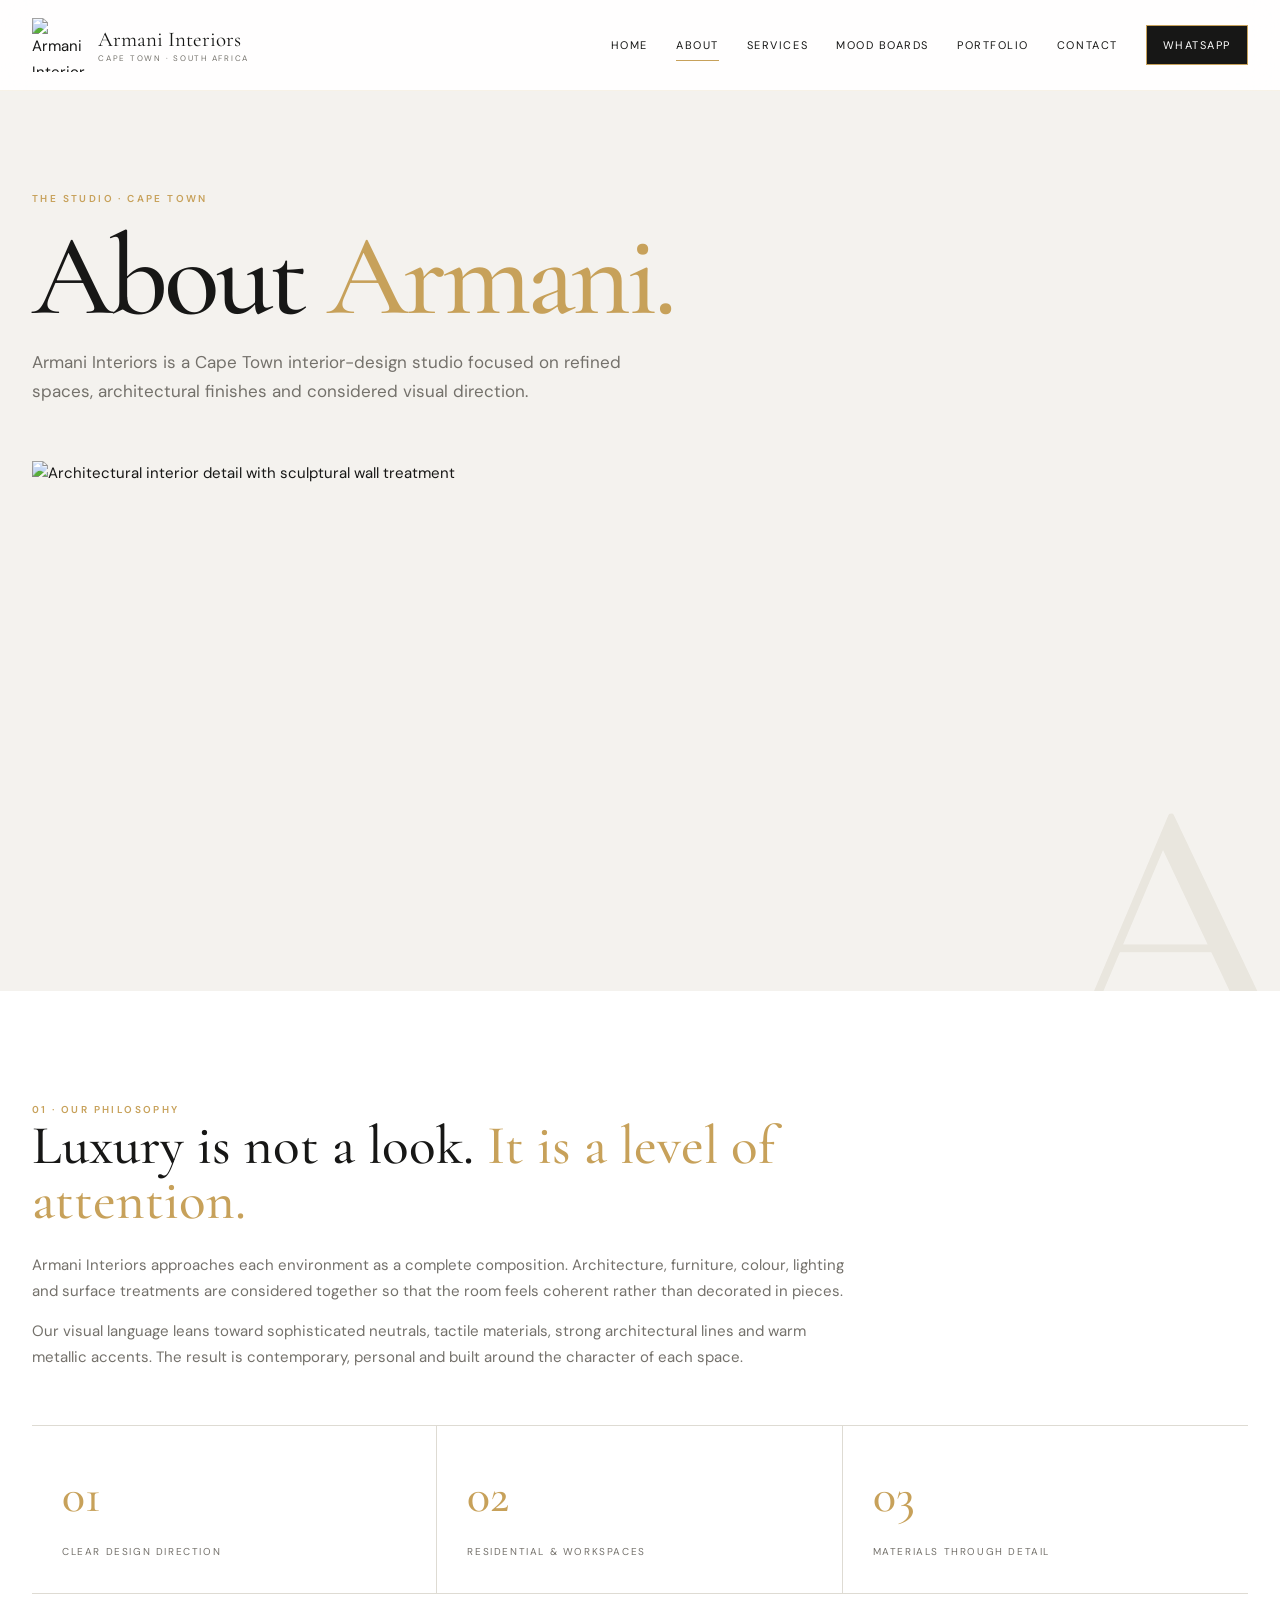
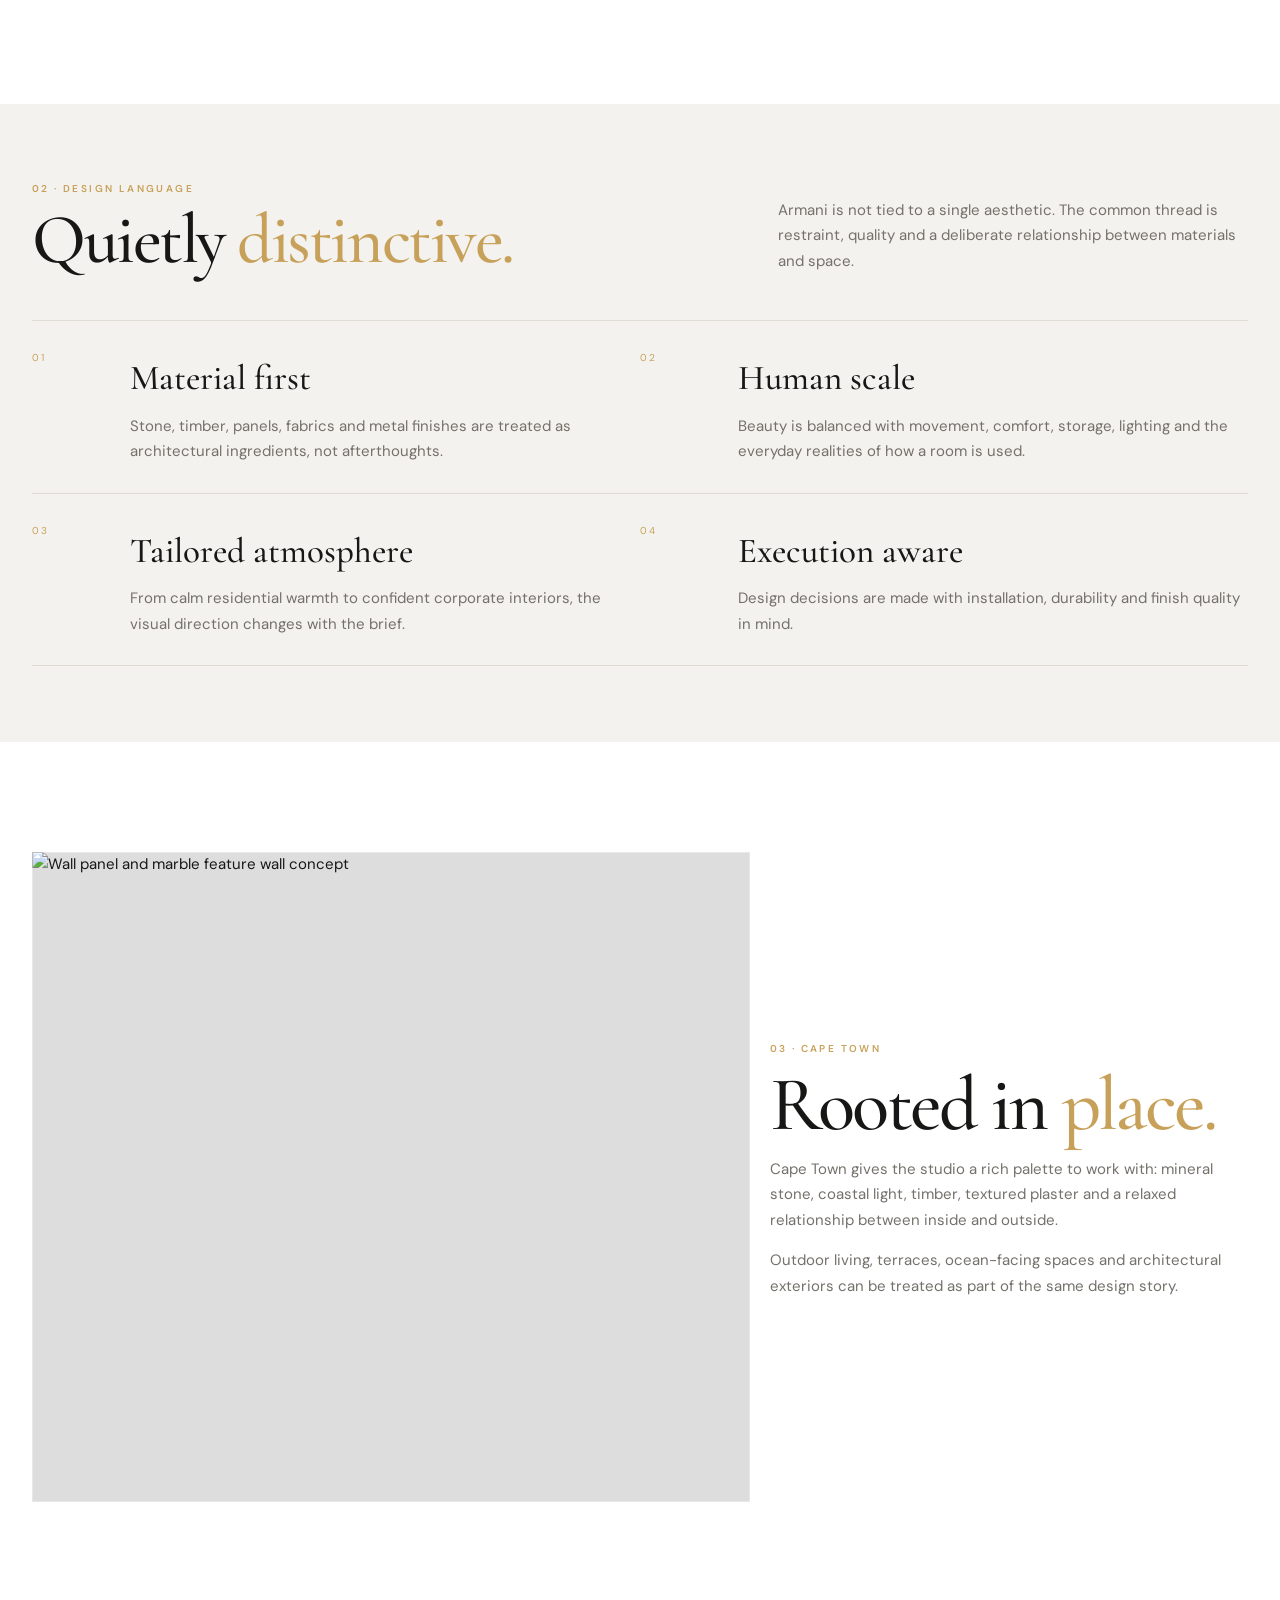
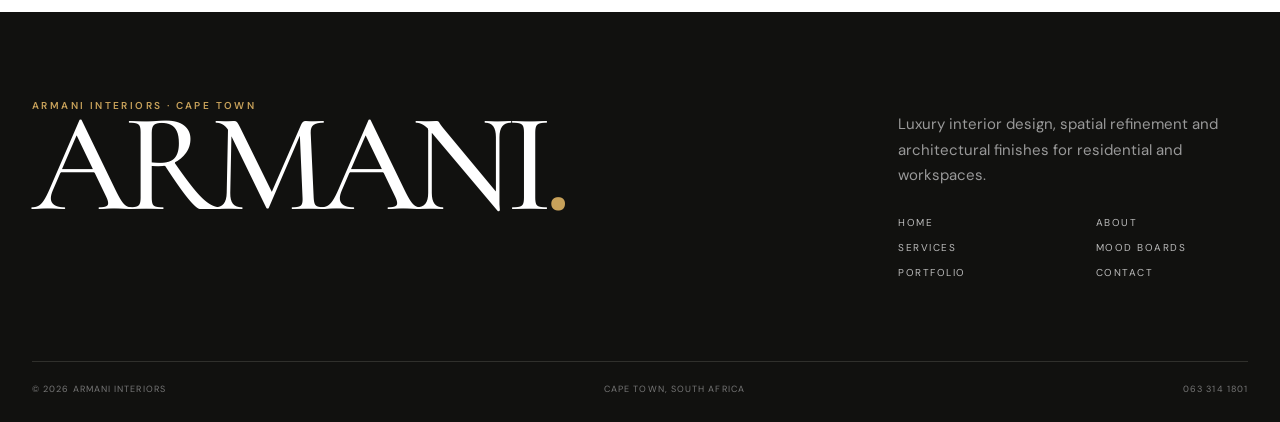
==== about.html @ 94b3682b "Add files via upload" ====
<!doctype html><html lang="en"><head><meta charset="utf-8"><meta name="viewport" content="width=device-width,initial-scale=1"><meta name="theme-color" content="#171716">
<link rel="stylesheet" href="styles.css"><link rel="icon" href="assets/file_00000000468882109722c236b405d315.png">
<title>About | Armani Interiors</title><meta name="description" content="Discover Armani Interiors, a Cape Town interior-design studio focused on refined spaces, materials and architectural detail."></head><body><header class="site-header"><div class="wrap nav"><a class="brand" href="index.html" aria-label="Armani Interiors home"><img src="assets/file_00000000468882109722c236b405d315.png" alt="Armani Interiors logo"><span class="brand-text">Armani Interiors<small>Cape Town · South Africa</small></span></a><nav class="nav-links" aria-label="Primary navigation"><a class="" href="index.html">Home</a><a class="active" href="about.html">About</a><a class="" href="services.html">Services</a><a class="" href="mood-boards.html">Mood Boards</a><a class="" href="portfolio.html">Portfolio</a><a class="" href="contact.html">Contact</a><a class="nav-cta" data-whatsapp target="_blank" rel="noopener">WhatsApp</a></nav><button class="menu-btn" aria-label="Open menu" aria-expanded="false"><span></span><span></span></button></div><nav class="mobile-menu" aria-label="Mobile navigation"><a href="index.html">Home</a><a href="about.html">About</a><a href="services.html">Services</a><a href="mood-boards.html">Mood Boards</a><a href="portfolio.html">Portfolio</a><a href="contact.html">Contact</a><a data-whatsapp target="_blank" rel="noopener">WhatsApp</a></nav></header><main><section class="page-hero"><div class="wrap"><div class="eyebrow">The Studio · Cape Town</div><h1 class="display">About <span class="gold">Armani.</span></h1><p>Armani Interiors is a Cape Town interior-design studio focused on refined spaces, architectural finishes and considered visual direction.</p><div class="page-hero-image reveal"><img src="assets/IMG-20261007-WA0009.jpg" alt="Architectural interior detail with sculptural wall treatment" fetchpriority="high"></div></div><div class="ghost">A</div></section><section class="section"><div class="wrap"><div class="rich-copy reveal"><div class="eyebrow">01 · Our Philosophy</div><h2>Luxury is not a look. <span class="gold">It is a level of attention.</span></h2><p>Armani Interiors approaches each environment as a complete composition. Architecture, furniture, colour, lighting and surface treatments are considered together so that the room feels coherent rather than decorated in pieces.</p><p>Our visual language leans toward sophisticated neutrals, tactile materials, strong architectural lines and warm metallic accents. The result is contemporary, personal and built around the character of each space.</p></div><div class="stats"><div class="stat reveal"><strong>01</strong><span>Clear design direction</span></div><div class="stat reveal delay-1"><strong>02</strong><span>Residential & workspaces</span></div><div class="stat reveal delay-2"><strong>03</strong><span>Materials through detail</span></div></div></div></section><section class="section-sm" style="background:var(--soft)"><div class="wrap"><div class="section-head reveal"><div><div class="eyebrow">02 · Design Language</div><h2 class="display">Quietly <span class="gold">distinctive.</span></h2></div><p>Armani is not tied to a single aesthetic. The common thread is restraint, quality and a deliberate relationship between materials and space.</p></div><div class="detail-list"><div class="detail-row reveal"><div class="no">01</div><div><h3>Material first</h3><p>Stone, timber, panels, fabrics and metal finishes are treated as architectural ingredients, not afterthoughts.</p></div></div><div class="detail-row reveal delay-1"><div class="no">02</div><div><h3>Human scale</h3><p>Beauty is balanced with movement, comfort, storage, lighting and the everyday realities of how a room is used.</p></div></div><div class="detail-row reveal delay-2"><div class="no">03</div><div><h3>Tailored atmosphere</h3><p>From calm residential warmth to confident corporate interiors, the visual direction changes with the brief.</p></div></div><div class="detail-row reveal delay-3"><div class="no">04</div><div><h3>Execution aware</h3><p>Design decisions are made with installation, durability and finish quality in mind.</p></div></div></div></div></section><section class="section"><div class="wrap editorial"><div><div class="image-frame large reveal"><img src="https://images.unsplash.com/photo-1782718979452-13ae46c6f59d?auto=format&fit=crop&fm=jpg&ixlib=rb-4.1.0&q=88&w=2400" alt="Wall panel and marble feature wall concept" loading="lazy"></div></div><div class="reveal delay-1" style="align-self:center"><div class="eyebrow">03 · Cape Town</div><h2 class="display" style="font-size:clamp(50px,6vw,86px);margin:12px 0">Rooted in <span class="gold">place.</span></h2><p style="color:var(--gray)">Cape Town gives the studio a rich palette to work with: mineral stone, coastal light, timber, textured plaster and a relaxed relationship between inside and outside.</p><p style="color:var(--gray)">Outdoor living, terraces, ocean-facing spaces and architectural exteriors can be treated as part of the same design story.</p></div></div></section></main><footer class="footer"><div class="wrap"><div class="footer-top"><div><div class="eyebrow">Armani Interiors · Cape Town</div><h2>ARMANI<span>.</span></h2></div><div class="footer-copy"><p>Luxury interior design, spatial refinement and architectural finishes for residential and workspaces.</p><div class="footer-links"><a href="index.html">Home</a><a href="about.html">About</a><a href="services.html">Services</a><a href="mood-boards.html">Mood Boards</a><a href="portfolio.html">Portfolio</a><a href="contact.html">Contact</a></div></div></div><div class="footer-bottom"><span>© 2026 Armani Interiors</span><span>Cape Town, South Africa</span><span>063 314 1801</span></div></div></footer><script src="script.js"></script></body></html>
---- styles.css ----
@import url('https://fonts.googleapis.com/css2?family=Cormorant+Garamond:wght@400;500;600;700&family=DM+Sans:wght@400;500;600&display=swap');
:root{--gold:#c7a15a;--gold2:#e1c07b;--ink:#171716;--gray:#74716b;--soft:#f4f2ee;--line:#dedbd3;--white:#fff;--serif:'Cormorant Garamond',Georgia,serif;--sans:'DM Sans',Arial,sans-serif;--max:1320px}
*{box-sizing:border-box}html{scroll-behavior:smooth}body{margin:0;background:var(--white);color:var(--ink);font-family:var(--sans);font-size:15px;line-height:1.7}body:before{content:'';position:fixed;inset:0;pointer-events:none;z-index:9999;opacity:0;background:#fff;transition:opacity .45s}body.page-leave:before{opacity:1}img{max-width:100%;display:block}a{color:inherit;text-decoration:none}button,input,select,textarea{font:inherit}.wrap{width:min(calc(100% - 64px),var(--max));margin:auto}.eyebrow{font-size:10px;letter-spacing:.24em;text-transform:uppercase;color:var(--gold);font-weight:600}.display{font-family:var(--serif);font-weight:500;letter-spacing:-.035em;line-height:.95}.gold{color:var(--gold)}
.site-header{position:fixed;z-index:1000;top:0;left:0;right:0;padding:18px 0;background:rgba(255,255,255,.92);backdrop-filter:blur(18px);border-bottom:1px solid rgba(199,161,90,.14);transition:.35s}.site-header.scrolled{padding:10px 0;box-shadow:0 8px 30px rgba(0,0,0,.05)}.nav{display:flex;align-items:center;justify-content:space-between;gap:28px}.brand{display:flex;align-items:center;gap:12px}.brand img{width:54px;height:54px;object-fit:contain}.brand-text{font-family:var(--serif);font-size:21px;line-height:1}.brand-text small{display:block;font-family:var(--sans);font-size:8px;letter-spacing:.22em;text-transform:uppercase;color:var(--gray);margin-top:4px}.nav-links{display:flex;gap:28px;align-items:center}.nav-links a{font-size:11px;text-transform:uppercase;letter-spacing:.14em;position:relative;padding:8px 0}.nav-links a:after{content:'';position:absolute;bottom:1px;left:0;width:0;height:1px;background:var(--gold);transition:.3s}.nav-links a:hover:after,.nav-links a.active:after{width:100%}.nav-cta{border:1px solid var(--gold);padding:10px 16px!important;background:var(--ink);color:#fff}.nav-cta:after{display:none!important}.menu-btn{display:none;background:none;border:0;width:42px;height:42px;position:relative}.menu-btn span{position:absolute;left:10px;width:22px;height:1px;background:var(--ink);transition:.3s}.menu-btn span:first-child{top:16px}.menu-btn span:last-child{top:25px}.mobile-menu{display:none}
.hero{min-height:82vh;position:relative;display:grid;align-items:end;overflow:hidden;padding:170px 0 78px;background:#222}.hero-media{position:absolute;inset:0}.hero-media img{width:100%;height:100%;object-fit:cover;filter:saturate(.82)}.hero:after{content:'';position:absolute;inset:0;background:linear-gradient(90deg,rgba(8,8,8,.76),rgba(8,8,8,.25) 58%,rgba(8,8,8,.25))}.hero-content{position:relative;z-index:2;color:white;max-width:780px}.hero h1{font-size:clamp(62px,9vw,138px);margin:15px 0 24px}.hero p{font-size:17px;max-width:570px;color:rgba(255,255,255,.82)}.hero-actions{display:flex;gap:12px;flex-wrap:wrap;margin-top:30px}.btn{display:inline-flex;align-items:center;justify-content:center;gap:10px;padding:13px 20px;border:1px solid var(--gold);font-size:10px;letter-spacing:.15em;text-transform:uppercase;transition:.3s;cursor:pointer}.btn.gold-btn{background:var(--gold);color:#171716}.btn.ghost{background:transparent;color:#fff;border-color:rgba(255,255,255,.45)}.btn:hover{transform:translateY(-2px);box-shadow:0 12px 24px rgba(0,0,0,.14)}.btn.gold-btn:hover{background:var(--gold2)}.hero-meta{position:absolute;z-index:3;right:32px;bottom:40px;color:#fff;writing-mode:vertical-rl;letter-spacing:.2em;text-transform:uppercase;font-size:9px;opacity:.75}
.section{padding:110px 0}.section-sm{padding:76px 0}.section-head{display:flex;justify-content:space-between;gap:40px;align-items:end;margin-bottom:46px}.section-head h2{font-size:clamp(44px,5.5vw,78px);margin:10px 0 0}.section-head p{max-width:470px;color:var(--gray);margin:0}.intro{display:grid;grid-template-columns:1.05fr .95fr;gap:80px;align-items:center}.intro h2{font-size:clamp(50px,6vw,86px);margin:14px 0 24px}.intro p{color:var(--gray);max-width:620px}.line{width:90px;height:1px;background:var(--gold);margin:24px 0}.image-frame{position:relative;overflow:hidden;background:#ddd}.image-frame:before{content:'';position:absolute;inset:0;border:1px solid rgba(255,255,255,.3);z-index:2;pointer-events:none}.image-frame img{width:100%;height:100%;object-fit:cover;transition:transform .8s cubic-bezier(.2,.7,.2,1)}.image-frame:hover img{transform:scale(1.035)}
.services-grid{display:grid;grid-template-columns:repeat(2,1fr);gap:1px;background:var(--line);border-top:1px solid var(--line);border-left:1px solid var(--line)}.service-card{background:#fff;min-height:330px;padding:34px;display:flex;flex-direction:column;justify-content:space-between;transition:.35s}.service-card:hover{background:#f9f7f2}.service-no{font-size:11px;color:var(--gold);letter-spacing:.2em}.service-card h3{font-family:var(--serif);font-size:39px;font-weight:500;margin:35px 0 10px}.service-card p{color:var(--gray);max-width:500px}.arrow{font-size:19px;color:var(--gold)}
.editorial{display:grid;grid-template-columns:1.2fr .8fr;gap:20px;align-items:stretch}.editorial .large{min-height:650px}.editorial .stack{display:grid;grid-template-rows:1fr 1fr;gap:20px}.editorial .small{min-height:315px}.caption{padding:15px 0;display:flex;justify-content:space-between;gap:20px;border-bottom:1px solid var(--line)}.caption span{font-size:10px;letter-spacing:.18em;text-transform:uppercase;color:var(--gray)}
.process{background:var(--ink);color:#fff}.process .section-head p{color:#aaa}.process-grid{display:grid;grid-template-columns:repeat(3,1fr);border-top:1px solid rgba(255,255,255,.18)}.process-item{padding:34px 28px 30px;border-right:1px solid rgba(255,255,255,.18)}.process-item:last-child{border-right:0}.process-item .num{font-family:var(--serif);font-size:48px;color:var(--gold)}.process-item h3{font-family:var(--serif);font-size:32px;font-weight:500;margin:10px 0}.process-item p{color:#aaa}
.mini-board{display:grid;grid-template-columns:1.1fr .9fr;gap:20px;align-items:center}.mini-board .board-visual{background:#ece9e1;padding:20px;display:grid;grid-template-columns:1.25fr .75fr;gap:10px}.mini-board .board-visual img{height:240px;object-fit:cover}.swatches{display:grid;grid-template-columns:repeat(3,1fr);gap:6px}.swatch{min-height:100px;padding:9px;display:flex;align-items:end;font-size:8px;letter-spacing:.12em;text-transform:uppercase;color:#fff}.cta-band{background:var(--soft);text-align:center;padding:100px 20px}.cta-band h2{font-size:clamp(52px,7vw,100px);margin:12px auto 25px;max-width:900px}.cta-band p{max-width:560px;margin:0 auto 30px;color:var(--gray)}
.page-hero{padding:190px 0 80px;background:var(--soft);position:relative;overflow:hidden}.page-hero .ghost{position:absolute;right:-30px;bottom:-80px;font-family:var(--serif);font-size:30vw;color:#e9e6de;line-height:.7;pointer-events:none}.page-hero h1{font-size:clamp(65px,9vw,130px);margin:15px 0}.page-hero p{max-width:610px;color:var(--gray);font-size:17px;position:relative;z-index:1}.page-hero-image{height:50vh;min-height:380px;margin-top:55px;position:relative;overflow:hidden}.page-hero-image img{width:100%;height:100%;object-fit:cover}
.rich-copy{max-width:820px}.rich-copy h2{font-family:var(--serif);font-size:55px;font-weight:500;line-height:1;margin:0 0 25px}.rich-copy p{color:var(--gray)}.stats{display:grid;grid-template-columns:repeat(3,1fr);border-top:1px solid var(--line);border-bottom:1px solid var(--line);margin-top:55px}.stat{padding:30px;border-right:1px solid var(--line)}.stat:last-child{border-right:0}.stat strong{font-family:var(--serif);font-size:48px;color:var(--gold);font-weight:500;display:block}.stat span{font-size:10px;text-transform:uppercase;letter-spacing:.16em;color:var(--gray)}
.detail-list{display:grid;grid-template-columns:1fr 1fr;gap:0;border-top:1px solid var(--line)}.detail-row{padding:28px 0;border-bottom:1px solid var(--line);display:grid;grid-template-columns:80px 1fr;gap:18px}.detail-row .no{color:var(--gold);font-size:10px;letter-spacing:.15em}.detail-row h3{font-family:var(--serif);font-size:35px;font-weight:500;margin:0 0 5px}.detail-row p{color:var(--gray);margin:0;max-width:520px}
.filters{display:flex;gap:8px;flex-wrap:wrap;margin-bottom:35px}.filter{border:1px solid var(--line);background:#fff;padding:10px 14px;font-size:9px;letter-spacing:.16em;text-transform:uppercase;cursor:pointer;transition:.25s}.filter.active,.filter:hover{border-color:var(--gold);background:var(--ink);color:#fff}.portfolio-grid{display:grid;grid-template-columns:repeat(12,1fr);gap:16px}.portfolio-card{grid-column:span 4;position:relative;overflow:hidden;cursor:pointer}.portfolio-card:nth-child(3n+1){grid-column:span 7}.portfolio-card:nth-child(3n+2){grid-column:span 5}.portfolio-card:nth-child(5n){grid-column:span 6}.portfolio-card .image-frame{height:440px}.portfolio-card:nth-child(3n+1) .image-frame{height:610px}.portfolio-card:nth-child(5n) .image-frame{height:520px}.portfolio-card img{filter:saturate(.9)}.portfolio-overlay{position:absolute;inset:auto 0 0;padding:26px;color:#fff;background:linear-gradient(transparent,rgba(0,0,0,.8));transform:translateY(25px);transition:.35s}.portfolio-card:hover .portfolio-overlay{transform:translateY(0)}.portfolio-overlay small{font-size:9px;letter-spacing:.15em;text-transform:uppercase;color:var(--gold2)}.portfolio-overlay h3{font-family:var(--serif);font-size:33px;font-weight:500;margin:3px 0}.portfolio-card.hidden{display:none}
.boards-intro{display:grid;grid-template-columns:.8fr 1.2fr;gap:80px;align-items:end}.boards-intro h2{font-family:var(--serif);font-size:70px;font-weight:500;line-height:.95;margin:0}.boards-intro p{color:var(--gray);max-width:620px}.boards-grid{display:grid;grid-template-columns:repeat(3,1fr);gap:20px}.board-card{background:#f0eee8;border:1px solid #e2dfd7;padding:14px;cursor:pointer;transition:.35s}.board-card:hover{transform:translateY(-5px);box-shadow:0 22px 50px rgba(0,0,0,.08)}.board-art{height:330px;display:grid;grid-template-columns:1.1fr .9fr;grid-template-rows:1fr .65fr;gap:7px;position:relative;overflow:hidden;background:#ddd}.board-art img{width:100%;height:100%;object-fit:cover}.board-art .a{grid-row:span 2}.board-art .b{height:100%}.board-art .swatch-stack{display:grid;grid-template-columns:repeat(3,1fr);gap:5px}.board-meta{padding:18px 3px 5px}.board-meta .eyebrow{font-size:8px}.board-meta h3{font-family:var(--serif);font-size:29px;font-weight:500;margin:5px 0}.board-meta p{font-size:12px;color:var(--gray);margin:0}.board-palette{display:flex;gap:5px;margin-top:13px}.board-palette span{width:24px;height:24px;border-radius:50%;border:1px solid rgba(0,0,0,.1)}
.modal{position:fixed;inset:0;z-index:2000;background:rgba(12,12,11,.88);display:none;align-items:center;justify-content:center;padding:30px}.modal.open{display:flex}.modal-panel{background:#f4f2ec;max-width:1100px;width:100%;max-height:90vh;overflow:auto;position:relative;padding:24px}.modal-close{position:absolute;right:18px;top:16px;border:0;background:var(--ink);color:#fff;width:38px;height:38px;cursor:pointer;z-index:2}.modal-board{display:grid;grid-template-columns:1.15fr .85fr;gap:20px}.modal-board .visual{display:grid;grid-template-columns:1.1fr .9fr;gap:8px;background:#e8e5dc;padding:15px}.modal-board .visual img{height:100%;min-height:420px;object-fit:cover}.modal-board .side{display:grid;grid-template-rows:auto 1fr;gap:20px}.material-list{display:grid;grid-template-columns:1fr 1fr;gap:8px}.material{padding:13px;background:#fff;border:1px solid #e2dfd7}.material strong{font-family:var(--serif);font-size:22px;font-weight:500;display:block}.material span{font-size:9px;color:var(--gray);text-transform:uppercase;letter-spacing:.1em}.modal h2{font-family:var(--serif);font-size:50px;font-weight:500;margin:0 0 10px}.modal p{color:var(--gray)}
.contact-grid{display:grid;grid-template-columns:.8fr 1.2fr;gap:90px}.contact-info h2{font-family:var(--serif);font-size:70px;font-weight:500;line-height:.9;margin:12px 0 30px}.contact-info p{color:var(--gray);max-width:470px}.contact-link{display:flex;gap:15px;align-items:center;padding:18px 0;border-bottom:1px solid var(--line)}.contact-link .icon{width:38px;height:38px;border:1px solid var(--gold);display:grid;place-items:center;color:var(--gold)}.contact-link span{font-size:11px;text-transform:uppercase;letter-spacing:.14em}.form{display:grid;grid-template-columns:1fr 1fr;gap:22px}.field{position:relative}.field.full{grid-column:1/-1}.field label{display:block;font-size:9px;text-transform:uppercase;letter-spacing:.14em;color:var(--gray);margin-bottom:8px}.field input,.field select,.field textarea{width:100%;border:0;border-bottom:1px solid #cfcac0;padding:12px 0;background:transparent;outline:0;border-radius:0}.field input:focus,.field select:focus,.field textarea:focus{border-color:var(--gold)}.field textarea{min-height:130px;resize:vertical}.form-status{grid-column:1/-1;font-size:12px;color:var(--gray);min-height:20px}.form .btn{justify-self:start}
.footer{background:#11110f;color:#fff;padding:85px 0 25px;overflow:hidden}.footer-top{display:flex;justify-content:space-between;gap:40px}.footer h2{font-family:var(--serif);font-size:clamp(60px,11vw,170px);font-weight:500;line-height:.72;letter-spacing:-.06em;margin:0;color:#fff}.footer h2 span{color:var(--gold)}.footer-copy{max-width:350px;color:#999}.footer-links{display:grid;grid-template-columns:repeat(2,1fr);gap:8px 45px;margin-top:25px}.footer-links a{font-size:10px;text-transform:uppercase;letter-spacing:.15em;color:#bbb}.footer-links a:hover{color:var(--gold)}.footer-bottom{margin-top:80px;border-top:1px solid #30302c;padding-top:20px;display:flex;justify-content:space-between;gap:20px;color:#777;font-size:9px;text-transform:uppercase;letter-spacing:.12em}
.reveal{opacity:0;transform:translateY(24px);transition:opacity .7s ease,transform .7s ease}.reveal.in{opacity:1;transform:none}.reveal.delay-1{transition-delay:.08s}.reveal.delay-2{transition-delay:.16s}.reveal.delay-3{transition-delay:.24s}
@media(max-width:900px){.wrap{width:min(calc(100% - 38px),var(--max))}.nav-links,.nav .nav-cta{display:none}.menu-btn{display:block}.mobile-menu{position:absolute;top:100%;left:0;right:0;background:#fff;border-bottom:1px solid var(--line);padding:12px 19px 20px;display:none}.mobile-menu.open{display:block}.mobile-menu a{display:block;padding:12px 0;border-bottom:1px solid #eee;font-size:11px;letter-spacing:.15em;text-transform:uppercase}.intro,.contact-grid,.boards-intro{grid-template-columns:1fr;gap:45px}.editorial{grid-template-columns:1fr}.editorial .large,.editorial .small{min-height:430px}.process-grid{grid-template-columns:1fr}.process-item{border-right:0;border-bottom:1px solid rgba(255,255,255,.18)}.services-grid{grid-template-columns:1fr}.boards-grid{grid-template-columns:1fr 1fr}.portfolio-grid{grid-template-columns:1fr 1fr}.portfolio-card,.portfolio-card:nth-child(3n+1),.portfolio-card:nth-child(3n+2),.portfolio-card:nth-child(5n){grid-column:span 1}.portfolio-card .image-frame,.portfolio-card:nth-child(3n+1) .image-frame,.portfolio-card:nth-child(5n) .image-frame{height:390px}.detail-list{grid-template-columns:1fr}.modal-board{grid-template-columns:1fr}.modal-board .visual img{min-height:300px}.hero{min-height:76vh;padding-bottom:55px}.hero h1{font-size:70px}.stats{grid-template-columns:1fr}.stat{border-right:0;border-bottom:1px solid var(--line)}.stat:last-child{border-bottom:0}.footer-top{flex-direction:column}.footer-bottom{flex-direction:column}}
@media(max-width:560px){.wrap{width:calc(100% - 28px)}.site-header{padding:10px 0}.brand img{width:46px;height:46px}.brand-text{font-size:18px}.hero{padding-top:140px}.hero h1{font-size:57px}.hero p{font-size:15px}.section{padding:75px 0}.section-head{display:block}.section-head p{margin-top:20px}.service-card{min-height:280px;padding:25px}.service-card h3{font-size:34px}.boards-grid,.portfolio-grid{grid-template-columns:1fr}.portfolio-card .image-frame,.portfolio-card:nth-child(3n+1) .image-frame,.portfolio-card:nth-child(5n) .image-frame{height:430px}.mini-board{grid-template-columns:1fr}.mini-board .board-visual{grid-template-columns:1fr}.mini-board .board-visual img{height:220px}.form{grid-template-columns:1fr}.field.full{grid-column:auto}.form-status{grid-column:auto}.page-hero{padding:145px 0 50px}.page-hero h1{font-size:65px}.page-hero-image{height:330px;min-height:0}.boards-intro h2,.contact-info h2{font-size:55px}.modal{padding:10px}.modal-panel{padding:14px}.modal h2{font-size:39px}.modal-board .visual{grid-template-columns:1fr 1fr}.modal-board .visual img{min-height:260px}.footer{padding-top:65px}.footer h2{font-size:86px}.hero-meta{display:none}}
@media(prefers-reduced-motion:reduce){html{scroll-behavior:auto}*,*:before,*:after{animation:none!important;transition:none!important}.reveal{opacity:1;transform:none}}
.home-intro{display:grid;grid-template-columns:1.1fr .9fr auto;gap:55px;align-items:end}.home-intro p{max-width:520px;color:var(--gray);margin:0}.home-gallery-section{padding:100px 0;background:var(--soft)}.home-gallery{display:grid;grid-template-columns:1.15fr .85fr .85fr;grid-template-rows:340px 340px;gap:16px}.home-gallery-item{position:relative;overflow:hidden;margin:0;background:#ddd}.home-gallery-item.tall{grid-row:span 2}.home-gallery-item.wide{grid-column:span 2}.home-gallery-item img{width:100%;height:100%;object-fit:cover;transition:transform .7s ease}.home-gallery-item:hover img{transform:scale(1.035)}.home-gallery-item figcaption,.coastal-grid figcaption,.commercial-grid figcaption{position:absolute;left:0;right:0;bottom:0;padding:55px 22px 20px;color:#fff;background:linear-gradient(transparent,rgba(0,0,0,.78))}.home-gallery-item figcaption strong,.coastal-grid figcaption strong,.commercial-grid figcaption strong{display:block;font-family:var(--serif);font-size:26px;font-weight:500}.home-gallery-item figcaption span,.coastal-grid figcaption span,.commercial-grid figcaption span{font-size:9px;letter-spacing:.14em;text-transform:uppercase;color:var(--gold2)}.coastal-grid,.commercial-grid{display:grid;grid-template-columns:1.35fr .65fr;gap:16px}.coastal-grid figure,.commercial-grid figure{position:relative;overflow:hidden;margin:0;min-height:590px;background:#ddd}.coastal-grid figure img,.commercial-grid figure img{width:100%;height:100%;min-height:590px;object-fit:cover;transition:transform .7s ease}.coastal-grid figure:hover img,.commercial-grid figure:hover img{transform:scale(1.025)}.coastal-side img,.commercial-side img{object-position:center}.home-commercial{background:#fff}
@media(max-width:900px){.home-intro{grid-template-columns:1fr;gap:22px}.home-gallery{grid-template-columns:1fr 1fr;grid-template-rows:340px 340px 340px}.home-gallery-item.tall{grid-row:span 2}.home-gallery-item.wide{grid-column:span 2}.coastal-grid,.commercial-grid{grid-template-columns:1fr}.coastal-grid figure,.commercial-grid figure,.coastal-grid figure img,.commercial-grid figure img{min-height:440px;height:440px}}
@media(max-width:560px){.home-gallery{display:grid;grid-template-columns:1fr;grid-template-rows:repeat(4,330px)}.home-gallery-item.tall,.home-gallery-item.wide{grid-column:auto;grid-row:auto}.home-gallery-item figcaption strong,.coastal-grid figcaption strong,.commercial-grid figcaption strong{font-size:23px}.coastal-grid figure,.commercial-grid figure,.coastal-grid figure img,.commercial-grid figure img{min-height:360px;height:360px}}
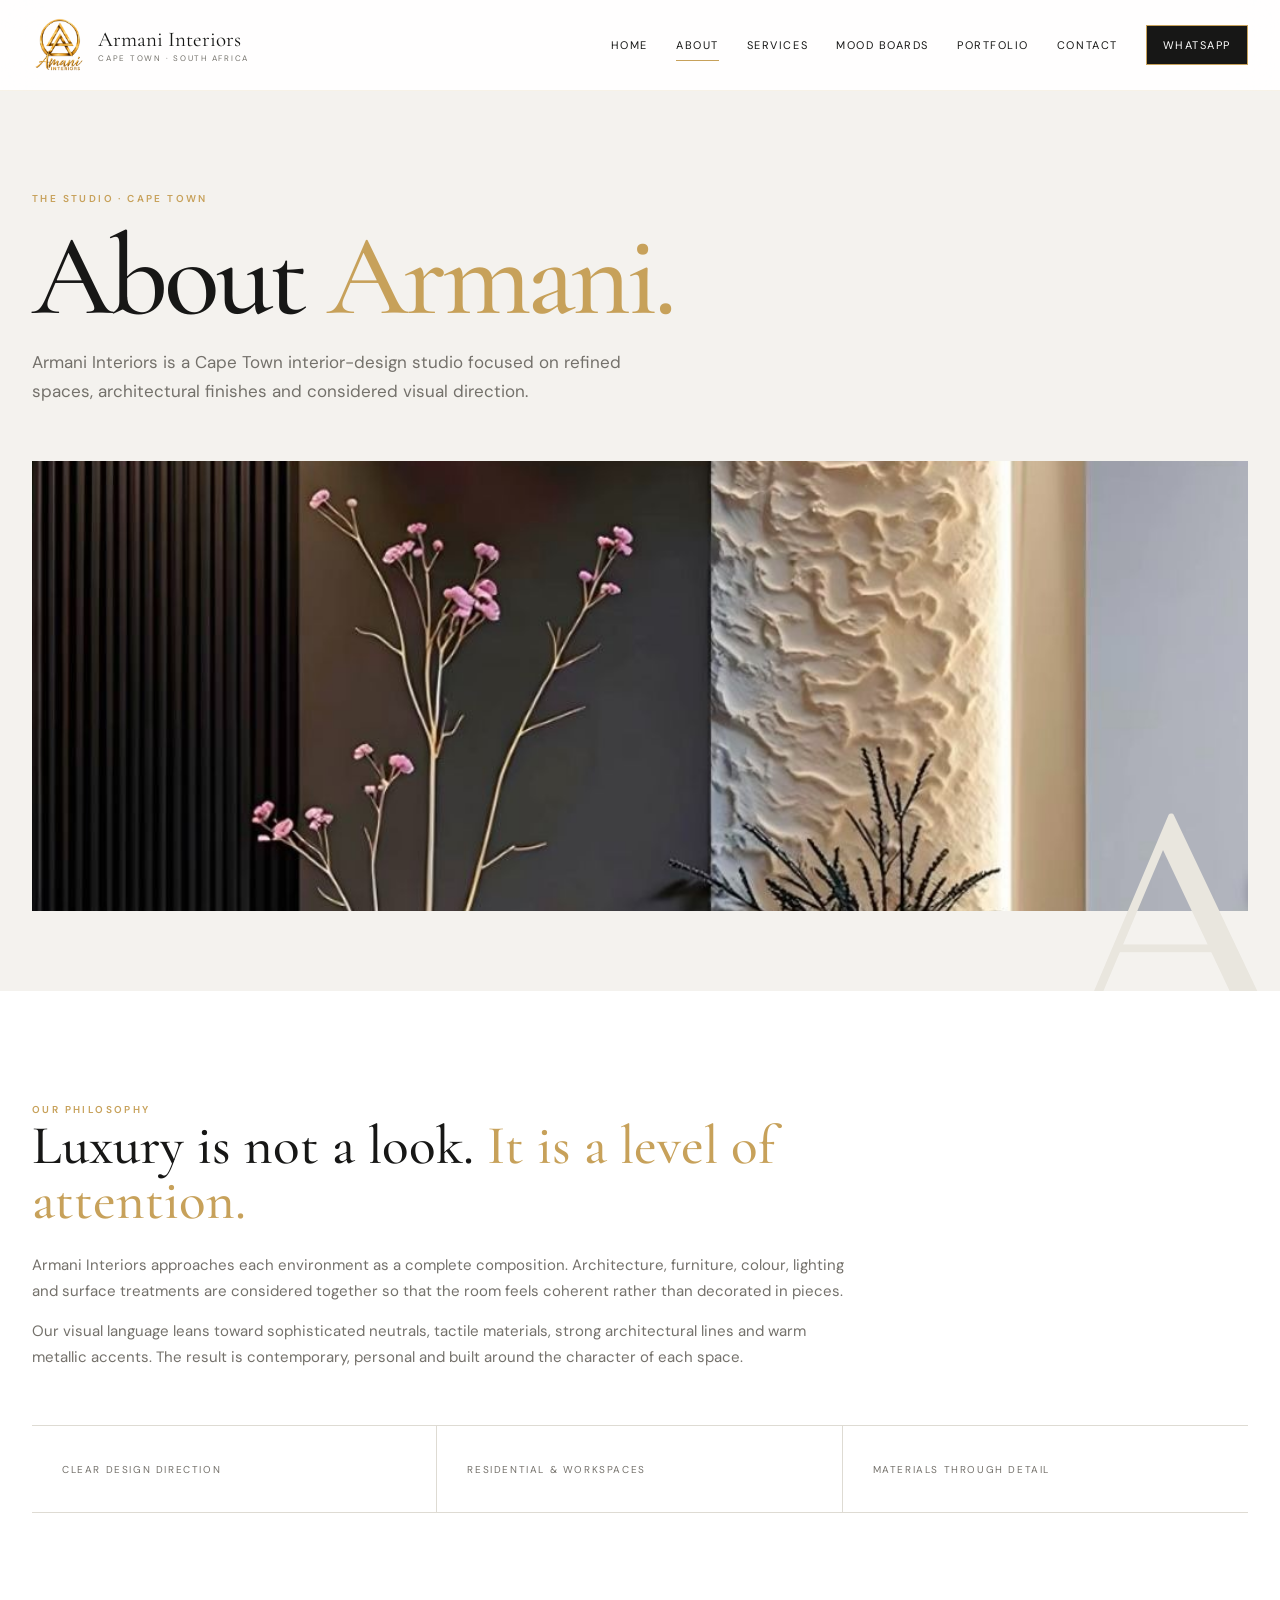
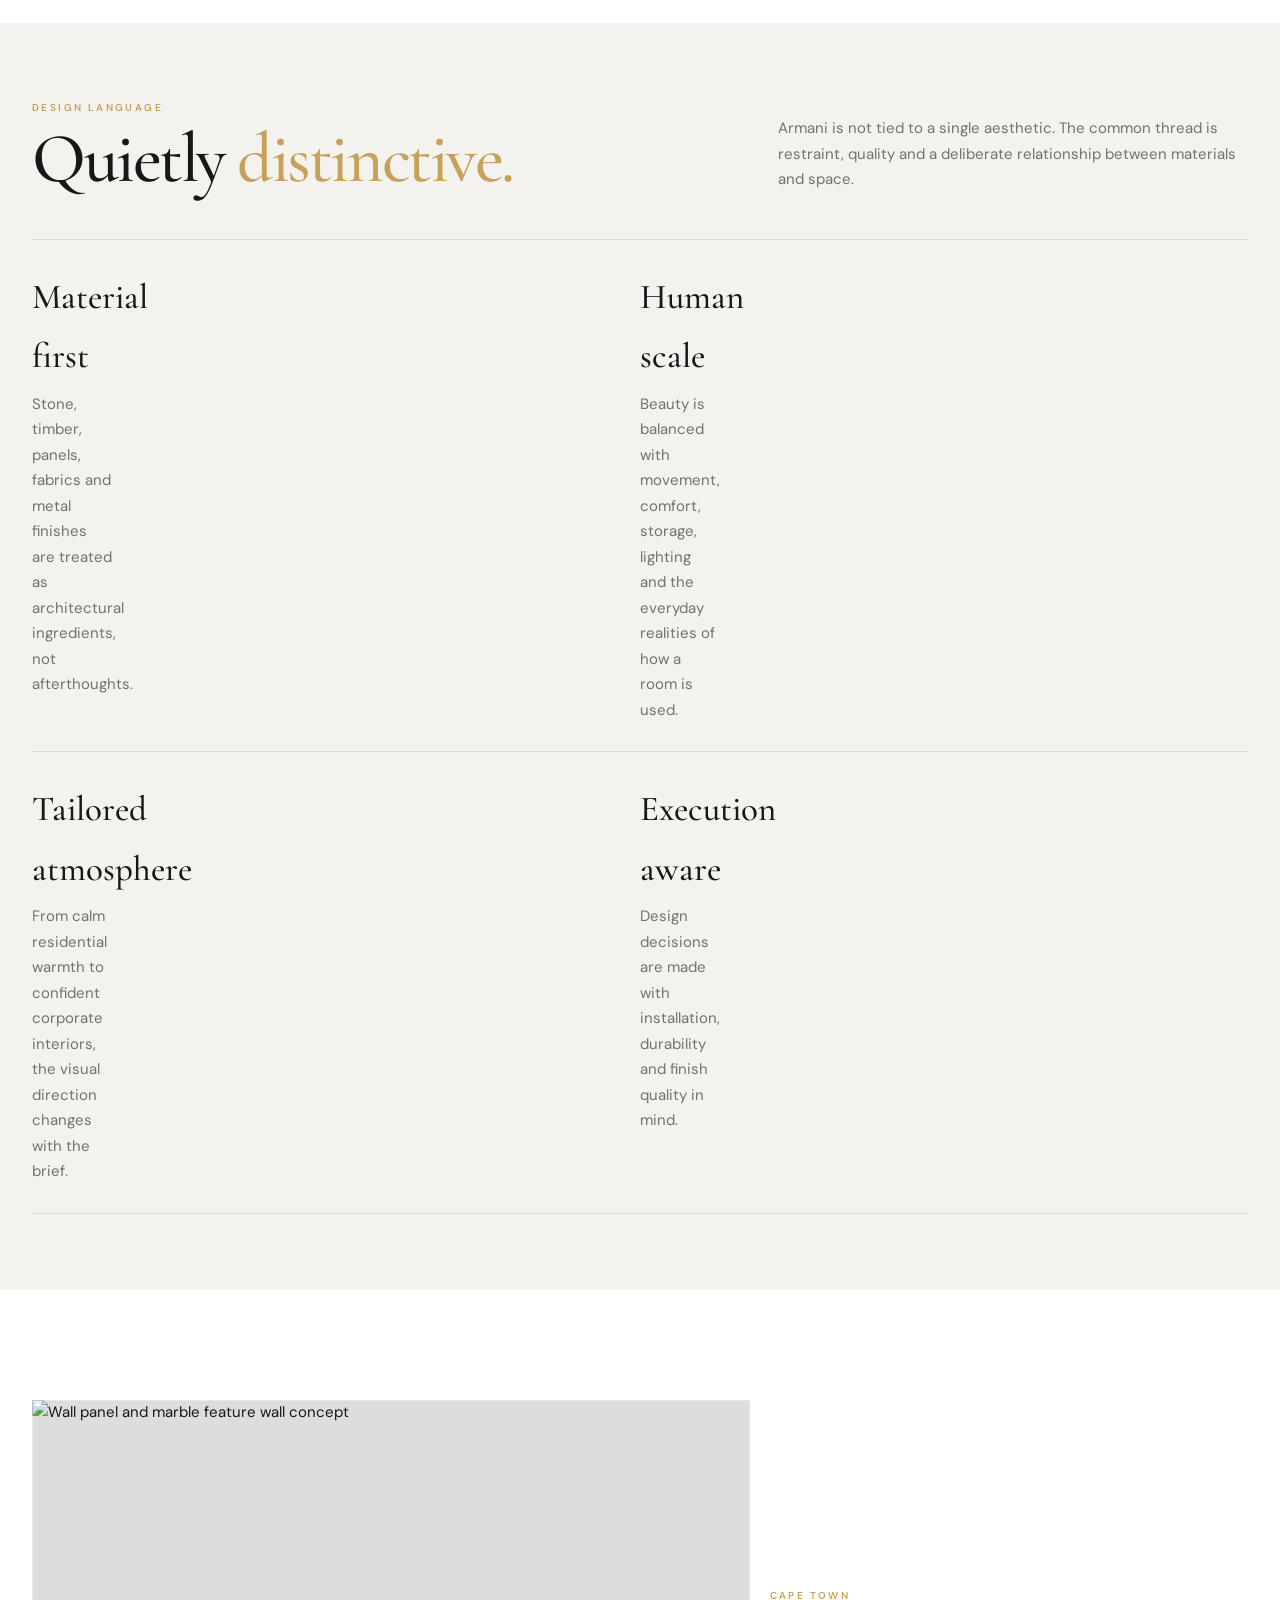
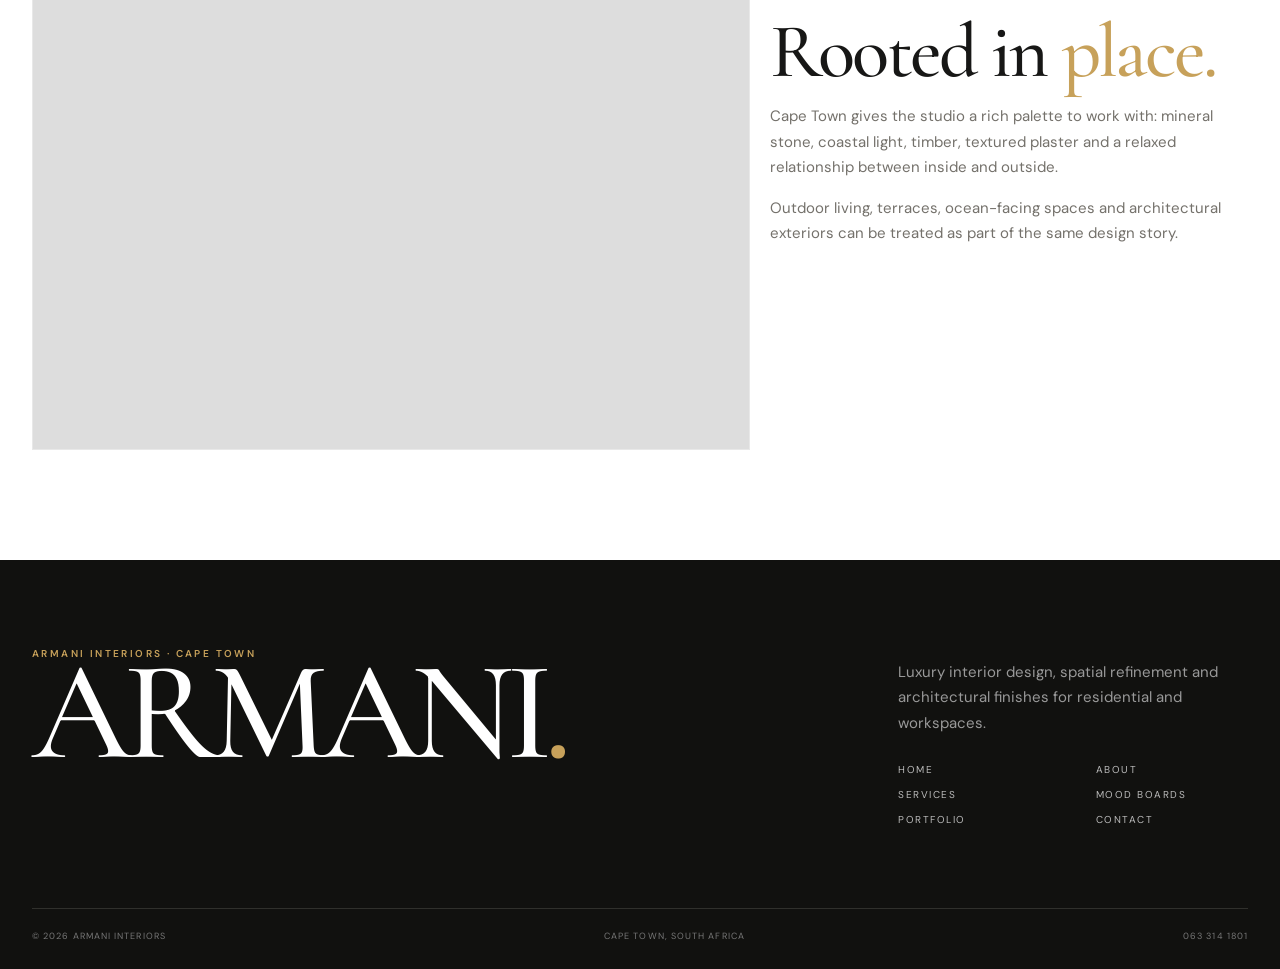
==== commit 91f10cb3: "Add files via upload" ====
--- a/about.html
+++ b/about.html
@@ -1,3 +1,3 @@
 <!doctype html><html lang="en"><head><meta charset="utf-8"><meta name="viewport" content="width=device-width,initial-scale=1"><meta name="theme-color" content="#171716">
 <link rel="stylesheet" href="styles.css"><link rel="icon" href="assets/file_00000000468882109722c236b405d315.png">
-<title>About | Armani Interiors</title><meta name="description" content="Discover Armani Interiors, a Cape Town interior-design studio focused on refined spaces, materials and architectural detail."></head><body><header class="site-header"><div class="wrap nav"><a class="brand" href="index.html" aria-label="Armani Interiors home"><img src="assets/file_00000000468882109722c236b405d315.png" alt="Armani Interiors logo"><span class="brand-text">Armani Interiors<small>Cape Town · South Africa</small></span></a><nav class="nav-links" aria-label="Primary navigation"><a class="" href="index.html">Home</a><a class="active" href="about.html">About</a><a class="" href="services.html">Services</a><a class="" href="mood-boards.html">Mood Boards</a><a class="" href="portfolio.html">Portfolio</a><a class="" href="contact.html">Contact</a><a class="nav-cta" data-whatsapp target="_blank" rel="noopener">WhatsApp</a></nav><button class="menu-btn" aria-label="Open menu" aria-expanded="false"><span></span><span></span></button></div><nav class="mobile-menu" aria-label="Mobile navigation"><a href="index.html">Home</a><a href="about.html">About</a><a href="services.html">Services</a><a href="mood-boards.html">Mood Boards</a><a href="portfolio.html">Portfolio</a><a href="contact.html">Contact</a><a data-whatsapp target="_blank" rel="noopener">WhatsApp</a></nav></header><main><section class="page-hero"><div class="wrap"><div class="eyebrow">The Studio · Cape Town</div><h1 class="display">About <span class="gold">Armani.</span></h1><p>Armani Interiors is a Cape Town interior-design studio focused on refined spaces, architectural finishes and considered visual direction.</p><div class="page-hero-image reveal"><img src="assets/IMG-20261007-WA0009.jpg" alt="Architectural interior detail with sculptural wall treatment" fetchpriority="high"></div></div><div class="ghost">A</div></section><section class="section"><div class="wrap"><div class="rich-copy reveal"><div class="eyebrow">01 · Our Philosophy</div><h2>Luxury is not a look. <span class="gold">It is a level of attention.</span></h2><p>Armani Interiors approaches each environment as a complete composition. Architecture, furniture, colour, lighting and surface treatments are considered together so that the room feels coherent rather than decorated in pieces.</p><p>Our visual language leans toward sophisticated neutrals, tactile materials, strong architectural lines and warm metallic accents. The result is contemporary, personal and built around the character of each space.</p></div><div class="stats"><div class="stat reveal"><strong>01</strong><span>Clear design direction</span></div><div class="stat reveal delay-1"><strong>02</strong><span>Residential & workspaces</span></div><div class="stat reveal delay-2"><strong>03</strong><span>Materials through detail</span></div></div></div></section><section class="section-sm" style="background:var(--soft)"><div class="wrap"><div class="section-head reveal"><div><div class="eyebrow">02 · Design Language</div><h2 class="display">Quietly <span class="gold">distinctive.</span></h2></div><p>Armani is not tied to a single aesthetic. The common thread is restraint, quality and a deliberate relationship between materials and space.</p></div><div class="detail-list"><div class="detail-row reveal"><div class="no">01</div><div><h3>Material first</h3><p>Stone, timber, panels, fabrics and metal finishes are treated as architectural ingredients, not afterthoughts.</p></div></div><div class="detail-row reveal delay-1"><div class="no">02</div><div><h3>Human scale</h3><p>Beauty is balanced with movement, comfort, storage, lighting and the everyday realities of how a room is used.</p></div></div><div class="detail-row reveal delay-2"><div class="no">03</div><div><h3>Tailored atmosphere</h3><p>From calm residential warmth to confident corporate interiors, the visual direction changes with the brief.</p></div></div><div class="detail-row reveal delay-3"><div class="no">04</div><div><h3>Execution aware</h3><p>Design decisions are made with installation, durability and finish quality in mind.</p></div></div></div></div></section><section class="section"><div class="wrap editorial"><div><div class="image-frame large reveal"><img src="https://images.unsplash.com/photo-1782718979452-13ae46c6f59d?auto=format&fit=crop&fm=jpg&ixlib=rb-4.1.0&q=88&w=2400" alt="Wall panel and marble feature wall concept" loading="lazy"></div></div><div class="reveal delay-1" style="align-self:center"><div class="eyebrow">03 · Cape Town</div><h2 class="display" style="font-size:clamp(50px,6vw,86px);margin:12px 0">Rooted in <span class="gold">place.</span></h2><p style="color:var(--gray)">Cape Town gives the studio a rich palette to work with: mineral stone, coastal light, timber, textured plaster and a relaxed relationship between inside and outside.</p><p style="color:var(--gray)">Outdoor living, terraces, ocean-facing spaces and architectural exteriors can be treated as part of the same design story.</p></div></div></section></main><footer class="footer"><div class="wrap"><div class="footer-top"><div><div class="eyebrow">Armani Interiors · Cape Town</div><h2>ARMANI<span>.</span></h2></div><div class="footer-copy"><p>Luxury interior design, spatial refinement and architectural finishes for residential and workspaces.</p><div class="footer-links"><a href="index.html">Home</a><a href="about.html">About</a><a href="services.html">Services</a><a href="mood-boards.html">Mood Boards</a><a href="portfolio.html">Portfolio</a><a href="contact.html">Contact</a></div></div></div><div class="footer-bottom"><span>© 2026 Armani Interiors</span><span>Cape Town, South Africa</span><span>063 314 1801</span></div></div></footer><script src="script.js"></script></body></html>+<title>About | Armani Interiors</title><meta name="description" content="Discover Armani Interiors, a Cape Town interior-design studio focused on refined spaces, materials and architectural detail."></head><body><header class="site-header"><div class="wrap nav"><a class="brand" href="index.html" aria-label="Armani Interiors home"><img src="assets/file_00000000468882109722c236b405d315.png" alt="Armani Interiors logo"><span class="brand-text">Armani Interiors<small>Cape Town · South Africa</small></span></a><nav class="nav-links" aria-label="Primary navigation"><a class="" href="index.html">Home</a><a class="active" href="about.html">About</a><a class="" href="services.html">Services</a><a class="" href="mood-boards.html">Mood Boards</a><a class="" href="portfolio.html">Portfolio</a><a class="" href="contact.html">Contact</a><a class="nav-cta" data-whatsapp target="_blank" rel="noopener">WhatsApp</a></nav><button class="menu-btn" aria-label="Open menu" aria-expanded="false"><span></span><span></span></button></div><nav class="mobile-menu" aria-label="Mobile navigation"><a href="index.html">Home</a><a href="about.html">About</a><a href="services.html">Services</a><a href="mood-boards.html">Mood Boards</a><a href="portfolio.html">Portfolio</a><a href="contact.html">Contact</a><a data-whatsapp target="_blank" rel="noopener">WhatsApp</a></nav></header><main><section class="page-hero"><div class="wrap"><div class="eyebrow">The Studio · Cape Town</div><h1 class="display">About <span class="gold">Armani.</span></h1><p>Armani Interiors is a Cape Town interior-design studio focused on refined spaces, architectural finishes and considered visual direction.</p><div class="page-hero-image reveal"><img src="assets/IMG-20261007-WA0009.jpg" alt="Architectural interior detail with sculptural wall treatment" fetchpriority="high"></div></div><div class="ghost">A</div></section><section class="section"><div class="wrap"><div class="rich-copy reveal"><div class="eyebrow">Our Philosophy</div><h2>Luxury is not a look. <span class="gold">It is a level of attention.</span></h2><p>Armani Interiors approaches each environment as a complete composition. Architecture, furniture, colour, lighting and surface treatments are considered together so that the room feels coherent rather than decorated in pieces.</p><p>Our visual language leans toward sophisticated neutrals, tactile materials, strong architectural lines and warm metallic accents. The result is contemporary, personal and built around the character of each space.</p></div><div class="stats"><div class="stat reveal"><span>Clear design direction</span></div><div class="stat reveal delay-1"><span>Residential & workspaces</span></div><div class="stat reveal delay-2"><span>Materials through detail</span></div></div></div></section><section class="section-sm" style="background:var(--soft)"><div class="wrap"><div class="section-head reveal"><div><div class="eyebrow">Design Language</div><h2 class="display">Quietly <span class="gold">distinctive.</span></h2></div><p>Armani is not tied to a single aesthetic. The common thread is restraint, quality and a deliberate relationship between materials and space.</p></div><div class="detail-list"><div class="detail-row reveal"><div><h3>Material first</h3><p>Stone, timber, panels, fabrics and metal finishes are treated as architectural ingredients, not afterthoughts.</p></div></div><div class="detail-row reveal delay-1"><div><h3>Human scale</h3><p>Beauty is balanced with movement, comfort, storage, lighting and the everyday realities of how a room is used.</p></div></div><div class="detail-row reveal delay-2"><div><h3>Tailored atmosphere</h3><p>From calm residential warmth to confident corporate interiors, the visual direction changes with the brief.</p></div></div><div class="detail-row reveal delay-3"><div><h3>Execution aware</h3><p>Design decisions are made with installation, durability and finish quality in mind.</p></div></div></div></div></section><section class="section"><div class="wrap editorial"><div><div class="image-frame large reveal"><img src="https://images.unsplash.com/photo-1782718979452-13ae46c6f59d?auto=format&fit=crop&fm=jpg&ixlib=rb-4.1.0&q=88&w=2400" alt="Wall panel and marble feature wall concept" loading="lazy"></div></div><div class="reveal delay-1" style="align-self:center"><div class="eyebrow">Cape Town</div><h2 class="display" style="font-size:clamp(50px,6vw,86px);margin:12px 0">Rooted in <span class="gold">place.</span></h2><p style="color:var(--gray)">Cape Town gives the studio a rich palette to work with: mineral stone, coastal light, timber, textured plaster and a relaxed relationship between inside and outside.</p><p style="color:var(--gray)">Outdoor living, terraces, ocean-facing spaces and architectural exteriors can be treated as part of the same design story.</p></div></div></section></main><footer class="footer"><div class="wrap"><div class="footer-top"><div><div class="eyebrow">Armani Interiors · Cape Town</div><h2>ARMANI<span>.</span></h2></div><div class="footer-copy"><p>Luxury interior design, spatial refinement and architectural finishes for residential and workspaces.</p><div class="footer-links"><a href="index.html">Home</a><a href="about.html">About</a><a href="services.html">Services</a><a href="mood-boards.html">Mood Boards</a><a href="portfolio.html">Portfolio</a><a href="contact.html">Contact</a></div></div></div><div class="footer-bottom"><span>© 2026 Armani Interiors</span><span>Cape Town, South Africa</span><span>063 314 1801</span></div></div></footer><script src="script.js"></script></body></html>
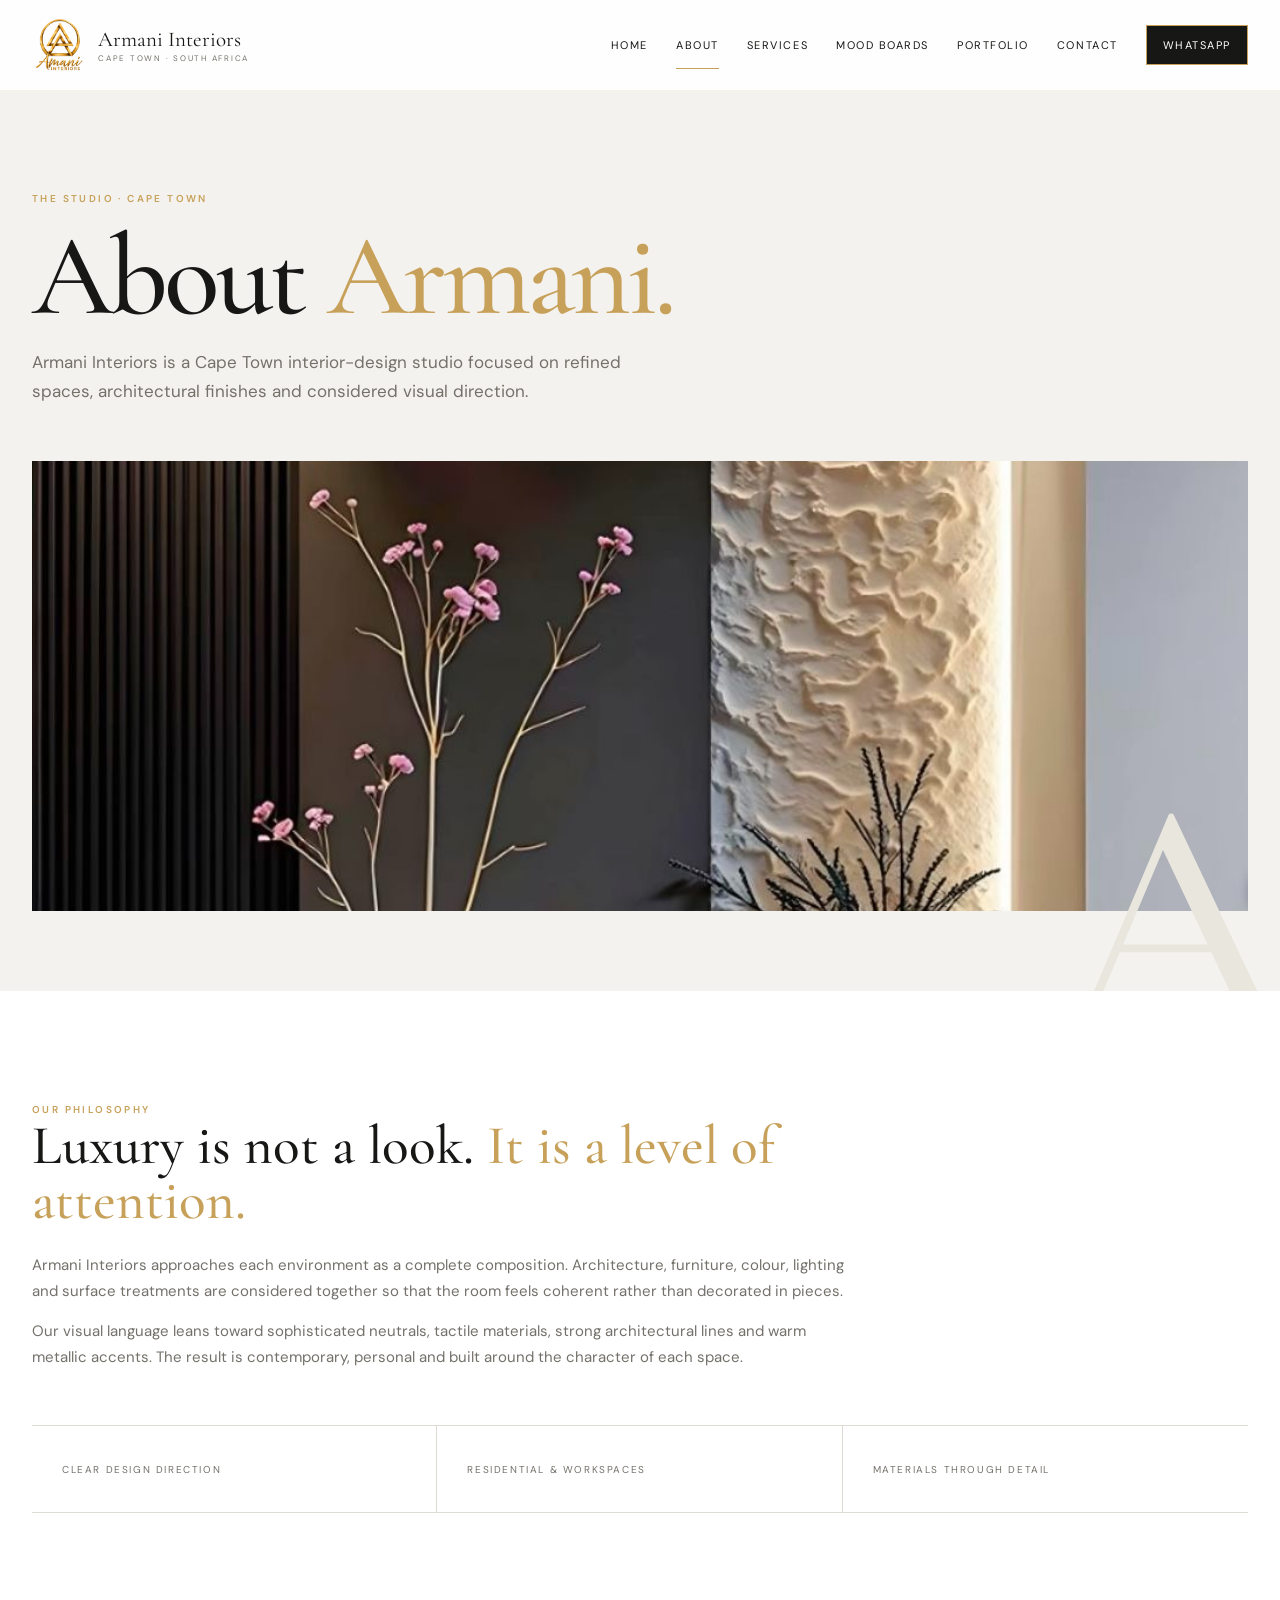
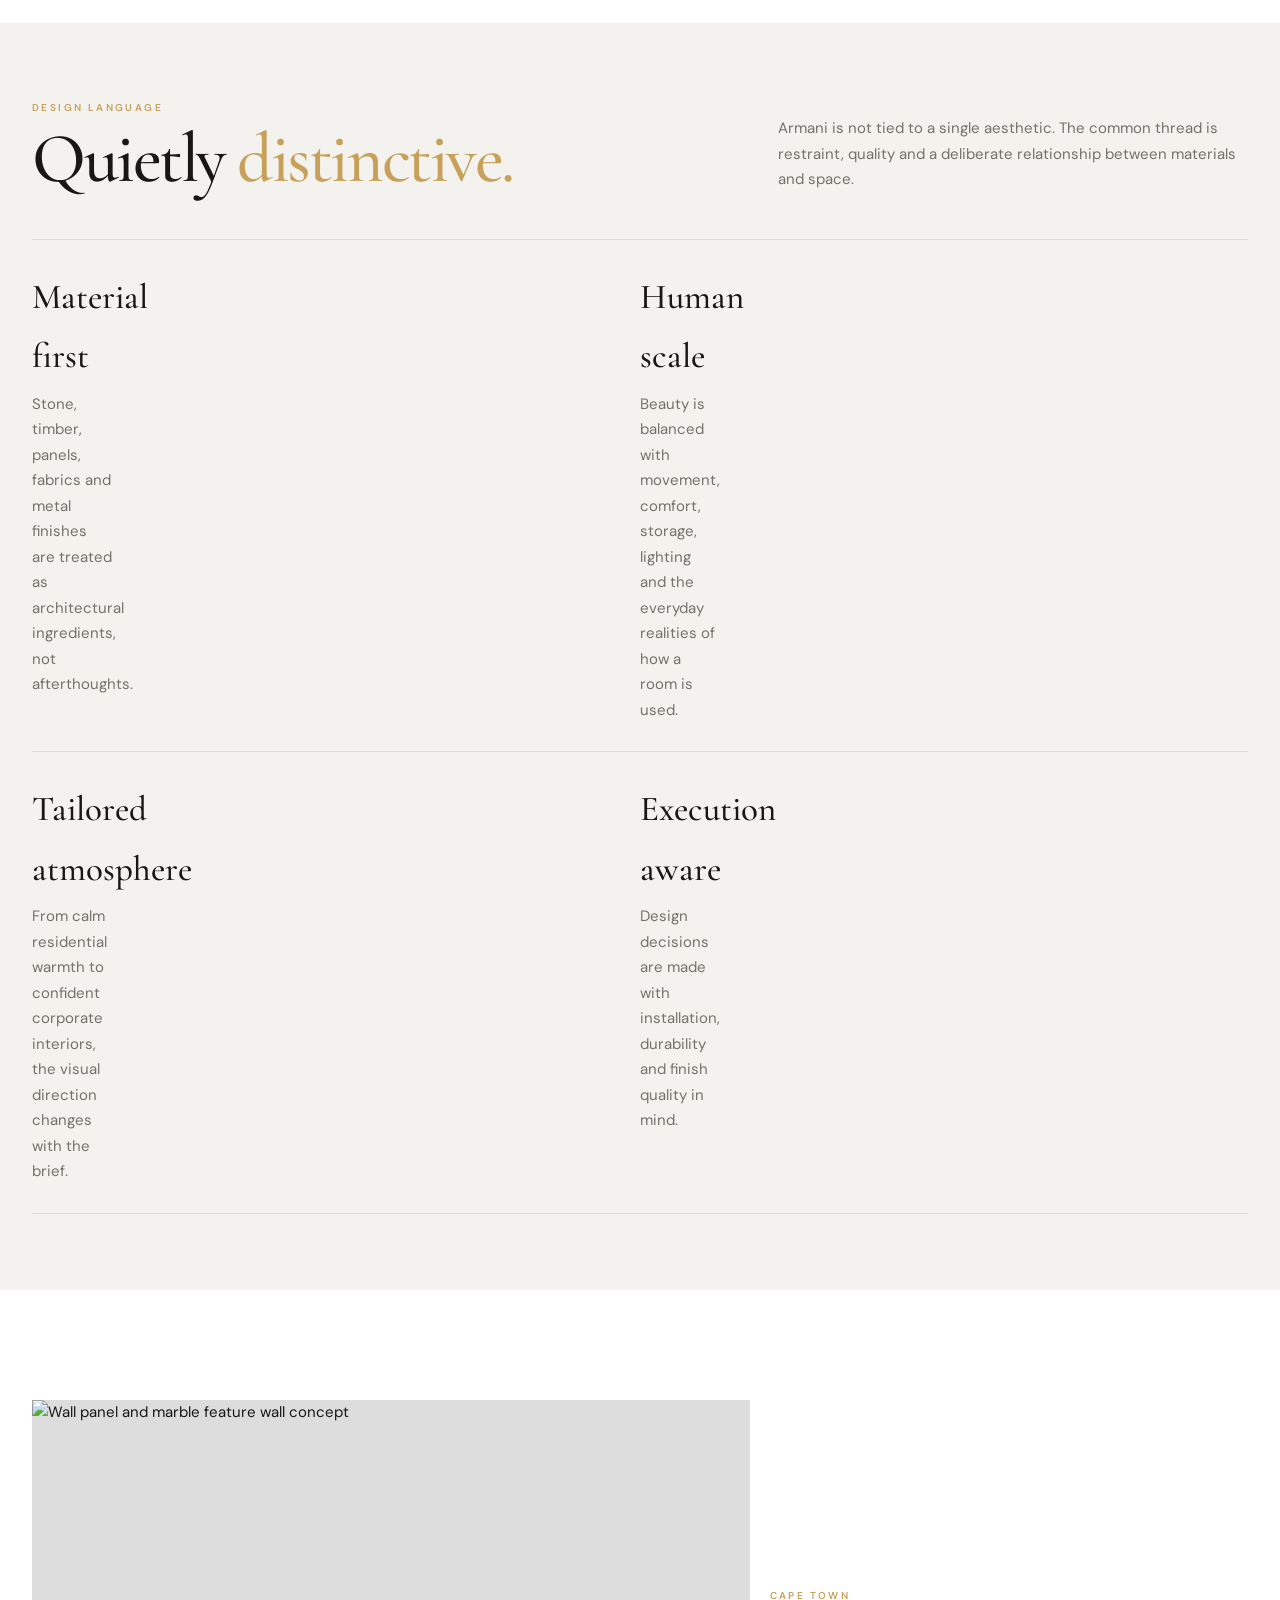
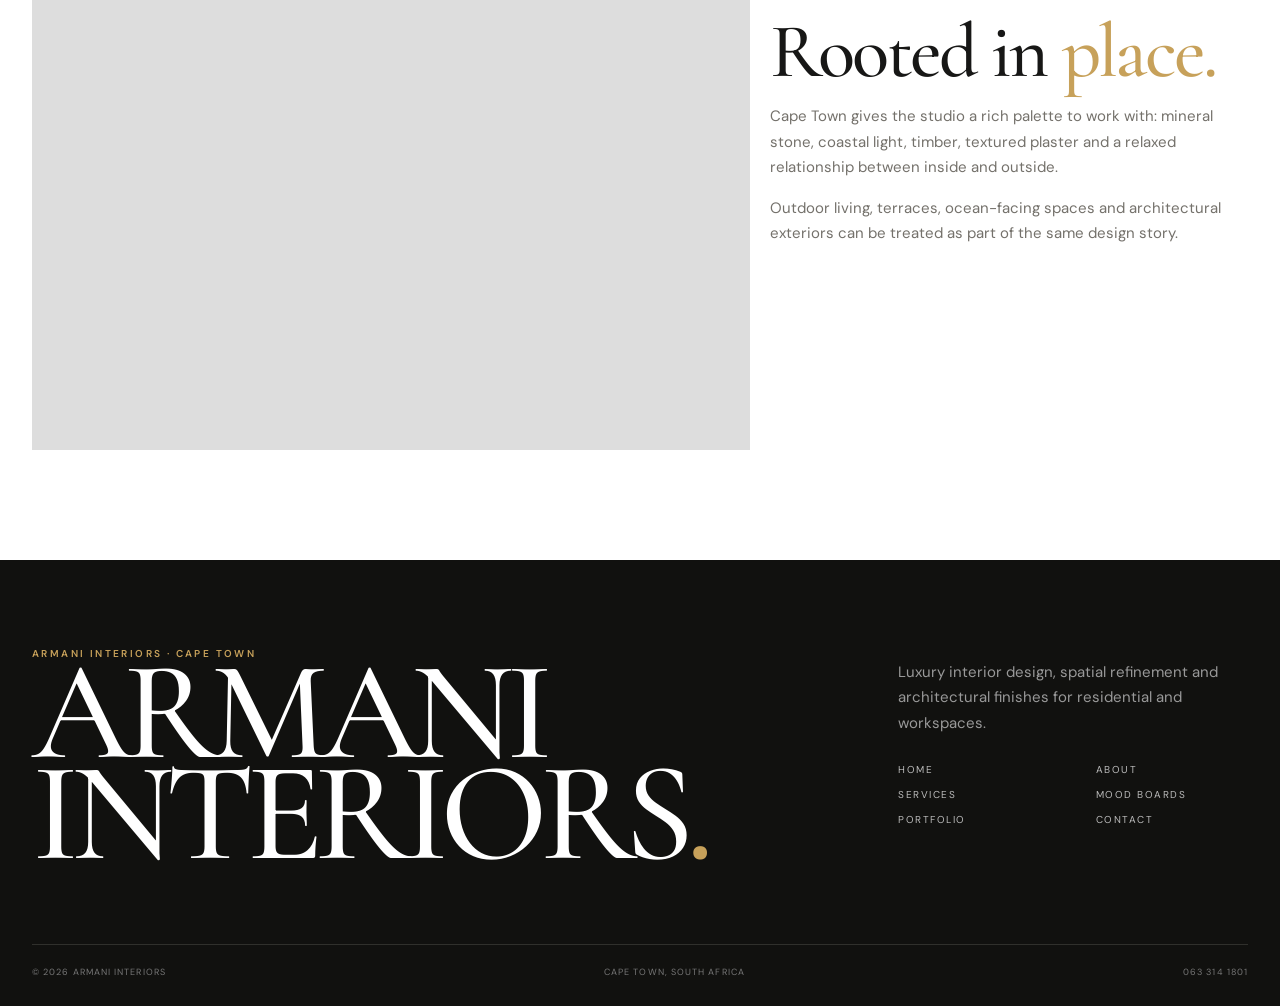
==== commit 8e689fdd: "Add files via upload" ====
--- a/about.html
+++ b/about.html
@@ -1,3 +1,3 @@
 <!doctype html><html lang="en"><head><meta charset="utf-8"><meta name="viewport" content="width=device-width,initial-scale=1"><meta name="theme-color" content="#171716">
 <link rel="stylesheet" href="styles.css"><link rel="icon" href="assets/file_00000000468882109722c236b405d315.png">
-<title>About | Armani Interiors</title><meta name="description" content="Discover Armani Interiors, a Cape Town interior-design studio focused on refined spaces, materials and architectural detail."></head><body><header class="site-header"><div class="wrap nav"><a class="brand" href="index.html" aria-label="Armani Interiors home"><img src="assets/file_00000000468882109722c236b405d315.png" alt="Armani Interiors logo"><span class="brand-text">Armani Interiors<small>Cape Town · South Africa</small></span></a><nav class="nav-links" aria-label="Primary navigation"><a class="" href="index.html">Home</a><a class="active" href="about.html">About</a><a class="" href="services.html">Services</a><a class="" href="mood-boards.html">Mood Boards</a><a class="" href="portfolio.html">Portfolio</a><a class="" href="contact.html">Contact</a><a class="nav-cta" data-whatsapp target="_blank" rel="noopener">WhatsApp</a></nav><button class="menu-btn" aria-label="Open menu" aria-expanded="false"><span></span><span></span></button></div><nav class="mobile-menu" aria-label="Mobile navigation"><a href="index.html">Home</a><a href="about.html">About</a><a href="services.html">Services</a><a href="mood-boards.html">Mood Boards</a><a href="portfolio.html">Portfolio</a><a href="contact.html">Contact</a><a data-whatsapp target="_blank" rel="noopener">WhatsApp</a></nav></header><main><section class="page-hero"><div class="wrap"><div class="eyebrow">The Studio · Cape Town</div><h1 class="display">About <span class="gold">Armani.</span></h1><p>Armani Interiors is a Cape Town interior-design studio focused on refined spaces, architectural finishes and considered visual direction.</p><div class="page-hero-image reveal"><img src="assets/IMG-20261007-WA0009.jpg" alt="Architectural interior detail with sculptural wall treatment" fetchpriority="high"></div></div><div class="ghost">A</div></section><section class="section"><div class="wrap"><div class="rich-copy reveal"><div class="eyebrow">Our Philosophy</div><h2>Luxury is not a look. <span class="gold">It is a level of attention.</span></h2><p>Armani Interiors approaches each environment as a complete composition. Architecture, furniture, colour, lighting and surface treatments are considered together so that the room feels coherent rather than decorated in pieces.</p><p>Our visual language leans toward sophisticated neutrals, tactile materials, strong architectural lines and warm metallic accents. The result is contemporary, personal and built around the character of each space.</p></div><div class="stats"><div class="stat reveal"><span>Clear design direction</span></div><div class="stat reveal delay-1"><span>Residential & workspaces</span></div><div class="stat reveal delay-2"><span>Materials through detail</span></div></div></div></section><section class="section-sm" style="background:var(--soft)"><div class="wrap"><div class="section-head reveal"><div><div class="eyebrow">Design Language</div><h2 class="display">Quietly <span class="gold">distinctive.</span></h2></div><p>Armani is not tied to a single aesthetic. The common thread is restraint, quality and a deliberate relationship between materials and space.</p></div><div class="detail-list"><div class="detail-row reveal"><div><h3>Material first</h3><p>Stone, timber, panels, fabrics and metal finishes are treated as architectural ingredients, not afterthoughts.</p></div></div><div class="detail-row reveal delay-1"><div><h3>Human scale</h3><p>Beauty is balanced with movement, comfort, storage, lighting and the everyday realities of how a room is used.</p></div></div><div class="detail-row reveal delay-2"><div><h3>Tailored atmosphere</h3><p>From calm residential warmth to confident corporate interiors, the visual direction changes with the brief.</p></div></div><div class="detail-row reveal delay-3"><div><h3>Execution aware</h3><p>Design decisions are made with installation, durability and finish quality in mind.</p></div></div></div></div></section><section class="section"><div class="wrap editorial"><div><div class="image-frame large reveal"><img src="https://images.unsplash.com/photo-1782718979452-13ae46c6f59d?auto=format&fit=crop&fm=jpg&ixlib=rb-4.1.0&q=88&w=2400" alt="Wall panel and marble feature wall concept" loading="lazy"></div></div><div class="reveal delay-1" style="align-self:center"><div class="eyebrow">Cape Town</div><h2 class="display" style="font-size:clamp(50px,6vw,86px);margin:12px 0">Rooted in <span class="gold">place.</span></h2><p style="color:var(--gray)">Cape Town gives the studio a rich palette to work with: mineral stone, coastal light, timber, textured plaster and a relaxed relationship between inside and outside.</p><p style="color:var(--gray)">Outdoor living, terraces, ocean-facing spaces and architectural exteriors can be treated as part of the same design story.</p></div></div></section></main><footer class="footer"><div class="wrap"><div class="footer-top"><div><div class="eyebrow">Armani Interiors · Cape Town</div><h2>ARMANI<span>.</span></h2></div><div class="footer-copy"><p>Luxury interior design, spatial refinement and architectural finishes for residential and workspaces.</p><div class="footer-links"><a href="index.html">Home</a><a href="about.html">About</a><a href="services.html">Services</a><a href="mood-boards.html">Mood Boards</a><a href="portfolio.html">Portfolio</a><a href="contact.html">Contact</a></div></div></div><div class="footer-bottom"><span>© 2026 Armani Interiors</span><span>Cape Town, South Africa</span><span>063 314 1801</span></div></div></footer><script src="script.js"></script></body></html>+<title>About | Armani Interiors</title><meta name="description" content="Discover Armani Interiors, a Cape Town interior-design studio focused on refined spaces, materials and architectural detail."></head><body><header class="site-header"><div class="wrap nav"><a class="brand" href="index.html" aria-label="Armani Interiors home"><img src="assets/file_00000000468882109722c236b405d315.png" alt="Armani Interiors logo"><span class="brand-text">Armani Interiors<small>Cape Town · South Africa</small></span></a><nav class="nav-links" aria-label="Primary navigation"><a class="" href="index.html">Home</a><a class="active" href="about.html">About</a><a class="" href="services.html">Services</a><a class="" href="mood-boards.html">Mood Boards</a><a class="" href="portfolio.html">Portfolio</a><a class="" href="contact.html">Contact</a><a class="nav-cta" data-whatsapp target="_blank" rel="noopener">WhatsApp</a></nav><button class="menu-btn" aria-label="Open menu" aria-expanded="false"><span></span><span></span></button></div><nav class="mobile-menu" aria-label="Mobile navigation"><a href="index.html">Home</a><a href="about.html">About</a><a href="services.html">Services</a><a href="mood-boards.html">Mood Boards</a><a href="portfolio.html">Portfolio</a><a href="contact.html">Contact</a><a data-whatsapp target="_blank" rel="noopener">WhatsApp</a></nav></header><main><section class="page-hero"><div class="wrap"><div class="eyebrow">The Studio · Cape Town</div><h1 class="display">About <span class="gold">Armani.</span></h1><p>Armani Interiors is a Cape Town interior-design studio focused on refined spaces, architectural finishes and considered visual direction.</p><div class="page-hero-image reveal"><img src="assets/IMG-20261007-WA0009.jpg" alt="Architectural interior detail with sculptural wall treatment" fetchpriority="high"></div></div><div class="ghost">A</div></section><section class="section"><div class="wrap"><div class="rich-copy reveal"><div class="eyebrow">Our Philosophy</div><h2>Luxury is not a look. <span class="gold">It is a level of attention.</span></h2><p>Armani Interiors approaches each environment as a complete composition. Architecture, furniture, colour, lighting and surface treatments are considered together so that the room feels coherent rather than decorated in pieces.</p><p>Our visual language leans toward sophisticated neutrals, tactile materials, strong architectural lines and warm metallic accents. The result is contemporary, personal and built around the character of each space.</p></div><div class="stats"><div class="stat reveal"><span>Clear design direction</span></div><div class="stat reveal delay-1"><span>Residential & workspaces</span></div><div class="stat reveal delay-2"><span>Materials through detail</span></div></div></div></section><section class="section-sm" style="background:var(--soft)"><div class="wrap"><div class="section-head reveal"><div><div class="eyebrow">Design Language</div><h2 class="display">Quietly <span class="gold">distinctive.</span></h2></div><p>Armani is not tied to a single aesthetic. The common thread is restraint, quality and a deliberate relationship between materials and space.</p></div><div class="detail-list"><div class="detail-row reveal"><div><h3>Material first</h3><p>Stone, timber, panels, fabrics and metal finishes are treated as architectural ingredients, not afterthoughts.</p></div></div><div class="detail-row reveal delay-1"><div><h3>Human scale</h3><p>Beauty is balanced with movement, comfort, storage, lighting and the everyday realities of how a room is used.</p></div></div><div class="detail-row reveal delay-2"><div><h3>Tailored atmosphere</h3><p>From calm residential warmth to confident corporate interiors, the visual direction changes with the brief.</p></div></div><div class="detail-row reveal delay-3"><div><h3>Execution aware</h3><p>Design decisions are made with installation, durability and finish quality in mind.</p></div></div></div></div></section><section class="section"><div class="wrap editorial"><div><div class="image-frame large reveal"><img src="https://images.unsplash.com/photo-1782718979452-13ae46c6f59d?auto=format&fit=crop&fm=jpg&ixlib=rb-4.1.0&q=88&w=2400" alt="Wall panel and marble feature wall concept" loading="lazy"></div></div><div class="reveal delay-1" style="align-self:center"><div class="eyebrow">Cape Town</div><h2 class="display" style="font-size:clamp(50px,6vw,86px);margin:12px 0">Rooted in <span class="gold">place.</span></h2><p style="color:var(--gray)">Cape Town gives the studio a rich palette to work with: mineral stone, coastal light, timber, textured plaster and a relaxed relationship between inside and outside.</p><p style="color:var(--gray)">Outdoor living, terraces, ocean-facing spaces and architectural exteriors can be treated as part of the same design story.</p></div></div></section></main><footer class="footer"><div class="wrap"><div class="footer-top"><div><div class="eyebrow">Armani Interiors · Cape Town</div><h2>ARMANI INTERIORS<span>.</span></h2></div><div class="footer-copy"><p>Luxury interior design, spatial refinement and architectural finishes for residential and workspaces.</p><div class="footer-links"><a href="index.html">Home</a><a href="about.html">About</a><a href="services.html">Services</a><a href="mood-boards.html">Mood Boards</a><a href="portfolio.html">Portfolio</a><a href="contact.html">Contact</a></div></div></div><div class="footer-bottom"><span>© 2026 Armani Interiors</span><span>Cape Town, South Africa</span><span>063 314 1801</span></div></div></footer><script src="script.js"></script></body></html>
--- a/styles.css
+++ b/styles.css
@@ -23,3 +23,232 @@
 .home-intro{display:grid;grid-template-columns:1.1fr .9fr auto;gap:55px;align-items:end}.home-intro p{max-width:520px;color:var(--gray);margin:0}.home-gallery-section{padding:100px 0;background:var(--soft)}.home-gallery{display:grid;grid-template-columns:1.15fr .85fr .85fr;grid-template-rows:340px 340px;gap:16px}.home-gallery-item{position:relative;overflow:hidden;margin:0;background:#ddd}.home-gallery-item.tall{grid-row:span 2}.home-gallery-item.wide{grid-column:span 2}.home-gallery-item img{width:100%;height:100%;object-fit:cover;transition:transform .7s ease}.home-gallery-item:hover img{transform:scale(1.035)}.home-gallery-item figcaption,.coastal-grid figcaption,.commercial-grid figcaption{position:absolute;left:0;right:0;bottom:0;padding:55px 22px 20px;color:#fff;background:linear-gradient(transparent,rgba(0,0,0,.78))}.home-gallery-item figcaption strong,.coastal-grid figcaption strong,.commercial-grid figcaption strong{display:block;font-family:var(--serif);font-size:26px;font-weight:500}.home-gallery-item figcaption span,.coastal-grid figcaption span,.commercial-grid figcaption span{font-size:9px;letter-spacing:.14em;text-transform:uppercase;color:var(--gold2)}.coastal-grid,.commercial-grid{display:grid;grid-template-columns:1.35fr .65fr;gap:16px}.coastal-grid figure,.commercial-grid figure{position:relative;overflow:hidden;margin:0;min-height:590px;background:#ddd}.coastal-grid figure img,.commercial-grid figure img{width:100%;height:100%;min-height:590px;object-fit:cover;transition:transform .7s ease}.coastal-grid figure:hover img,.commercial-grid figure:hover img{transform:scale(1.025)}.coastal-side img,.commercial-side img{object-position:center}.home-commercial{background:#fff}
 @media(max-width:900px){.home-intro{grid-template-columns:1fr;gap:22px}.home-gallery{grid-template-columns:1fr 1fr;grid-template-rows:340px 340px 340px}.home-gallery-item.tall{grid-row:span 2}.home-gallery-item.wide{grid-column:span 2}.coastal-grid,.commercial-grid{grid-template-columns:1fr}.coastal-grid figure,.commercial-grid figure,.coastal-grid figure img,.commercial-grid figure img{min-height:440px;height:440px}}
 @media(max-width:560px){.home-gallery{display:grid;grid-template-columns:1fr;grid-template-rows:repeat(4,330px)}.home-gallery-item.tall,.home-gallery-item.wide{grid-column:auto;grid-row:auto}.home-gallery-item figcaption strong,.coastal-grid figcaption strong,.commercial-grid figcaption strong{font-size:23px}.coastal-grid figure,.commercial-grid figure,.coastal-grid figure img,.commercial-grid figure img{min-height:360px;height:360px}}
+.coastal-grid-three{grid-template-columns:1.25fr .875fr .875fr}
+.coastal-grid-three .coastal-main,.coastal-grid-three .coastal-side{min-height:560px}
+.coastal-grid-three figure img{height:100%;object-fit:cover}
+.sample-art{grid-template-columns:1.12fr .88fr;grid-template-rows:1fr 48px;gap:7px;padding:0;background:#ddd8cc}
+.sample-art .a{grid-row:span 2}
+.sample-art .b{grid-row:auto}
+.sample-strip{grid-column:2;display:grid;grid-template-columns:repeat(3,1fr);gap:5px;background:#eeeae1;padding:5px}
+.sample-strip span{display:block;min-width:0}
+@media(max-width:900px){.coastal-grid-three{grid-template-columns:1fr 1fr}.coastal-grid-three .coastal-main{grid-column:span 2}.coastal-grid-three .coastal-main,.coastal-grid-three .coastal-side{min-height:440px}}
+@media(max-width:560px){.coastal-grid-three{grid-template-columns:1fr}.coastal-grid-three .coastal-main{grid-column:auto}.coastal-grid-three .coastal-main,.coastal-grid-three .coastal-side{min-height:420px}}
+
+/* Photographed material-board presentation */
+.boards-grid{display:grid;grid-template-columns:repeat(3,1fr);gap:42px 24px}
+.photographic-board{cursor:pointer}
+.physical-board{background:#ece8de;padding:12px 12px 16px;box-shadow:0 18px 45px rgba(25,24,21,.10);transition:transform .45s ease,box-shadow .45s ease;position:relative}
+.photographic-board:hover .physical-board,.photographic-board:focus-visible .physical-board{transform:translateY(-7px) rotate(-.25deg);box-shadow:0 28px 55px rgba(25,24,21,.16)}
+.board-photo-wrap{height:330px;background:#d9d3c8;position:relative;overflow:hidden}
+.board-photo{width:100%;height:100%;object-fit:cover;display:block;transition:transform .7s ease}
+.photographic-board:hover .board-photo{transform:scale(1.035)}
+.board-photo-wrap.image-fallback{background:linear-gradient(135deg,#e7dfd1,#b9a991 48%,#61574c);}
+.board-stamp{position:absolute;right:12px;top:12px;background:rgba(255,255,255,.92);padding:7px 9px;font-size:7px;letter-spacing:.16em;text-transform:uppercase;color:#4e493f}
+.board-paper{background:#f7f4ec;padding:20px 18px 16px;border-top:1px solid rgba(0,0,0,.06)}
+.board-paper-top{display:flex;justify-content:space-between;gap:12px;font-size:7px;letter-spacing:.16em;text-transform:uppercase;color:#8b8275;margin-bottom:18px}
+.board-paper h3{font-family:var(--serif);font-size:31px;line-height:1;margin:0 0 9px;font-weight:500}
+.board-paper p{font-size:11px;line-height:1.55;color:var(--gray);margin:0 0 17px;min-height:52px}
+.swatch-row{display:grid;grid-template-columns:repeat(4,1fr);height:38px;gap:3px;margin-bottom:10px}
+.swatch-row span{display:block}
+.material-labels{display:grid;grid-template-columns:repeat(2,1fr);gap:5px 12px;font-size:7px;letter-spacing:.1em;text-transform:uppercase;color:#756d61}
+.material-labels span{border-top:1px solid #ddd7cb;padding-top:6px}
+.modal-board .visual{display:block;background:#e8e5dc;padding:14px}
+.modal-photo-wrap{position:relative;background:#d8d2c7;min-height:540px;overflow:hidden}
+.modal-photo-wrap img{width:100%;height:540px;object-fit:cover;display:block}
+.modal-photo-wrap.image-fallback{background:linear-gradient(135deg,#e7dfd1,#b9a991 48%,#61574c)}
+.modal-photo-wrap>span{position:absolute;left:16px;bottom:16px;background:rgba(255,255,255,.92);padding:8px 10px;font-size:8px;letter-spacing:.16em;color:#514b42}
+@media(max-width:900px){.boards-grid{grid-template-columns:repeat(2,1fr)}.board-photo-wrap{height:300px}}
+@media(max-width:560px){.boards-grid{grid-template-columns:1fr}.board-photo-wrap{height:350px}.modal-photo-wrap,.modal-photo-wrap img{min-height:340px;height:340px}}
+/* Mood board refinement: one image per board, editorial material-study presentation. */
+.photographic-board .physical-board{background:#ece8df;padding:0;box-shadow:0 18px 45px rgba(0,0,0,.07)}
+.photographic-board .board-photo-wrap{height:390px;position:relative;overflow:hidden;background:#d9d4ca}
+.photographic-board .board-photo{width:100%;height:100%;object-fit:cover;display:block;transition:transform .7s cubic-bezier(.2,.7,.2,1)}
+.photographic-board:hover .board-photo{transform:scale(1.035)}
+.photographic-board .board-stamp{position:absolute;left:16px;bottom:15px;background:rgba(255,255,255,.9);padding:8px 10px;font-size:8px;letter-spacing:.16em;text-transform:uppercase;color:#302d28}
+.photographic-board .board-paper{padding:20px 18px 18px;background:#f5f1e8}
+.photographic-board .board-paper-top{display:flex;justify-content:space-between;gap:12px;font-size:8px;letter-spacing:.13em;text-transform:uppercase;color:#81786d}
+.photographic-board .board-paper h3{margin:12px 0 7px;font-family:var(--serif);font-size:30px;font-weight:500}
+.photographic-board .board-paper p{font-size:12px;line-height:1.6;color:var(--gray);margin:0;min-height:58px}
+.photographic-board .swatch-row{display:flex;gap:5px;margin-top:16px}
+.photographic-board .swatch-row span{height:24px;flex:1;border:1px solid rgba(0,0,0,.08)}
+.photographic-board .material-labels{display:grid;grid-template-columns:1fr 1fr;gap:5px 12px;margin-top:13px}
+.photographic-board .material-labels span{font-size:8px;letter-spacing:.1em;text-transform:uppercase;color:#736b61}
+.modal-board{grid-template-columns:1fr .55fr}
+.modal-board .visual{display:block;padding:0;background:#e8e5dc}
+.modal-photo-wrap{height:100%;min-height:500px;position:relative;overflow:hidden}
+.modal-photo-wrap img{width:100%;height:100%;min-height:500px;object-fit:cover;display:block}
+.modal-photo-wrap>span{position:absolute;left:16px;bottom:16px;background:rgba(255,255,255,.92);padding:9px 11px;font-size:8px;letter-spacing:.14em;text-transform:uppercase}
+@media(max-width:900px){.modal-board{grid-template-columns:1fr}.modal-photo-wrap,.modal-photo-wrap img{min-height:380px;height:380px}}
+@media(max-width:560px){.photographic-board .board-photo-wrap{height:350px}.modal-photo-wrap,.modal-photo-wrap img{min-height:300px;height:300px}}
+
+
+/* Final mood-board correction: one image only per board. No paper, collage, swatches, stamps or secondary imagery. */
+.boards-grid{grid-template-columns:repeat(3,minmax(0,1fr));gap:54px 28px}
+.photographic-board{background:transparent!important;border:0!important;padding:0!important;box-shadow:none!important}
+.photographic-board .physical-board,.photographic-board .board-paper,.photographic-board .board-stamp,.photographic-board .board-paper-top,.photographic-board .swatch-row,.photographic-board .material-labels{display:none!important}
+.board-single-image{height:420px;position:relative;overflow:hidden;background:#e8e4db}
+.board-single-image .board-photo{width:100%;height:100%;display:block;object-fit:cover;transition:transform .8s cubic-bezier(.2,.7,.2,1)}
+.photographic-board:hover .board-single-image .board-photo{transform:scale(1.025)}
+.board-open{position:absolute;right:14px;bottom:14px;background:rgba(255,255,255,.94);padding:8px 10px;font-size:8px;letter-spacing:.14em;text-transform:uppercase;color:#39352f;opacity:0;transform:translateY(5px);transition:.35s}
+.photographic-board:hover .board-open,.photographic-board:focus-visible .board-open{opacity:1;transform:none}
+.board-meta-single{padding:19px 0 0}
+.board-meta-single h3{font-family:var(--serif);font-size:30px;line-height:1.05;font-weight:500;margin:0 0 8px}
+.board-meta-single p{font-size:12px;line-height:1.6;color:var(--gray);max-width:520px;margin:0 0 9px}
+.board-palette-text{font-size:9px;line-height:1.5;text-transform:uppercase;letter-spacing:.12em;color:#7a7267}
+.modal-board{display:grid;grid-template-columns:1fr;gap:18px}
+.modal-board .visual{display:block;background:transparent;padding:0}
+.modal-board .side{display:none!important}
+.modal-photo-wrap{min-height:0!important;background:#e8e4db}
+.modal-photo-wrap img{width:100%;height:min(64vh,680px)!important;min-height:0!important;object-fit:cover;display:block}
+.modal-board-copy{padding:2px 4px 12px}
+.modal-palette-text{font-size:11px;line-height:1.6;color:var(--gray);margin:0!important}
+.modal-palette-text strong{font-size:8px;text-transform:uppercase;letter-spacing:.14em;color:#7a7267}
+@media(max-width:900px){.boards-grid{grid-template-columns:repeat(2,minmax(0,1fr))}.board-single-image{height:360px}}
+@media(max-width:560px){.boards-grid{grid-template-columns:1fr;gap:42px}.board-single-image{height:390px}.modal-photo-wrap img{height:52vh!important}}
+
+/* Single-image mood boards: image first, colour shown only as visual swatches. */
+.board-single-image{height:420px;position:relative;overflow:hidden;background:#ddd}.board-single-image .board-photo{width:100%;height:100%;object-fit:cover;display:block}.board-meta-single{padding:18px 3px 6px}.board-meta-single h3{font-family:var(--serif);font-size:29px;font-weight:500;margin:5px 0}.board-meta-single p{font-size:12px;color:var(--gray);margin:0;max-width:42ch}.palette-swatches,.modal-palette-swatches{display:flex;gap:6px;margin-top:14px}.palette-swatch{width:24px;height:24px;border-radius:50%;display:block;border:1px solid rgba(0,0,0,.12);box-shadow:inset 0 0 0 1px rgba(255,255,255,.12)}.modal-palette-swatches .palette-swatch{width:34px;height:34px}.modal-board-copy{padding-top:10px}.modal-palette-text,.board-palette-text{display:none}.modal-board-copy .eyebrow{display:none}
+@media(max-width:900px){.board-single-image{height:360px}}
+@media(max-width:620px){.board-single-image{height:300px}.board-meta-single h3{font-size:25px}}
+
+/* Mood-board palette: visual colour only — no colour-name labels. */
+.photographic-board .board-meta-single{padding-top:18px}
+.photographic-board .palette-swatches{display:flex;gap:5px;margin-top:16px;width:100%;height:30px}
+.photographic-board .palette-swatch{flex:1;width:auto;height:30px;border-radius:0;border:1px solid rgba(0,0,0,.09);box-shadow:none}
+.photographic-board .palette-swatch:first-child{border-left:0}
+.photographic-board .palette-swatch:last-child{border-right:0}
+.modal-palette-swatches{display:flex;gap:5px;margin-top:14px;height:38px}
+.modal-palette-swatches .palette-swatch{flex:1;width:auto;height:38px;border-radius:0;border:1px solid rgba(0,0,0,.09);box-shadow:none}
+@media(max-width:620px){.photographic-board .palette-swatches{height:26px}.photographic-board .palette-swatch{height:26px}.modal-palette-swatches,.modal-palette-swatches .palette-swatch{height:32px}}
+
+/* Armani interaction refinement — richer motion without changing the existing visual system. */
+@media (hover:hover) and (pointer:fine){
+  .site-header .brand img{transition:transform .55s cubic-bezier(.2,.8,.2,1),filter .35s ease}
+  .site-header .brand:hover img{transform:rotate(-3deg) scale(1.05);filter:drop-shadow(0 6px 12px rgba(199,161,90,.18))}
+  .nav-links a{transition:color .3s ease,transform .3s ease}
+  .nav-links a:hover{color:var(--gold);transform:translateY(-1px)}
+  .nav-cta{position:relative;overflow:hidden;transition:transform .3s ease,box-shadow .3s ease,background .3s ease!important}
+  .nav-cta:before,.btn:before{content:'';position:absolute;top:0;bottom:0;left:-120%;width:70%;background:linear-gradient(100deg,transparent,rgba(255,255,255,.28),transparent);transform:skewX(-18deg);transition:left .7s ease;pointer-events:none}
+  .nav-cta:hover,.btn:hover{transform:translateY(-3px)!important;box-shadow:0 14px 30px rgba(0,0,0,.13)}
+  .nav-cta:hover:before,.btn:hover:before{left:140%}
+  .image-frame:after,.board-single-image:after{content:'';position:absolute;inset:0;background:linear-gradient(115deg,transparent 20%,rgba(255,255,255,.12) 48%,transparent 62%);transform:translateX(-120%);transition:transform .9s ease;pointer-events:none;z-index:3}
+  .image-frame:hover:after,.board-single-image:hover:after{transform:translateX(120%)}
+  .service-card{position:relative;overflow:hidden;transform:translateZ(0);transition:transform .45s cubic-bezier(.2,.8,.2,1),background .35s ease,box-shadow .45s ease}
+  .service-card:after{content:'';position:absolute;left:0;bottom:0;width:100%;height:2px;background:var(--gold);transform:scaleX(0);transform-origin:left;transition:transform .45s ease}
+  .service-card:hover{transform:translateY(-7px);box-shadow:0 20px 42px rgba(0,0,0,.08);z-index:2}
+  .service-card:hover:after{transform:scaleX(1)}
+  .service-card h3,.service-card .arrow{transition:transform .4s ease,color .3s ease}
+  .service-card:hover h3{transform:translateX(5px)}
+  .service-card:hover .arrow{transform:translateX(7px)}
+  .portfolio-card{transition:transform .5s cubic-bezier(.2,.8,.2,1),box-shadow .5s ease}
+  .portfolio-card:hover{transform:translateY(-7px);box-shadow:0 24px 48px rgba(0,0,0,.12);z-index:2}
+  .portfolio-card .image-frame img{transition:transform 1s cubic-bezier(.2,.8,.2,1),filter .6s ease}
+  .portfolio-card:hover .image-frame img{transform:scale(1.055);filter:saturate(1)}
+  .portfolio-overlay{transition:transform .45s cubic-bezier(.2,.8,.2,1),padding .45s ease}
+  .portfolio-card:hover .portfolio-overlay{padding-bottom:32px}
+  .contact-link{transition:transform .35s ease,border-color .35s ease}
+  .contact-link:hover{transform:translateX(7px);border-color:var(--gold)}
+  .contact-link .icon{transition:transform .35s ease,background .35s ease,color .35s ease}
+  .contact-link:hover .icon{transform:rotate(5deg) scale(1.06);background:var(--gold);color:var(--ink)}
+  .filter{transition:transform .3s ease,background .25s ease,border-color .25s ease,color .25s ease}
+  .filter:hover{transform:translateY(-2px)}
+  .footer-links a{transition:color .3s ease,transform .3s ease}
+  .footer-links a:hover{transform:translateX(5px)}
+  .page-hero-image{transition:transform .7s cubic-bezier(.2,.8,.2,1)}
+  .page-hero-image:hover{transform:translateY(-4px)}
+}
+
+/* Subtle ambient motion used only where it strengthens the existing cinematic feel. */
+.hero-media img{animation:heroBreath 12s ease-in-out infinite alternate}
+@keyframes heroBreath{from{transform:scale(1.015)}to{transform:scale(1.045)}}
+.hero-content .gold{display:inline-block;animation:goldFloat 4s ease-in-out infinite}
+@keyframes goldFloat{0%,100%{transform:translateY(0)}50%{transform:translateY(-2px)}}
+.reveal.in{animation:revealSettle .75s cubic-bezier(.2,.8,.2,1) both}
+@keyframes revealSettle{from{filter:blur(2px)}to{filter:blur(0)}}
+@media(prefers-reduced-motion:reduce){.hero-media img,.hero-content .gold,.reveal.in{animation:none!important}}
+
+
+/* Final interaction pass — stronger feedback, same layout and visual language. */
+@media (hover:hover) and (pointer:fine){
+  .home-gallery-item,.coastal-grid figure,.commercial-grid figure,.image-frame,.page-hero-image{
+    isolation:isolate;
+  }
+  .home-gallery-item:before,.coastal-grid figure:before,.commercial-grid figure:before,.image-frame:before,.page-hero-image:before{
+    content:'';position:absolute;inset:0;border:1px solid transparent;z-index:4;pointer-events:none;transition:border-color .45s ease,box-shadow .45s ease;
+  }
+  .home-gallery-item:hover:before,.coastal-grid figure:hover:before,.commercial-grid figure:hover:before,.image-frame:hover:before,.page-hero-image:hover:before{
+    border-color:rgba(201,166,95,.48);box-shadow:inset 0 0 0 1px rgba(255,255,255,.08);
+  }
+  .home-gallery-item figcaption,.coastal-grid figcaption,.commercial-grid figcaption{
+    transform:translateY(10px);opacity:.86;transition:transform .45s cubic-bezier(.2,.8,.2,1),opacity .45s ease;
+  }
+  .home-gallery-item:hover figcaption,.coastal-grid figure:hover figcaption,.commercial-grid figure:hover figcaption{
+    transform:translateY(0);opacity:1;
+  }
+  .home-gallery-item:hover,.coastal-grid figure:hover,.commercial-grid figure:hover{
+    box-shadow:0 18px 42px rgba(0,0,0,.12);transform:translateY(-4px);transition:transform .5s cubic-bezier(.2,.8,.2,1),box-shadow .5s ease;
+  }
+  .home-gallery-item:not(:hover),.coastal-grid figure:not(:hover),.commercial-grid figure:not(:hover){transition:transform .5s cubic-bezier(.2,.8,.2,1),box-shadow .5s ease}
+  .home-gallery-item img,.coastal-grid figure img,.commercial-grid figure img{transition:transform 1s cubic-bezier(.16,.8,.2,1),filter .6s ease}
+  .home-gallery-item:hover img,.coastal-grid figure:hover img,.commercial-grid figure:hover img{transform:scale(1.065);filter:saturate(1.06)}
+  .nav-links a:not(.nav-cta){position:relative}
+  .nav-links a:not(.nav-cta):after{content:'';position:absolute;left:0;right:100%;bottom:-7px;height:1px;background:var(--gold);transition:right .35s ease}
+  .nav-links a:not(.nav-cta):hover:after,.nav-links a.active:not(.nav-cta):after{right:0}
+  .filter.active{box-shadow:0 7px 20px rgba(0,0,0,.08)}
+  .board-card{transition:transform .5s cubic-bezier(.2,.8,.2,1),box-shadow .5s ease}
+  .board-card:hover{transform:translateY(-8px);box-shadow:0 20px 40px rgba(0,0,0,.09)}
+  .board-card .board-meta-single{transition:transform .45s ease}
+  .board-card:hover .board-meta-single{transform:translateY(-2px)}
+  .board-single-image .board-photo{transition:transform 1s cubic-bezier(.16,.8,.2,1),filter .6s ease}
+  .board-card:hover .board-photo{transform:scale(1.055);filter:saturate(1.05)}
+}
+
+/* Gentle cinematic entrance for sections while preserving the existing geometry. */
+.section,.section-sm,.home-gallery-section,.cta-band{animation:sectionAppear .9s ease both;}
+@keyframes sectionAppear{from{opacity:.72}to{opacity:1}}
+@media(prefers-reduced-motion:reduce){.section,.section-sm,.home-gallery-section,.cta-band{animation:none!important}}
+
+/* Coastal visual-content enhancement — additive only; existing geometry and components remain unchanged. */
+.coastal-inset{
+  position:absolute;
+  z-index:3;
+  width:clamp(145px,23%,260px);
+  aspect-ratio:1.38;
+  right:18px;
+  top:18px;
+  overflow:hidden;
+  border:1px solid rgba(255,255,255,.72);
+  box-shadow:0 14px 34px rgba(0,0,0,.24);
+  background:#fff;
+  transform:translateY(0);
+  transition:transform .5s cubic-bezier(.2,.8,.2,1),box-shadow .5s ease;
+}
+.coastal-inset img{display:block;width:100%!important;height:100%!important;min-height:0!important;object-fit:cover;transition:transform .7s ease}
+.coastal-inset span{
+  position:absolute;left:0;right:0;bottom:0;
+  padding:24px 10px 8px;
+  color:#fff;font-size:8px;letter-spacing:.12em;text-transform:uppercase;
+  background:linear-gradient(transparent,rgba(0,0,0,.72));
+}
+.coastal-main:hover .coastal-inset,.coastal-side:hover .coastal-inset{transform:translateY(-4px);box-shadow:0 20px 42px rgba(0,0,0,.3)}
+.coastal-main:hover .coastal-inset img,.coastal-side:hover .coastal-inset img{transform:scale(1.045)}
+.patio-inset{width:clamp(180px,30%,330px);aspect-ratio:1.5;top:20px;right:20px}
+.service-image-inset,.portfolio-image-inset{
+  position:absolute;z-index:3;right:18px;bottom:18px;
+  width:clamp(150px,25%,270px);aspect-ratio:1.38;overflow:hidden;
+  border:1px solid rgba(255,255,255,.8);box-shadow:0 14px 34px rgba(0,0,0,.22);
+  background:#fff;transition:transform .5s cubic-bezier(.2,.8,.2,1),box-shadow .5s ease;
+}
+.service-image-inset img,.portfolio-image-inset img{width:100%!important;height:100%!important;object-fit:cover;display:block;transition:transform .7s ease}
+.service-image-inset span,.portfolio-image-inset span{
+  position:absolute;left:0;right:0;bottom:0;padding:22px 9px 7px;
+  color:#fff;font-size:8px;letter-spacing:.12em;text-transform:uppercase;
+  background:linear-gradient(transparent,rgba(0,0,0,.72));
+}
+.service-image-inset:hover,.portfolio-image-inset:hover{transform:translateY(-5px);box-shadow:0 20px 42px rgba(0,0,0,.28)}
+.service-image-inset:hover img,.portfolio-image-inset:hover img{transform:scale(1.05)}
+@media(max-width:560px){
+  .coastal-inset{width:42%;right:10px;top:10px}
+  .patio-inset{width:52%}
+  .service-image-inset,.portfolio-image-inset{width:42%;right:10px;bottom:10px}
+}
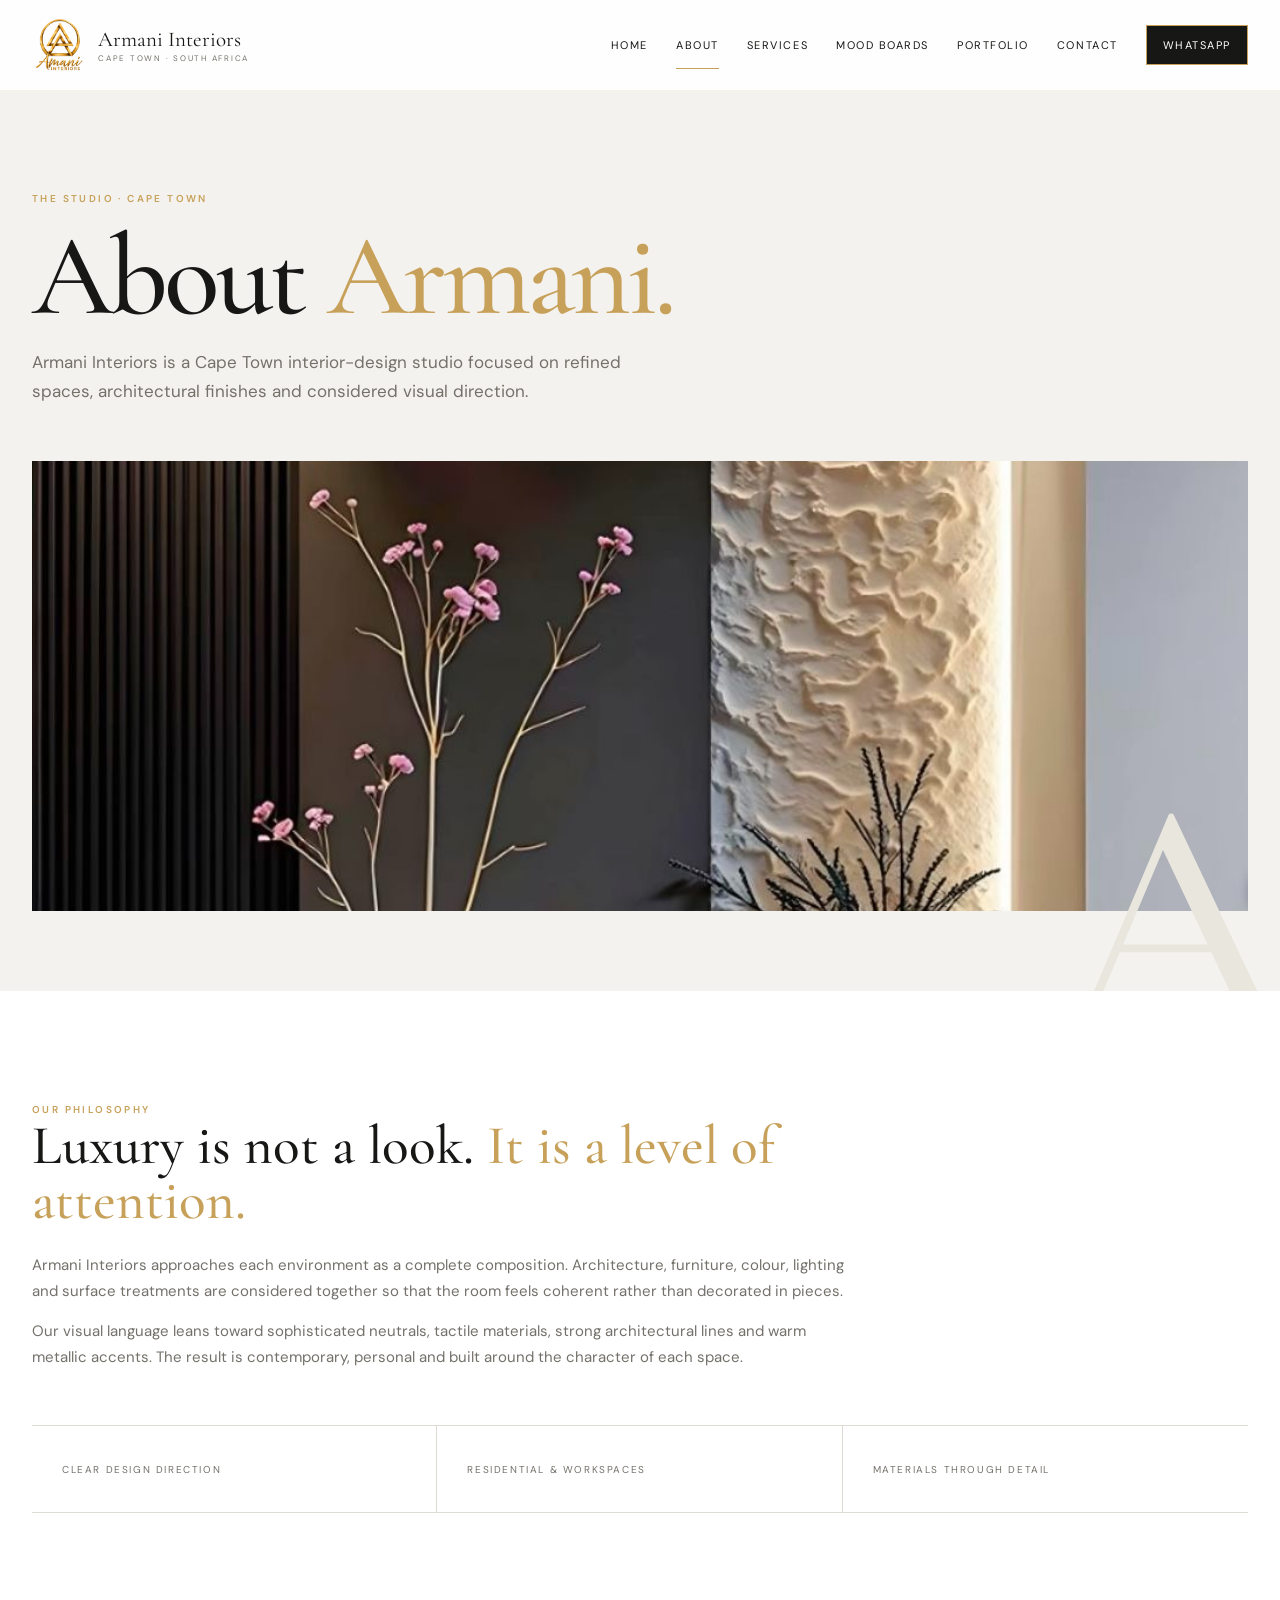
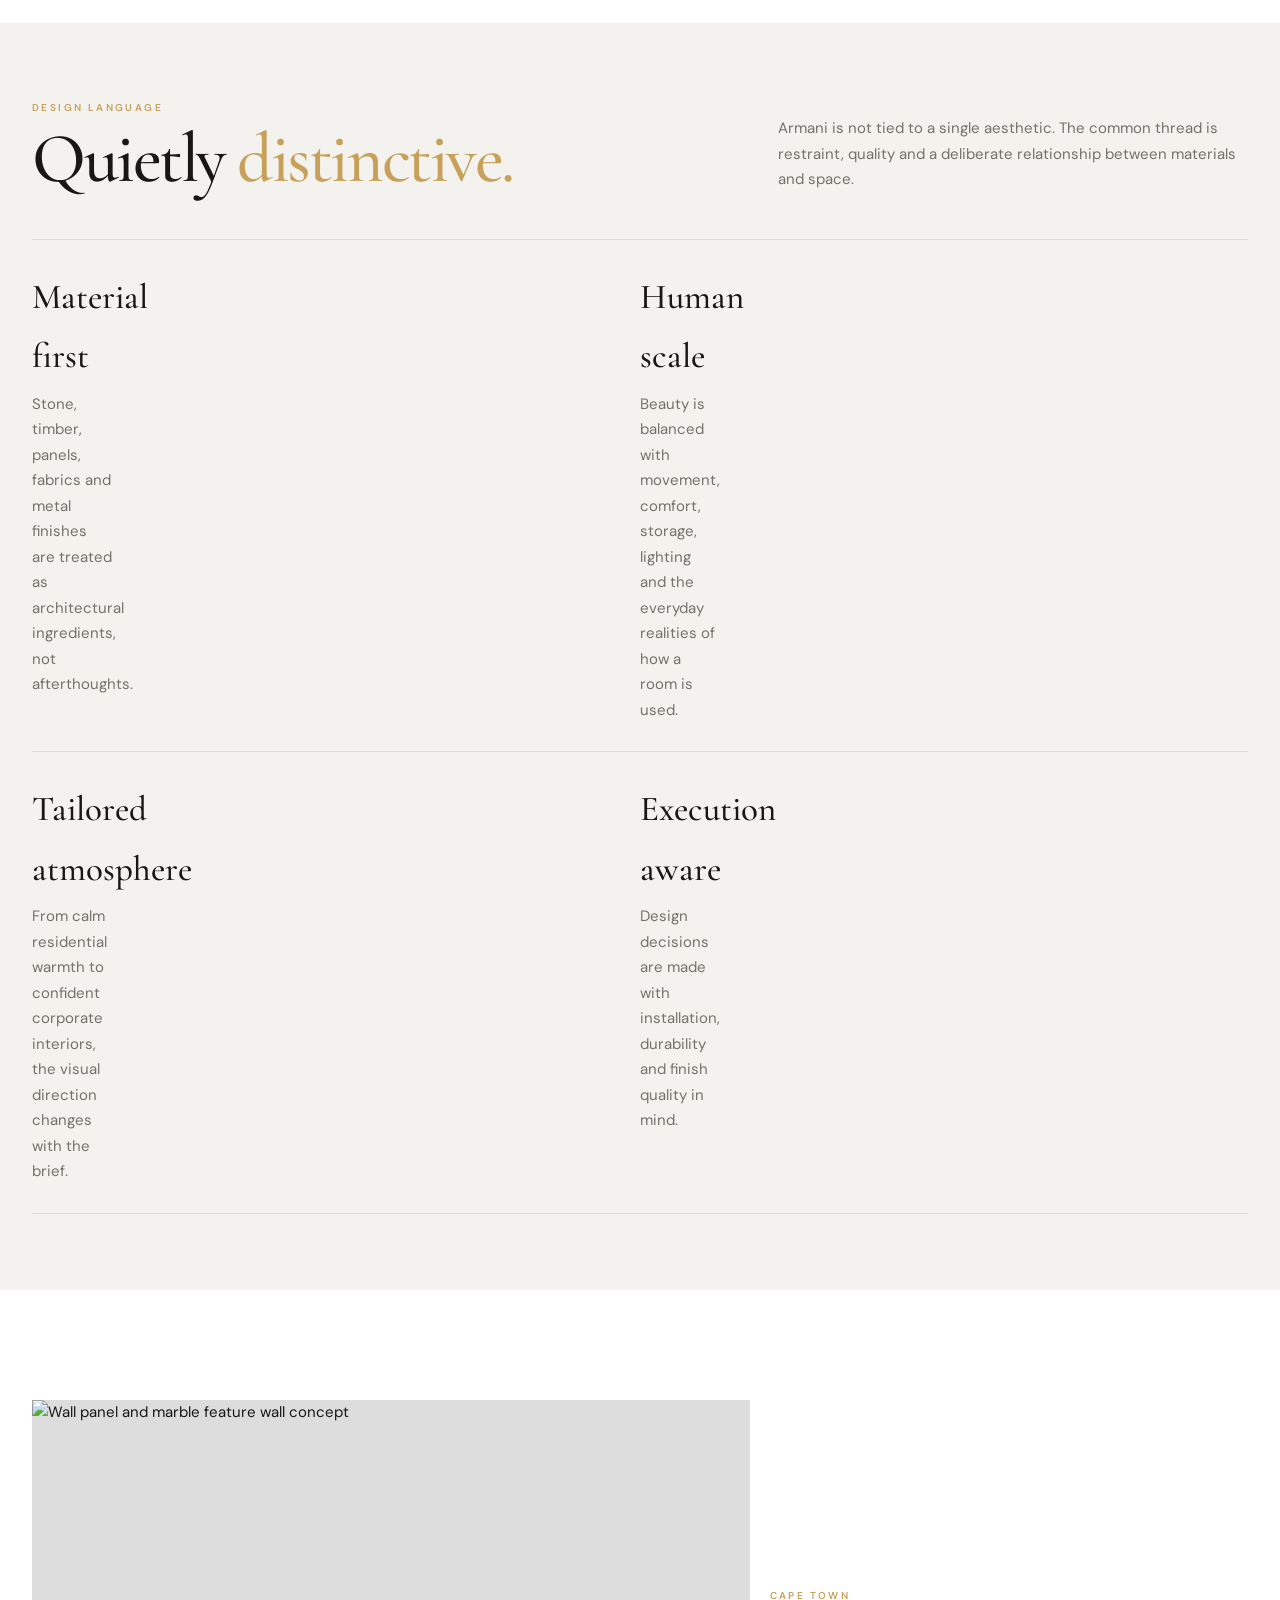
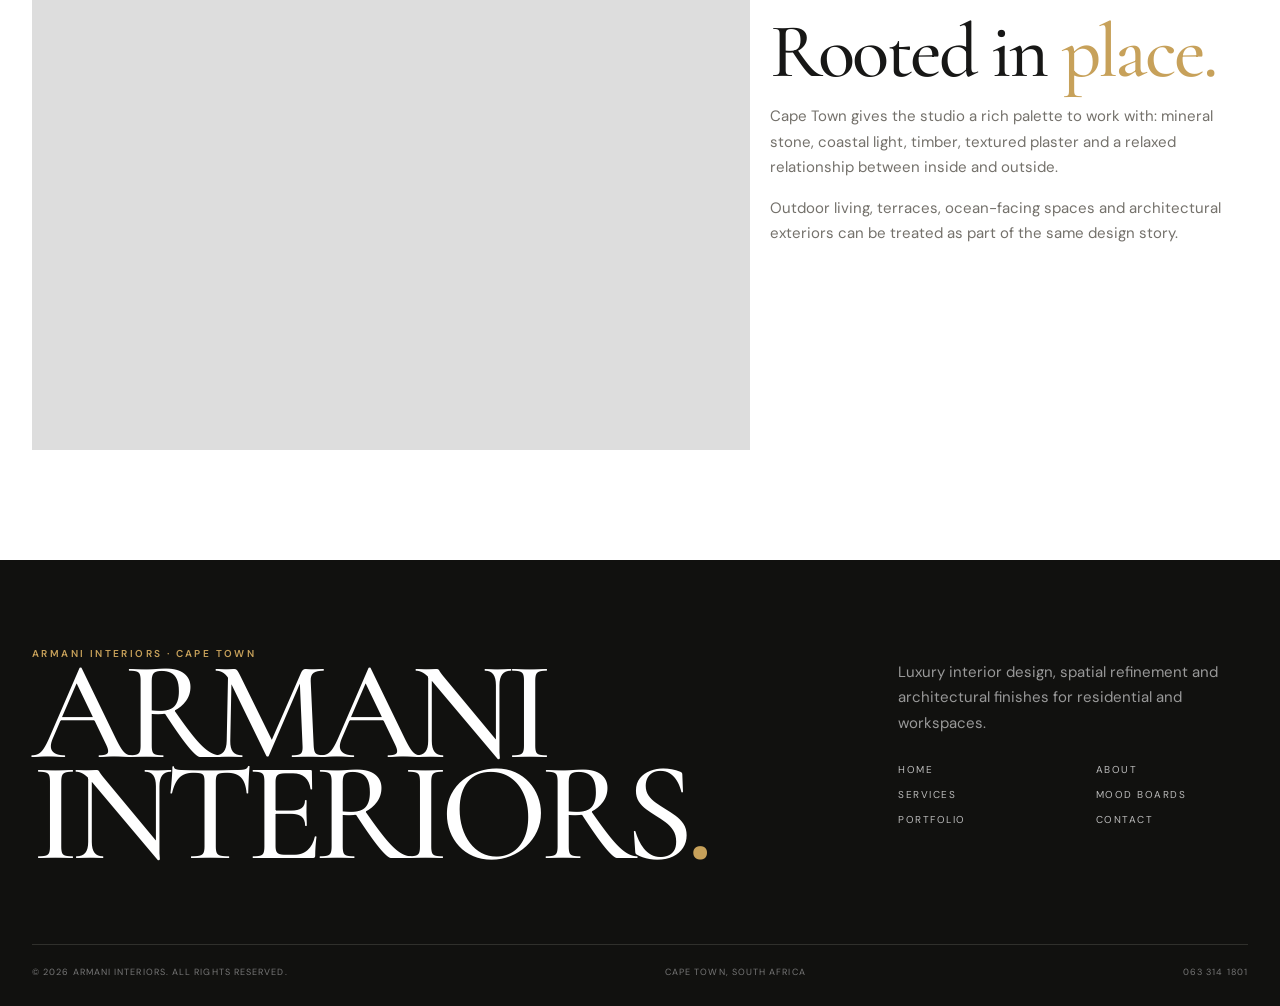
==== commit 54e6b090: "Add files via upload" ====
--- a/about.html
+++ b/about.html
@@ -1,3 +1,3 @@
 <!doctype html><html lang="en"><head><meta charset="utf-8"><meta name="viewport" content="width=device-width,initial-scale=1"><meta name="theme-color" content="#171716">
 <link rel="stylesheet" href="styles.css"><link rel="icon" href="assets/file_00000000468882109722c236b405d315.png">
-<title>About | Armani Interiors</title><meta name="description" content="Discover Armani Interiors, a Cape Town interior-design studio focused on refined spaces, materials and architectural detail."></head><body><header class="site-header"><div class="wrap nav"><a class="brand" href="index.html" aria-label="Armani Interiors home"><img src="assets/file_00000000468882109722c236b405d315.png" alt="Armani Interiors logo"><span class="brand-text">Armani Interiors<small>Cape Town · South Africa</small></span></a><nav class="nav-links" aria-label="Primary navigation"><a class="" href="index.html">Home</a><a class="active" href="about.html">About</a><a class="" href="services.html">Services</a><a class="" href="mood-boards.html">Mood Boards</a><a class="" href="portfolio.html">Portfolio</a><a class="" href="contact.html">Contact</a><a class="nav-cta" data-whatsapp target="_blank" rel="noopener">WhatsApp</a></nav><button class="menu-btn" aria-label="Open menu" aria-expanded="false"><span></span><span></span></button></div><nav class="mobile-menu" aria-label="Mobile navigation"><a href="index.html">Home</a><a href="about.html">About</a><a href="services.html">Services</a><a href="mood-boards.html">Mood Boards</a><a href="portfolio.html">Portfolio</a><a href="contact.html">Contact</a><a data-whatsapp target="_blank" rel="noopener">WhatsApp</a></nav></header><main><section class="page-hero"><div class="wrap"><div class="eyebrow">The Studio · Cape Town</div><h1 class="display">About <span class="gold">Armani.</span></h1><p>Armani Interiors is a Cape Town interior-design studio focused on refined spaces, architectural finishes and considered visual direction.</p><div class="page-hero-image reveal"><img src="assets/IMG-20261007-WA0009.jpg" alt="Architectural interior detail with sculptural wall treatment" fetchpriority="high"></div></div><div class="ghost">A</div></section><section class="section"><div class="wrap"><div class="rich-copy reveal"><div class="eyebrow">Our Philosophy</div><h2>Luxury is not a look. <span class="gold">It is a level of attention.</span></h2><p>Armani Interiors approaches each environment as a complete composition. Architecture, furniture, colour, lighting and surface treatments are considered together so that the room feels coherent rather than decorated in pieces.</p><p>Our visual language leans toward sophisticated neutrals, tactile materials, strong architectural lines and warm metallic accents. The result is contemporary, personal and built around the character of each space.</p></div><div class="stats"><div class="stat reveal"><span>Clear design direction</span></div><div class="stat reveal delay-1"><span>Residential & workspaces</span></div><div class="stat reveal delay-2"><span>Materials through detail</span></div></div></div></section><section class="section-sm" style="background:var(--soft)"><div class="wrap"><div class="section-head reveal"><div><div class="eyebrow">Design Language</div><h2 class="display">Quietly <span class="gold">distinctive.</span></h2></div><p>Armani is not tied to a single aesthetic. The common thread is restraint, quality and a deliberate relationship between materials and space.</p></div><div class="detail-list"><div class="detail-row reveal"><div><h3>Material first</h3><p>Stone, timber, panels, fabrics and metal finishes are treated as architectural ingredients, not afterthoughts.</p></div></div><div class="detail-row reveal delay-1"><div><h3>Human scale</h3><p>Beauty is balanced with movement, comfort, storage, lighting and the everyday realities of how a room is used.</p></div></div><div class="detail-row reveal delay-2"><div><h3>Tailored atmosphere</h3><p>From calm residential warmth to confident corporate interiors, the visual direction changes with the brief.</p></div></div><div class="detail-row reveal delay-3"><div><h3>Execution aware</h3><p>Design decisions are made with installation, durability and finish quality in mind.</p></div></div></div></div></section><section class="section"><div class="wrap editorial"><div><div class="image-frame large reveal"><img src="https://images.unsplash.com/photo-1782718979452-13ae46c6f59d?auto=format&fit=crop&fm=jpg&ixlib=rb-4.1.0&q=88&w=2400" alt="Wall panel and marble feature wall concept" loading="lazy"></div></div><div class="reveal delay-1" style="align-self:center"><div class="eyebrow">Cape Town</div><h2 class="display" style="font-size:clamp(50px,6vw,86px);margin:12px 0">Rooted in <span class="gold">place.</span></h2><p style="color:var(--gray)">Cape Town gives the studio a rich palette to work with: mineral stone, coastal light, timber, textured plaster and a relaxed relationship between inside and outside.</p><p style="color:var(--gray)">Outdoor living, terraces, ocean-facing spaces and architectural exteriors can be treated as part of the same design story.</p></div></div></section></main><footer class="footer"><div class="wrap"><div class="footer-top"><div><div class="eyebrow">Armani Interiors · Cape Town</div><h2>ARMANI INTERIORS<span>.</span></h2></div><div class="footer-copy"><p>Luxury interior design, spatial refinement and architectural finishes for residential and workspaces.</p><div class="footer-links"><a href="index.html">Home</a><a href="about.html">About</a><a href="services.html">Services</a><a href="mood-boards.html">Mood Boards</a><a href="portfolio.html">Portfolio</a><a href="contact.html">Contact</a></div></div></div><div class="footer-bottom"><span>© 2026 Armani Interiors</span><span>Cape Town, South Africa</span><span>063 314 1801</span></div></div></footer><script src="script.js"></script></body></html>+<title>About | Armani Interiors</title><meta name="description" content="Discover Armani Interiors, a Cape Town interior-design studio focused on refined spaces, materials and architectural detail."></head><body><header class="site-header"><div class="wrap nav"><a class="brand" href="index.html" aria-label="Armani Interiors home"><img src="assets/file_00000000468882109722c236b405d315.png" alt="Armani Interiors logo"><span class="brand-text">Armani Interiors<small>Cape Town · South Africa</small></span></a><nav class="nav-links" aria-label="Primary navigation"><a class="" href="index.html">Home</a><a class="active" href="about.html">About</a><a class="" href="services.html">Services</a><a class="" href="mood-boards.html">Mood Boards</a><a class="" href="portfolio.html">Portfolio</a><a class="" href="contact.html">Contact</a><a class="nav-cta" data-whatsapp target="_blank" rel="noopener">WhatsApp</a></nav><button class="menu-btn" aria-label="Open menu" aria-expanded="false"><span></span><span></span></button></div><nav class="mobile-menu" aria-label="Mobile navigation"><a href="index.html">Home</a><a href="about.html">About</a><a href="services.html">Services</a><a href="mood-boards.html">Mood Boards</a><a href="portfolio.html">Portfolio</a><a href="contact.html">Contact</a><a data-whatsapp target="_blank" rel="noopener">WhatsApp</a></nav></header><main><section class="page-hero"><div class="wrap"><div class="eyebrow">The Studio · Cape Town</div><h1 class="display">About <span class="gold">Armani.</span></h1><p>Armani Interiors is a Cape Town interior-design studio focused on refined spaces, architectural finishes and considered visual direction.</p><div class="page-hero-image reveal"><img src="assets/IMG-20261007-WA0009.jpg" alt="Architectural interior detail with sculptural wall treatment" fetchpriority="high"></div></div><div class="ghost">A</div></section><section class="section"><div class="wrap"><div class="rich-copy reveal"><div class="eyebrow">Our Philosophy</div><h2>Luxury is not a look. <span class="gold">It is a level of attention.</span></h2><p>Armani Interiors approaches each environment as a complete composition. Architecture, furniture, colour, lighting and surface treatments are considered together so that the room feels coherent rather than decorated in pieces.</p><p>Our visual language leans toward sophisticated neutrals, tactile materials, strong architectural lines and warm metallic accents. The result is contemporary, personal and built around the character of each space.</p></div><div class="stats"><div class="stat reveal"><span>Clear design direction</span></div><div class="stat reveal delay-1"><span>Residential & workspaces</span></div><div class="stat reveal delay-2"><span>Materials through detail</span></div></div></div></section><section class="section-sm" style="background:var(--soft)"><div class="wrap"><div class="section-head reveal"><div><div class="eyebrow">Design Language</div><h2 class="display">Quietly <span class="gold">distinctive.</span></h2></div><p>Armani is not tied to a single aesthetic. The common thread is restraint, quality and a deliberate relationship between materials and space.</p></div><div class="detail-list"><div class="detail-row reveal"><div><h3>Material first</h3><p>Stone, timber, panels, fabrics and metal finishes are treated as architectural ingredients, not afterthoughts.</p></div></div><div class="detail-row reveal delay-1"><div><h3>Human scale</h3><p>Beauty is balanced with movement, comfort, storage, lighting and the everyday realities of how a room is used.</p></div></div><div class="detail-row reveal delay-2"><div><h3>Tailored atmosphere</h3><p>From calm residential warmth to confident corporate interiors, the visual direction changes with the brief.</p></div></div><div class="detail-row reveal delay-3"><div><h3>Execution aware</h3><p>Design decisions are made with installation, durability and finish quality in mind.</p></div></div></div></div></section><section class="section"><div class="wrap editorial"><div><div class="image-frame large reveal"><img src="https://images.unsplash.com/photo-1782718979452-13ae46c6f59d?auto=format&fit=crop&fm=jpg&ixlib=rb-4.1.0&q=88&w=2400" alt="Wall panel and marble feature wall concept" loading="lazy"></div></div><div class="reveal delay-1" style="align-self:center"><div class="eyebrow">Cape Town</div><h2 class="display" style="font-size:clamp(50px,6vw,86px);margin:12px 0">Rooted in <span class="gold">place.</span></h2><p style="color:var(--gray)">Cape Town gives the studio a rich palette to work with: mineral stone, coastal light, timber, textured plaster and a relaxed relationship between inside and outside.</p><p style="color:var(--gray)">Outdoor living, terraces, ocean-facing spaces and architectural exteriors can be treated as part of the same design story.</p></div></div></section></main><footer class="footer"><div class="wrap"><div class="footer-top"><div><div class="eyebrow">Armani Interiors · Cape Town</div><h2>ARMANI INTERIORS<span>.</span></h2></div><div class="footer-copy"><p>Luxury interior design, spatial refinement and architectural finishes for residential and workspaces.</p><div class="footer-links"><a href="index.html">Home</a><a href="about.html">About</a><a href="services.html">Services</a><a href="mood-boards.html">Mood Boards</a><a href="portfolio.html">Portfolio</a><a href="contact.html">Contact</a></div></div></div><div class="footer-bottom"><span>© 2026 Armani Interiors. All rights reserved.</span><span>Cape Town, South Africa</span><span>063 314 1801</span></div></div></footer><script src="script.js"></script></body></html>
--- a/styles.css
+++ b/styles.css
@@ -252,3 +252,13 @@
   .patio-inset{width:52%}
   .service-image-inset,.portfolio-image-inset{width:42%;right:10px;bottom:10px}
 }
+
+
+/* About page: mobile readability fix for Design Language detail rows. */
+@media (max-width: 560px) {
+  .detail-list { grid-template-columns: minmax(0, 1fr); width: 100%; min-width: 0; }
+  .detail-row { grid-template-columns: minmax(0, 1fr); gap: 8px; padding: 22px 0; min-width: 0; }
+  .detail-row > div { min-width: 0; width: 100%; }
+  .detail-row h3 { font-size: clamp(27px, 7vw, 32px); line-height: 1.18; overflow-wrap: anywhere; }
+  .detail-row p { max-width: none; width: 100%; font-size: 15px; line-height: 1.7; overflow-wrap: break-word; word-break: normal; }
+}
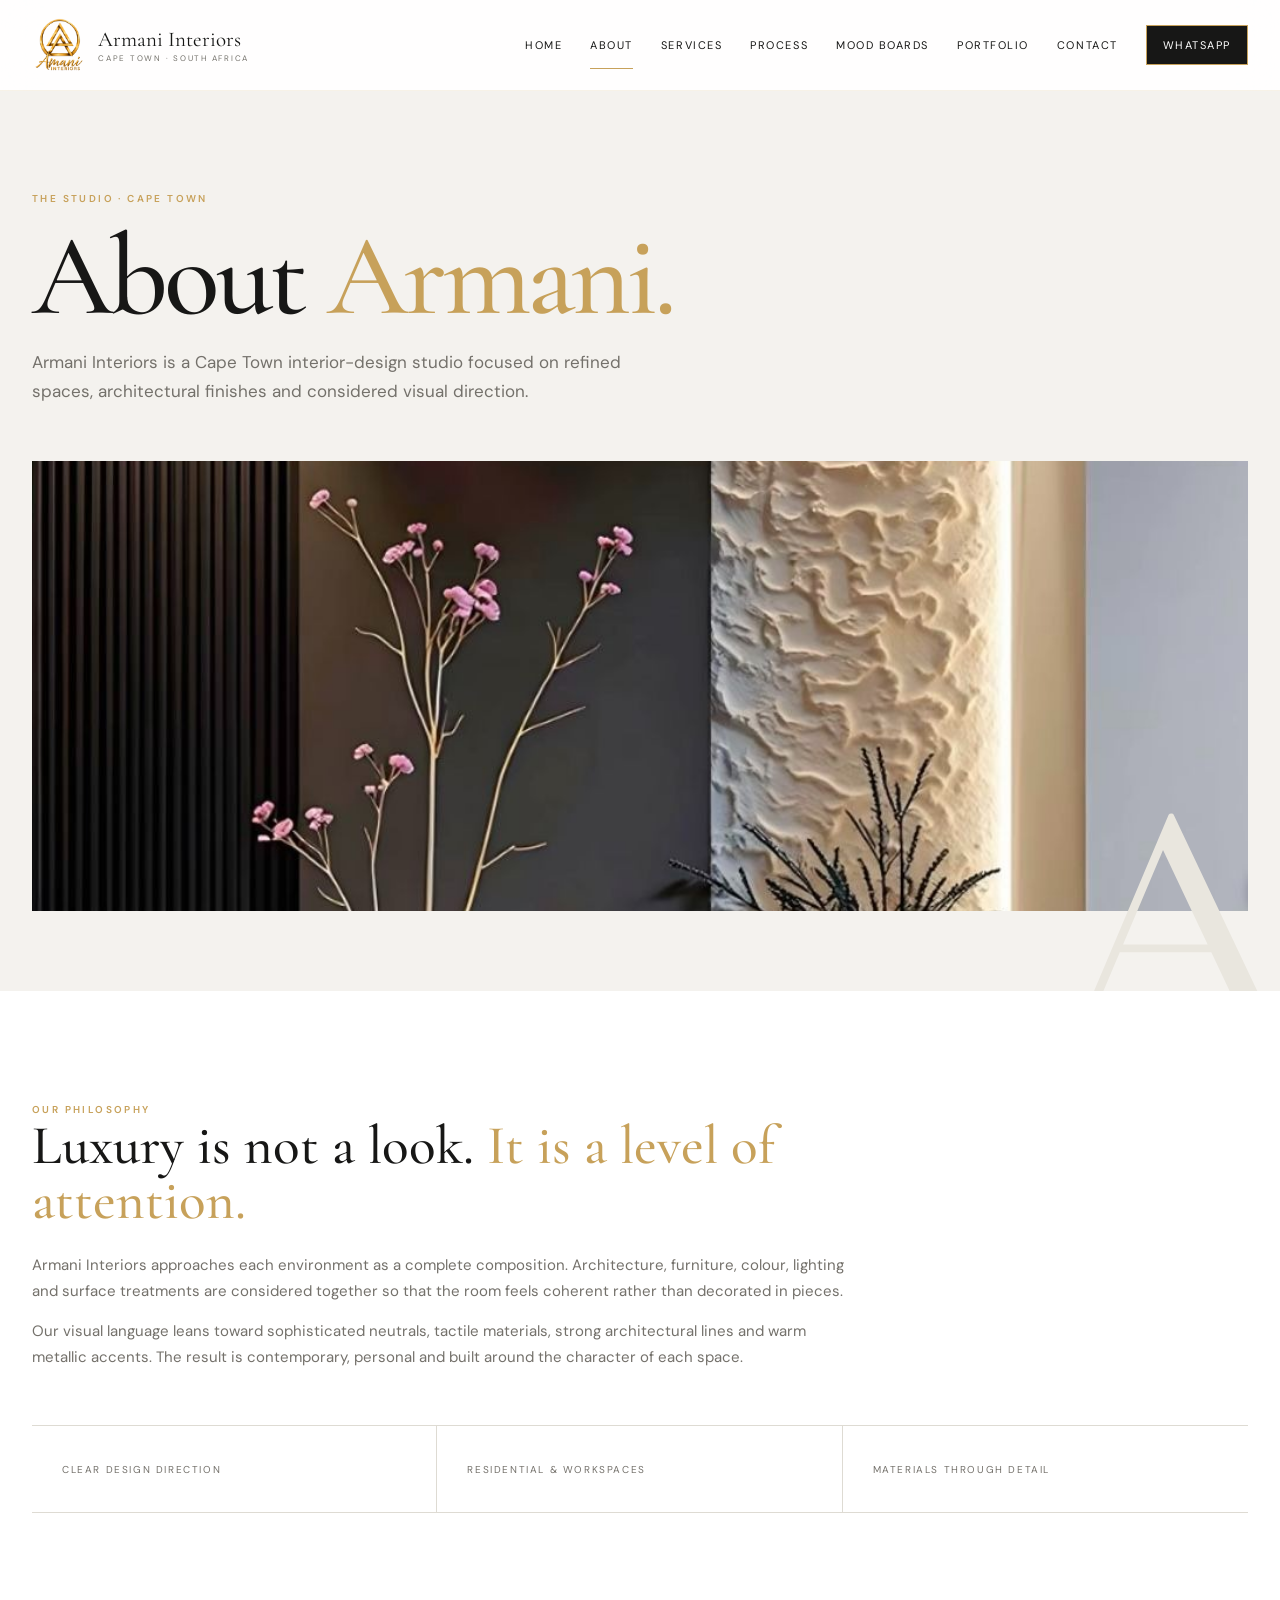
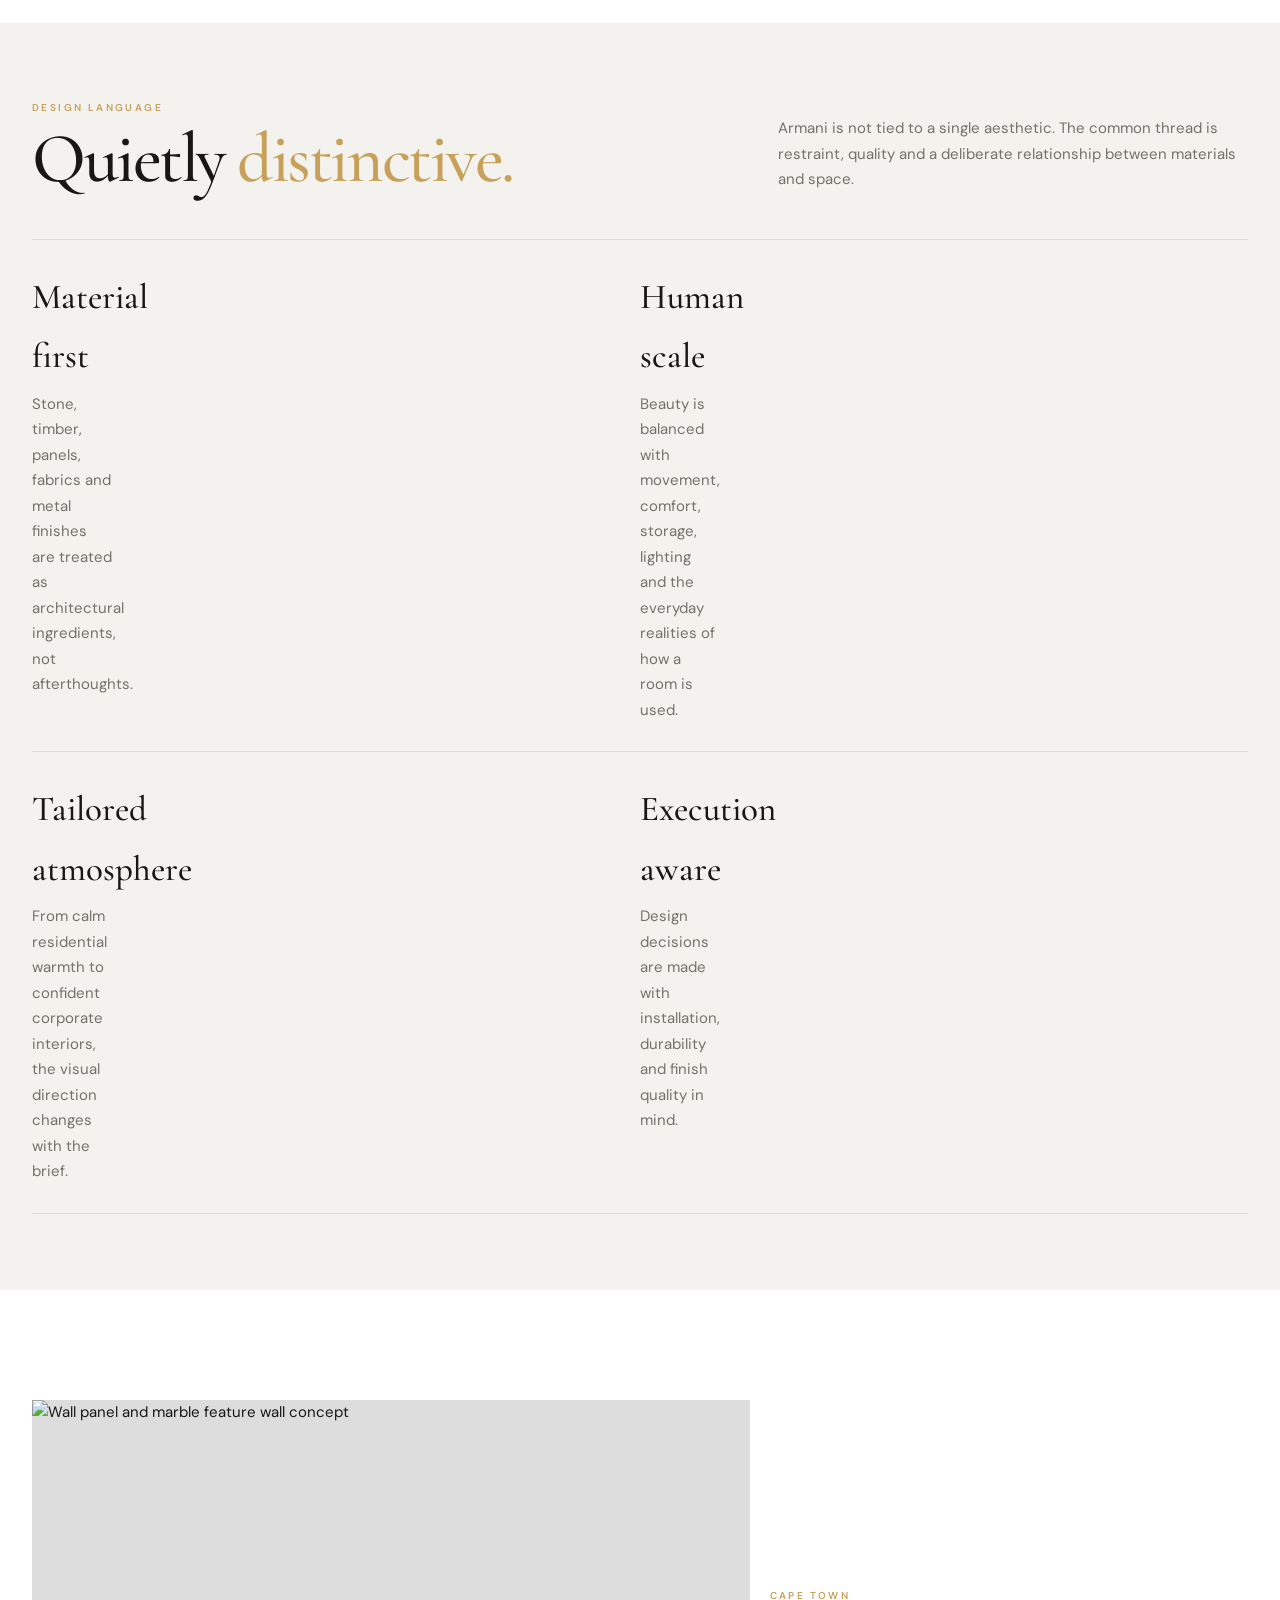
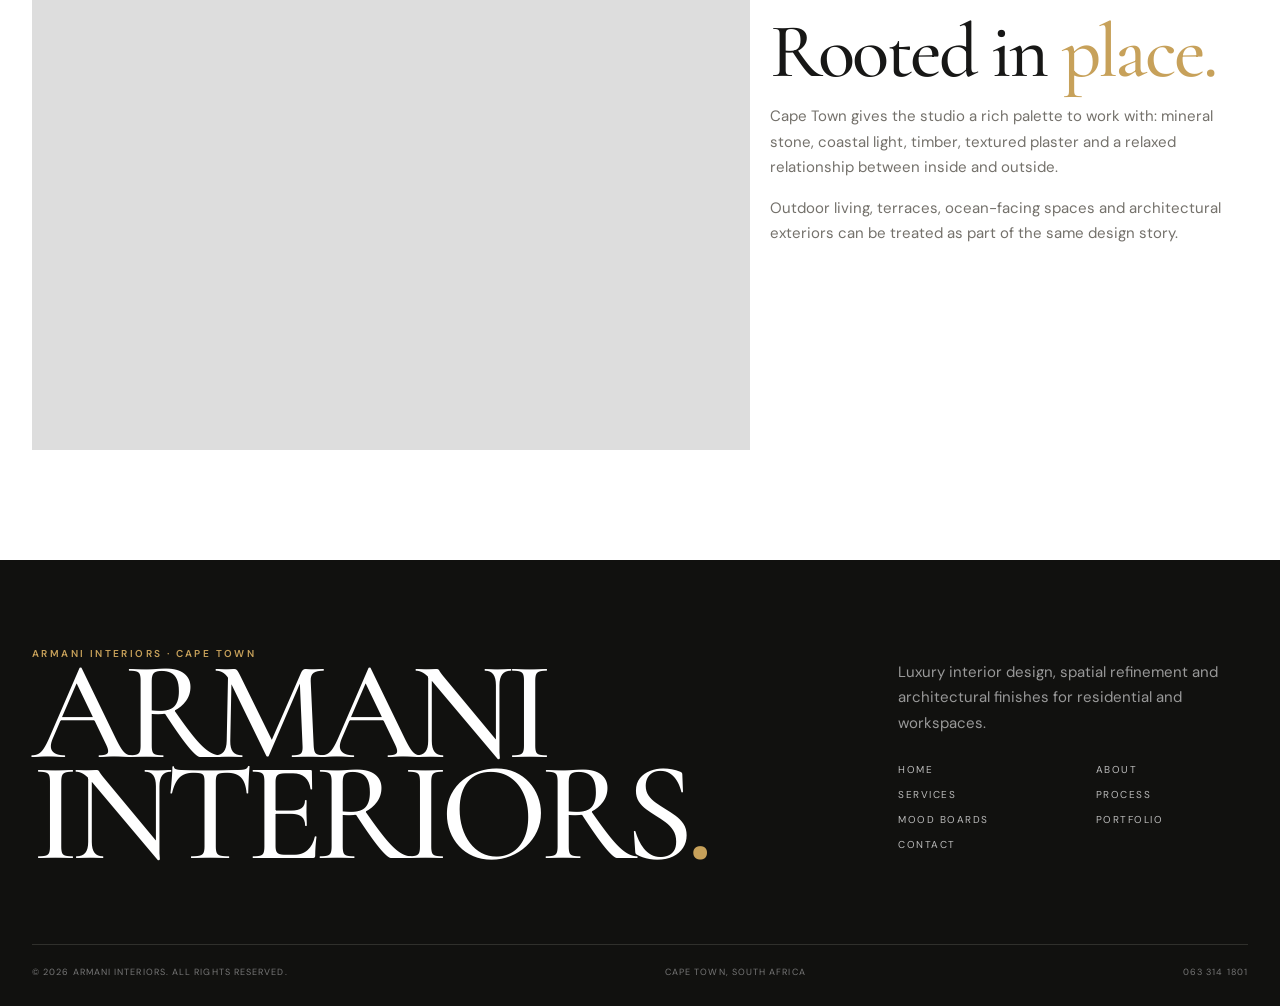
==== commit 32de3922: "Add files via upload" ====
--- a/about.html
+++ b/about.html
@@ -1,3 +1,3 @@
 <!doctype html><html lang="en"><head><meta charset="utf-8"><meta name="viewport" content="width=device-width,initial-scale=1"><meta name="theme-color" content="#171716">
 <link rel="stylesheet" href="styles.css"><link rel="icon" href="assets/file_00000000468882109722c236b405d315.png">
-<title>About | Armani Interiors</title><meta name="description" content="Discover Armani Interiors, a Cape Town interior-design studio focused on refined spaces, materials and architectural detail."></head><body><header class="site-header"><div class="wrap nav"><a class="brand" href="index.html" aria-label="Armani Interiors home"><img src="assets/file_00000000468882109722c236b405d315.png" alt="Armani Interiors logo"><span class="brand-text">Armani Interiors<small>Cape Town · South Africa</small></span></a><nav class="nav-links" aria-label="Primary navigation"><a class="" href="index.html">Home</a><a class="active" href="about.html">About</a><a class="" href="services.html">Services</a><a class="" href="mood-boards.html">Mood Boards</a><a class="" href="portfolio.html">Portfolio</a><a class="" href="contact.html">Contact</a><a class="nav-cta" data-whatsapp target="_blank" rel="noopener">WhatsApp</a></nav><button class="menu-btn" aria-label="Open menu" aria-expanded="false"><span></span><span></span></button></div><nav class="mobile-menu" aria-label="Mobile navigation"><a href="index.html">Home</a><a href="about.html">About</a><a href="services.html">Services</a><a href="mood-boards.html">Mood Boards</a><a href="portfolio.html">Portfolio</a><a href="contact.html">Contact</a><a data-whatsapp target="_blank" rel="noopener">WhatsApp</a></nav></header><main><section class="page-hero"><div class="wrap"><div class="eyebrow">The Studio · Cape Town</div><h1 class="display">About <span class="gold">Armani.</span></h1><p>Armani Interiors is a Cape Town interior-design studio focused on refined spaces, architectural finishes and considered visual direction.</p><div class="page-hero-image reveal"><img src="assets/IMG-20261007-WA0009.jpg" alt="Architectural interior detail with sculptural wall treatment" fetchpriority="high"></div></div><div class="ghost">A</div></section><section class="section"><div class="wrap"><div class="rich-copy reveal"><div class="eyebrow">Our Philosophy</div><h2>Luxury is not a look. <span class="gold">It is a level of attention.</span></h2><p>Armani Interiors approaches each environment as a complete composition. Architecture, furniture, colour, lighting and surface treatments are considered together so that the room feels coherent rather than decorated in pieces.</p><p>Our visual language leans toward sophisticated neutrals, tactile materials, strong architectural lines and warm metallic accents. The result is contemporary, personal and built around the character of each space.</p></div><div class="stats"><div class="stat reveal"><span>Clear design direction</span></div><div class="stat reveal delay-1"><span>Residential & workspaces</span></div><div class="stat reveal delay-2"><span>Materials through detail</span></div></div></div></section><section class="section-sm" style="background:var(--soft)"><div class="wrap"><div class="section-head reveal"><div><div class="eyebrow">Design Language</div><h2 class="display">Quietly <span class="gold">distinctive.</span></h2></div><p>Armani is not tied to a single aesthetic. The common thread is restraint, quality and a deliberate relationship between materials and space.</p></div><div class="detail-list"><div class="detail-row reveal"><div><h3>Material first</h3><p>Stone, timber, panels, fabrics and metal finishes are treated as architectural ingredients, not afterthoughts.</p></div></div><div class="detail-row reveal delay-1"><div><h3>Human scale</h3><p>Beauty is balanced with movement, comfort, storage, lighting and the everyday realities of how a room is used.</p></div></div><div class="detail-row reveal delay-2"><div><h3>Tailored atmosphere</h3><p>From calm residential warmth to confident corporate interiors, the visual direction changes with the brief.</p></div></div><div class="detail-row reveal delay-3"><div><h3>Execution aware</h3><p>Design decisions are made with installation, durability and finish quality in mind.</p></div></div></div></div></section><section class="section"><div class="wrap editorial"><div><div class="image-frame large reveal"><img src="https://images.unsplash.com/photo-1782718979452-13ae46c6f59d?auto=format&fit=crop&fm=jpg&ixlib=rb-4.1.0&q=88&w=2400" alt="Wall panel and marble feature wall concept" loading="lazy"></div></div><div class="reveal delay-1" style="align-self:center"><div class="eyebrow">Cape Town</div><h2 class="display" style="font-size:clamp(50px,6vw,86px);margin:12px 0">Rooted in <span class="gold">place.</span></h2><p style="color:var(--gray)">Cape Town gives the studio a rich palette to work with: mineral stone, coastal light, timber, textured plaster and a relaxed relationship between inside and outside.</p><p style="color:var(--gray)">Outdoor living, terraces, ocean-facing spaces and architectural exteriors can be treated as part of the same design story.</p></div></div></section></main><footer class="footer"><div class="wrap"><div class="footer-top"><div><div class="eyebrow">Armani Interiors · Cape Town</div><h2>ARMANI INTERIORS<span>.</span></h2></div><div class="footer-copy"><p>Luxury interior design, spatial refinement and architectural finishes for residential and workspaces.</p><div class="footer-links"><a href="index.html">Home</a><a href="about.html">About</a><a href="services.html">Services</a><a href="mood-boards.html">Mood Boards</a><a href="portfolio.html">Portfolio</a><a href="contact.html">Contact</a></div></div></div><div class="footer-bottom"><span>© 2026 Armani Interiors. All rights reserved.</span><span>Cape Town, South Africa</span><span>063 314 1801</span></div></div></footer><script src="script.js"></script></body></html>+<title>About | Armani Interiors</title><meta name="description" content="Discover Armani Interiors, a Cape Town interior-design studio focused on refined spaces, materials and architectural detail."></head><body><header class="site-header"><div class="wrap nav"><a class="brand" href="index.html" aria-label="Armani Interiors home"><img src="assets/file_00000000468882109722c236b405d315.png" alt="Armani Interiors logo"><span class="brand-text">Armani Interiors<small>Cape Town · South Africa</small></span></a><nav class="nav-links" aria-label="Primary navigation"><a class="" href="index.html">Home</a><a class="active" href="about.html">About</a><a class="" href="services.html">Services</a><a class="" href="process.html">Process</a><a class="" href="mood-boards.html">Mood Boards</a><a class="" href="portfolio.html">Portfolio</a><a class="" href="contact.html">Contact</a><a class="nav-cta" data-whatsapp target="_blank" rel="noopener">WhatsApp</a></nav><button class="menu-btn" aria-label="Open menu" aria-expanded="false"><span></span><span></span></button></div><nav class="mobile-menu" aria-label="Mobile navigation"><a href="index.html">Home</a><a href="about.html">About</a><a href="services.html">Services</a><a href="process.html">Process</a><a href="mood-boards.html">Mood Boards</a><a href="portfolio.html">Portfolio</a><a href="contact.html">Contact</a><a data-whatsapp target="_blank" rel="noopener">WhatsApp</a></nav></header><main><section class="page-hero"><div class="wrap"><div class="eyebrow">The Studio · Cape Town</div><h1 class="display">About <span class="gold">Armani.</span></h1><p>Armani Interiors is a Cape Town interior-design studio focused on refined spaces, architectural finishes and considered visual direction.</p><div class="page-hero-image reveal"><img src="assets/IMG-20261007-WA0009.jpg" alt="Architectural interior detail with sculptural wall treatment" fetchpriority="high"></div></div><div class="ghost">A</div></section><section class="section"><div class="wrap"><div class="rich-copy reveal"><div class="eyebrow">Our Philosophy</div><h2>Luxury is not a look. <span class="gold">It is a level of attention.</span></h2><p>Armani Interiors approaches each environment as a complete composition. Architecture, furniture, colour, lighting and surface treatments are considered together so that the room feels coherent rather than decorated in pieces.</p><p>Our visual language leans toward sophisticated neutrals, tactile materials, strong architectural lines and warm metallic accents. The result is contemporary, personal and built around the character of each space.</p></div><div class="stats"><div class="stat reveal"><span>Clear design direction</span></div><div class="stat reveal delay-1"><span>Residential & workspaces</span></div><div class="stat reveal delay-2"><span>Materials through detail</span></div></div></div></section><section class="section-sm" style="background:var(--soft)"><div class="wrap"><div class="section-head reveal"><div><div class="eyebrow">Design Language</div><h2 class="display">Quietly <span class="gold">distinctive.</span></h2></div><p>Armani is not tied to a single aesthetic. The common thread is restraint, quality and a deliberate relationship between materials and space.</p></div><div class="detail-list"><div class="detail-row reveal"><div><h3>Material first</h3><p>Stone, timber, panels, fabrics and metal finishes are treated as architectural ingredients, not afterthoughts.</p></div></div><div class="detail-row reveal delay-1"><div><h3>Human scale</h3><p>Beauty is balanced with movement, comfort, storage, lighting and the everyday realities of how a room is used.</p></div></div><div class="detail-row reveal delay-2"><div><h3>Tailored atmosphere</h3><p>From calm residential warmth to confident corporate interiors, the visual direction changes with the brief.</p></div></div><div class="detail-row reveal delay-3"><div><h3>Execution aware</h3><p>Design decisions are made with installation, durability and finish quality in mind.</p></div></div></div></div></section><section class="section"><div class="wrap editorial"><div><div class="image-frame large reveal"><img src="https://images.unsplash.com/photo-1782718979452-13ae46c6f59d?auto=format&fit=crop&fm=jpg&ixlib=rb-4.1.0&q=88&w=2400" alt="Wall panel and marble feature wall concept" loading="lazy"></div></div><div class="reveal delay-1" style="align-self:center"><div class="eyebrow">Cape Town</div><h2 class="display" style="font-size:clamp(50px,6vw,86px);margin:12px 0">Rooted in <span class="gold">place.</span></h2><p style="color:var(--gray)">Cape Town gives the studio a rich palette to work with: mineral stone, coastal light, timber, textured plaster and a relaxed relationship between inside and outside.</p><p style="color:var(--gray)">Outdoor living, terraces, ocean-facing spaces and architectural exteriors can be treated as part of the same design story.</p></div></div></section></main><footer class="footer"><div class="wrap"><div class="footer-top"><div><div class="eyebrow">Armani Interiors · Cape Town</div><h2>ARMANI INTERIORS<span>.</span></h2></div><div class="footer-copy"><p>Luxury interior design, spatial refinement and architectural finishes for residential and workspaces.</p><div class="footer-links"><a href="index.html">Home</a><a href="about.html">About</a><a href="services.html">Services</a><a href="process.html">Process</a><a href="mood-boards.html">Mood Boards</a><a href="portfolio.html">Portfolio</a><a href="contact.html">Contact</a></div></div></div><div class="footer-bottom"><span>© 2026 Armani Interiors. All rights reserved.</span><span>Cape Town, South Africa</span><span>063 314 1801</span></div></div></footer><script src="script.js"></script></body></html>
--- a/styles.css
+++ b/styles.css
@@ -262,3 +262,72 @@
   .detail-row h3 { font-size: clamp(27px, 7vw, 32px); line-height: 1.18; overflow-wrap: anywhere; }
   .detail-row p { max-width: none; width: 100%; font-size: 15px; line-height: 1.7; overflow-wrap: break-word; word-break: normal; }
 }
+
+
+/* Robust mobile layout correction for About > Design Language. */
+@media screen and (max-width: 600px) {
+  .detail-list {
+    display: grid !important;
+    grid-template-columns: minmax(0, 1fr) !important;
+    gap: 0 !important;
+    width: 100% !important;
+    max-width: 100% !important;
+    min-width: 0 !important;
+  }
+  .detail-list .detail-row {
+    display: block !important;
+    grid-template-columns: minmax(0, 1fr) !important;
+    width: 100% !important;
+    max-width: 100% !important;
+    min-width: 0 !important;
+    height: auto !important;
+    min-height: 0 !important;
+    padding: 20px 0 !important;
+    overflow: visible !important;
+  }
+  .detail-list .detail-row > div,
+  .detail-list .detail-row h3,
+  .detail-list .detail-row p {
+    display: block !important;
+    width: 100% !important;
+    max-width: 100% !important;
+    min-width: 0 !important;
+    height: auto !important;
+    white-space: normal !important;
+    overflow: visible !important;
+    text-overflow: clip !important;
+    word-break: normal !important;
+    overflow-wrap: anywhere !important;
+  }
+  .detail-list .detail-row h3 {
+    font-size: clamp(25px, 7vw, 31px) !important;
+    line-height: 1.2 !important;
+    margin: 0 0 8px !important;
+  }
+  .detail-list .detail-row p {
+    font-size: 15px !important;
+    line-height: 1.7 !important;
+    margin: 0 !important;
+  }
+  .detail-list .detail-row::before,
+  .detail-list .detail-row::after { max-width: 100%; }
+}
+
+/* Keep the copyright notice readable and visible in every page footer on phones. */
+@media screen and (max-width: 600px) {
+  .footer-bottom { display:flex; flex-wrap:wrap; gap:10px 16px; align-items:center; }
+  .footer-bottom span { max-width:100%; white-space:normal; overflow-wrap:anywhere; }
+}
+
+/* Process page */
+.process-grid{display:grid;grid-template-columns:repeat(3,minmax(0,1fr));gap:18px;margin-top:34px}
+.process-step{min-width:0;padding:26px;border:1px solid rgba(184,145,77,.28);background:rgba(255,255,255,.025)}
+.step-number{display:inline-block;color:var(--gold,#b9955b);font-size:13px;letter-spacing:.16em;margin-bottom:22px}
+.process-step h3{font-size:clamp(20px,2vw,27px);line-height:1.25;margin:0 0 12px}
+.process-step p,.fee-panel p,.fee-panel li{line-height:1.75}
+.process-fee-section{padding-top:10px}
+.fee-panel{display:grid;grid-template-columns:minmax(0,1.6fr) minmax(220px,.8fr);gap:36px;align-items:center;padding:clamp(24px,5vw,54px);background:#f1eee8;color:#252421}
+.fee-panel h2{margin:10px 0 14px}.fee-panel ul{padding-left:20px}.fee-note{font-size:13px;opacity:.78}.fee-price{display:flex;flex-direction:column;gap:12px;padding:26px;border-left:1px solid rgba(0,0,0,.16)}
+.fee-price span{font-size:13px;text-transform:uppercase;letter-spacing:.12em}.fee-price strong{font-size:clamp(38px,5vw,56px);font-weight:500;line-height:1.1}.fee-price .btn{align-self:flex-start}.closing-panel{display:flex;justify-content:space-between;align-items:center;gap:24px;padding:30px 0}.closing-panel p{max-width:600px}
+@media(max-width:800px){.process-grid{grid-template-columns:repeat(2,minmax(0,1fr))}.fee-panel{grid-template-columns:1fr;gap:18px}.fee-price{border-left:0;border-top:1px solid rgba(0,0,0,.16);padding:22px 0 0}.closing-panel{align-items:flex-start;flex-direction:column}}
+@media(max-width:520px){.process-grid{grid-template-columns:minmax(0,1fr);gap:12px}.process-step{padding:22px}.step-number{margin-bottom:12px}.fee-panel{padding:22px}.fee-price .btn{width:100%;justify-content:center}.closing-panel{padding:12px 0}}
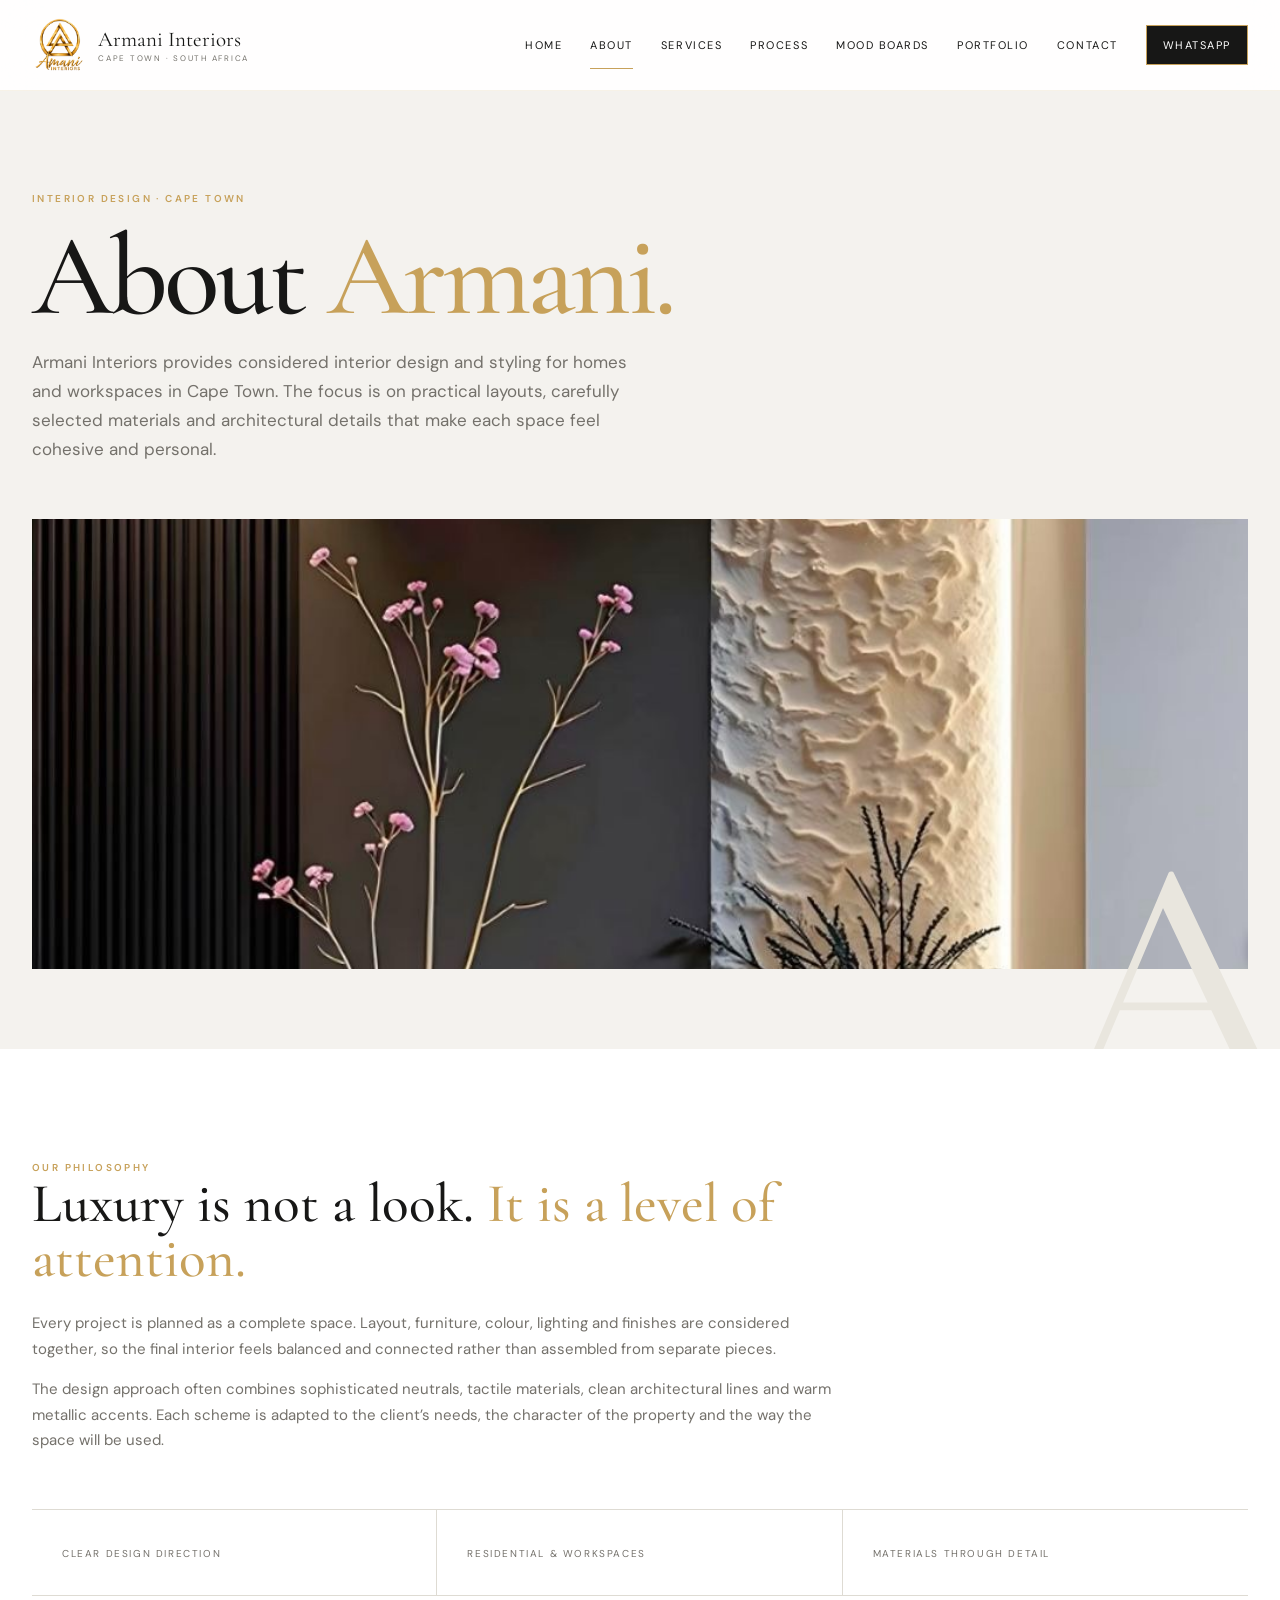
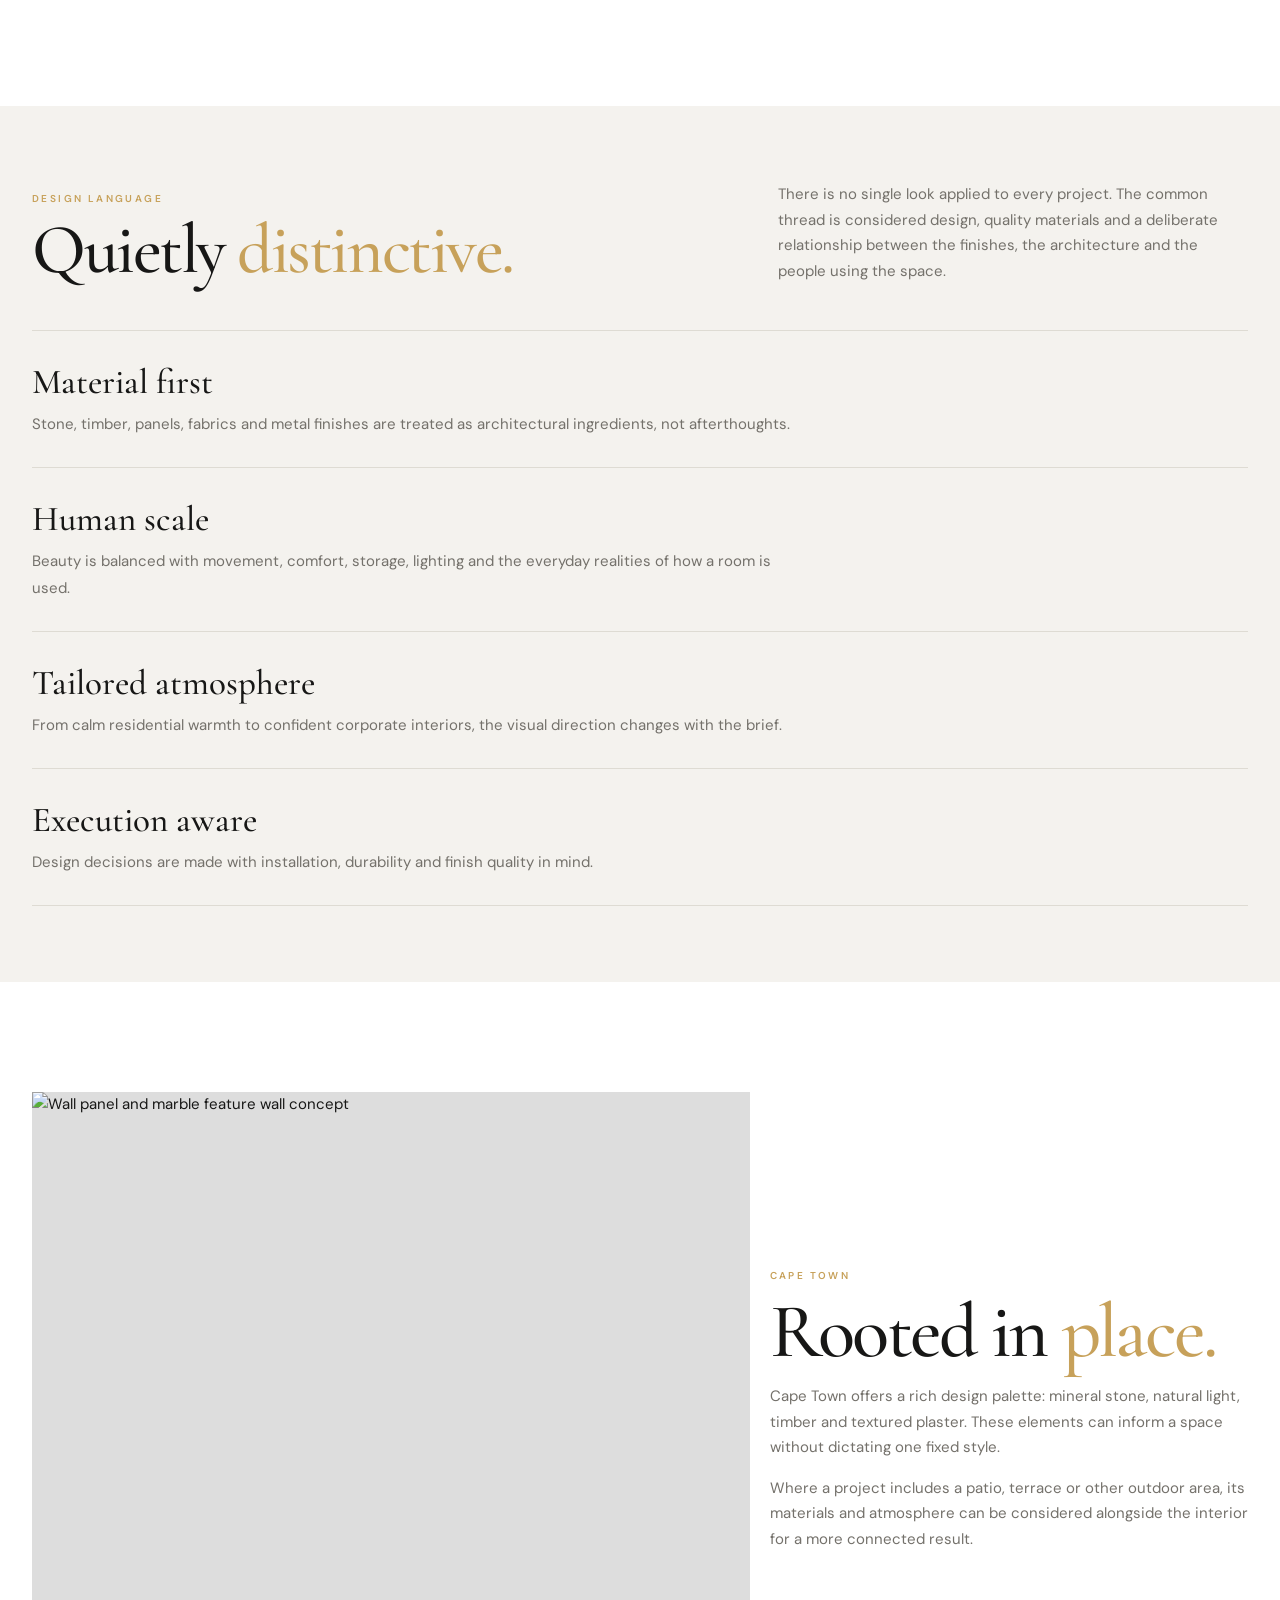
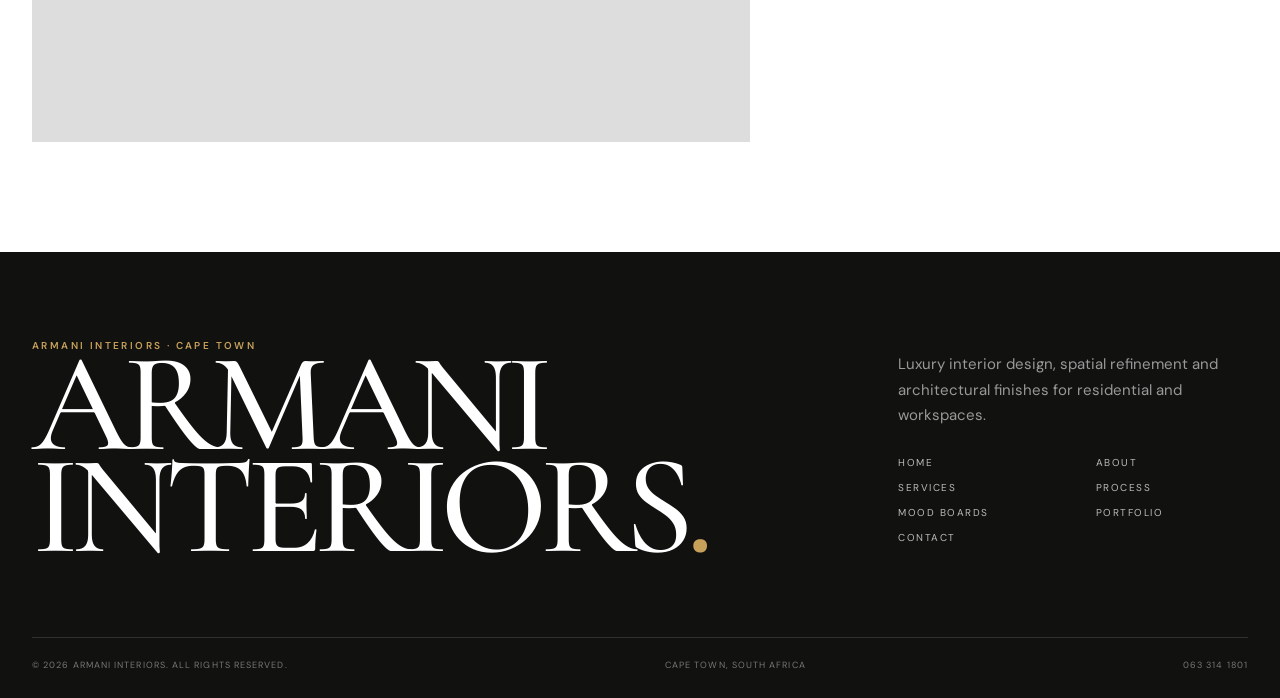
==== commit b64a6e3b: "Add files via upload" ====
--- a/about.html
+++ b/about.html
@@ -1,3 +1,3 @@
 <!doctype html><html lang="en"><head><meta charset="utf-8"><meta name="viewport" content="width=device-width,initial-scale=1"><meta name="theme-color" content="#171716">
 <link rel="stylesheet" href="styles.css"><link rel="icon" href="assets/file_00000000468882109722c236b405d315.png">
-<title>About | Armani Interiors</title><meta name="description" content="Discover Armani Interiors, a Cape Town interior-design studio focused on refined spaces, materials and architectural detail."></head><body><header class="site-header"><div class="wrap nav"><a class="brand" href="index.html" aria-label="Armani Interiors home"><img src="assets/file_00000000468882109722c236b405d315.png" alt="Armani Interiors logo"><span class="brand-text">Armani Interiors<small>Cape Town · South Africa</small></span></a><nav class="nav-links" aria-label="Primary navigation"><a class="" href="index.html">Home</a><a class="active" href="about.html">About</a><a class="" href="services.html">Services</a><a class="" href="process.html">Process</a><a class="" href="mood-boards.html">Mood Boards</a><a class="" href="portfolio.html">Portfolio</a><a class="" href="contact.html">Contact</a><a class="nav-cta" data-whatsapp target="_blank" rel="noopener">WhatsApp</a></nav><button class="menu-btn" aria-label="Open menu" aria-expanded="false"><span></span><span></span></button></div><nav class="mobile-menu" aria-label="Mobile navigation"><a href="index.html">Home</a><a href="about.html">About</a><a href="services.html">Services</a><a href="process.html">Process</a><a href="mood-boards.html">Mood Boards</a><a href="portfolio.html">Portfolio</a><a href="contact.html">Contact</a><a data-whatsapp target="_blank" rel="noopener">WhatsApp</a></nav></header><main><section class="page-hero"><div class="wrap"><div class="eyebrow">The Studio · Cape Town</div><h1 class="display">About <span class="gold">Armani.</span></h1><p>Armani Interiors is a Cape Town interior-design studio focused on refined spaces, architectural finishes and considered visual direction.</p><div class="page-hero-image reveal"><img src="assets/IMG-20261007-WA0009.jpg" alt="Architectural interior detail with sculptural wall treatment" fetchpriority="high"></div></div><div class="ghost">A</div></section><section class="section"><div class="wrap"><div class="rich-copy reveal"><div class="eyebrow">Our Philosophy</div><h2>Luxury is not a look. <span class="gold">It is a level of attention.</span></h2><p>Armani Interiors approaches each environment as a complete composition. Architecture, furniture, colour, lighting and surface treatments are considered together so that the room feels coherent rather than decorated in pieces.</p><p>Our visual language leans toward sophisticated neutrals, tactile materials, strong architectural lines and warm metallic accents. The result is contemporary, personal and built around the character of each space.</p></div><div class="stats"><div class="stat reveal"><span>Clear design direction</span></div><div class="stat reveal delay-1"><span>Residential & workspaces</span></div><div class="stat reveal delay-2"><span>Materials through detail</span></div></div></div></section><section class="section-sm" style="background:var(--soft)"><div class="wrap"><div class="section-head reveal"><div><div class="eyebrow">Design Language</div><h2 class="display">Quietly <span class="gold">distinctive.</span></h2></div><p>Armani is not tied to a single aesthetic. The common thread is restraint, quality and a deliberate relationship between materials and space.</p></div><div class="detail-list"><div class="detail-row reveal"><div><h3>Material first</h3><p>Stone, timber, panels, fabrics and metal finishes are treated as architectural ingredients, not afterthoughts.</p></div></div><div class="detail-row reveal delay-1"><div><h3>Human scale</h3><p>Beauty is balanced with movement, comfort, storage, lighting and the everyday realities of how a room is used.</p></div></div><div class="detail-row reveal delay-2"><div><h3>Tailored atmosphere</h3><p>From calm residential warmth to confident corporate interiors, the visual direction changes with the brief.</p></div></div><div class="detail-row reveal delay-3"><div><h3>Execution aware</h3><p>Design decisions are made with installation, durability and finish quality in mind.</p></div></div></div></div></section><section class="section"><div class="wrap editorial"><div><div class="image-frame large reveal"><img src="https://images.unsplash.com/photo-1782718979452-13ae46c6f59d?auto=format&fit=crop&fm=jpg&ixlib=rb-4.1.0&q=88&w=2400" alt="Wall panel and marble feature wall concept" loading="lazy"></div></div><div class="reveal delay-1" style="align-self:center"><div class="eyebrow">Cape Town</div><h2 class="display" style="font-size:clamp(50px,6vw,86px);margin:12px 0">Rooted in <span class="gold">place.</span></h2><p style="color:var(--gray)">Cape Town gives the studio a rich palette to work with: mineral stone, coastal light, timber, textured plaster and a relaxed relationship between inside and outside.</p><p style="color:var(--gray)">Outdoor living, terraces, ocean-facing spaces and architectural exteriors can be treated as part of the same design story.</p></div></div></section></main><footer class="footer"><div class="wrap"><div class="footer-top"><div><div class="eyebrow">Armani Interiors · Cape Town</div><h2>ARMANI INTERIORS<span>.</span></h2></div><div class="footer-copy"><p>Luxury interior design, spatial refinement and architectural finishes for residential and workspaces.</p><div class="footer-links"><a href="index.html">Home</a><a href="about.html">About</a><a href="services.html">Services</a><a href="process.html">Process</a><a href="mood-boards.html">Mood Boards</a><a href="portfolio.html">Portfolio</a><a href="contact.html">Contact</a></div></div></div><div class="footer-bottom"><span>© 2026 Armani Interiors. All rights reserved.</span><span>Cape Town, South Africa</span><span>063 314 1801</span></div></div></footer><script src="script.js"></script></body></html>+<title>About | Armani Interiors</title><meta name="description" content="Discover Armani Interiors, a Cape Town interior design business creating considered residential and workspace interiors, material palettes and architectural finishes."></head><body><header class="site-header"><div class="wrap nav"><a class="brand" href="index.html" aria-label="Armani Interiors home"><img src="assets/file_00000000468882109722c236b405d315.png" alt="Armani Interiors logo"><span class="brand-text">Armani Interiors<small>Cape Town · South Africa</small></span></a><nav class="nav-links" aria-label="Primary navigation"><a class="" href="index.html">Home</a><a class="active" href="about.html">About</a><a class="" href="services.html">Services</a><a class="" href="process.html">Process</a><a class="" href="mood-boards.html">Mood Boards</a><a class="" href="portfolio.html">Portfolio</a><a class="" href="contact.html">Contact</a><a class="nav-cta" data-whatsapp target="_blank" rel="noopener">WhatsApp</a></nav><button class="menu-btn" aria-label="Open menu" aria-expanded="false"><span></span><span></span></button></div><nav class="mobile-menu" aria-label="Mobile navigation"><a href="index.html">Home</a><a href="about.html">About</a><a href="services.html">Services</a><a href="process.html">Process</a><a href="mood-boards.html">Mood Boards</a><a href="portfolio.html">Portfolio</a><a href="contact.html">Contact</a><a data-whatsapp target="_blank" rel="noopener">WhatsApp</a></nav></header><main><section class="page-hero"><div class="wrap"><div class="eyebrow">Interior Design · Cape Town</div><h1 class="display">About <span class="gold">Armani.</span></h1><p>Armani Interiors provides considered interior design and styling for homes and workspaces in Cape Town. The focus is on practical layouts, carefully selected materials and architectural details that make each space feel cohesive and personal.</p><div class="page-hero-image reveal"><img src="assets/IMG-20261007-WA0009.jpg" alt="Architectural interior detail with sculptural wall treatment" fetchpriority="high"></div></div><div class="ghost">A</div></section><section class="section"><div class="wrap"><div class="rich-copy reveal"><div class="eyebrow">Our Philosophy</div><h2>Luxury is not a look. <span class="gold">It is a level of attention.</span></h2><p>Every project is planned as a complete space. Layout, furniture, colour, lighting and finishes are considered together, so the final interior feels balanced and connected rather than assembled from separate pieces.</p><p>The design approach often combines sophisticated neutrals, tactile materials, clean architectural lines and warm metallic accents. Each scheme is adapted to the client’s needs, the character of the property and the way the space will be used.</p></div><div class="stats"><div class="stat reveal"><span>Clear design direction</span></div><div class="stat reveal delay-1"><span>Residential & workspaces</span></div><div class="stat reveal delay-2"><span>Materials through detail</span></div></div></div></section><section class="section-sm" style="background:var(--soft)"><div class="wrap"><div class="section-head reveal"><div><div class="eyebrow">Design Language</div><h2 class="display">Quietly <span class="gold">distinctive.</span></h2></div><p>There is no single look applied to every project. The common thread is considered design, quality materials and a deliberate relationship between the finishes, the architecture and the people using the space.</p></div><div class="detail-list"><div class="detail-row reveal"><div><h3>Material first</h3><p>Stone, timber, panels, fabrics and metal finishes are treated as architectural ingredients, not afterthoughts.</p></div></div><div class="detail-row reveal delay-1"><div><h3>Human scale</h3><p>Beauty is balanced with movement, comfort, storage, lighting and the everyday realities of how a room is used.</p></div></div><div class="detail-row reveal delay-2"><div><h3>Tailored atmosphere</h3><p>From calm residential warmth to confident corporate interiors, the visual direction changes with the brief.</p></div></div><div class="detail-row reveal delay-3"><div><h3>Execution aware</h3><p>Design decisions are made with installation, durability and finish quality in mind.</p></div></div></div></div></section><section class="section"><div class="wrap editorial"><div><div class="image-frame large reveal"><img src="https://images.unsplash.com/photo-1782718979452-13ae46c6f59d?auto=format&fit=crop&fm=jpg&ixlib=rb-4.1.0&q=88&w=2400" alt="Wall panel and marble feature wall concept" loading="lazy"></div></div><div class="reveal delay-1" style="align-self:center"><div class="eyebrow">Cape Town</div><h2 class="display" style="font-size:clamp(50px,6vw,86px);margin:12px 0">Rooted in <span class="gold">place.</span></h2><p style="color:var(--gray)">Cape Town offers a rich design palette: mineral stone, natural light, timber and textured plaster. These elements can inform a space without dictating one fixed style.</p><p style="color:var(--gray)">Where a project includes a patio, terrace or other outdoor area, its materials and atmosphere can be considered alongside the interior for a more connected result.</p></div></div></section></main><footer class="footer"><div class="wrap"><div class="footer-top"><div><div class="eyebrow">Armani Interiors · Cape Town</div><h2>ARMANI INTERIORS<span>.</span></h2></div><div class="footer-copy"><p>Luxury interior design, spatial refinement and architectural finishes for residential and workspaces.</p><div class="footer-links"><a href="index.html">Home</a><a href="about.html">About</a><a href="services.html">Services</a><a href="process.html">Process</a><a href="mood-boards.html">Mood Boards</a><a href="portfolio.html">Portfolio</a><a href="contact.html">Contact</a></div></div></div><div class="footer-bottom"><span>© 2026 Armani Interiors. All rights reserved.</span><span>Cape Town, South Africa</span><span>063 314 1801</span></div></div></footer><script src="script.js"></script></body></html>
--- a/styles.css
+++ b/styles.css
@@ -331,3 +331,64 @@
 .fee-price span{font-size:13px;text-transform:uppercase;letter-spacing:.12em}.fee-price strong{font-size:clamp(38px,5vw,56px);font-weight:500;line-height:1.1}.fee-price .btn{align-self:flex-start}.closing-panel{display:flex;justify-content:space-between;align-items:center;gap:24px;padding:30px 0}.closing-panel p{max-width:600px}
 @media(max-width:800px){.process-grid{grid-template-columns:repeat(2,minmax(0,1fr))}.fee-panel{grid-template-columns:1fr;gap:18px}.fee-price{border-left:0;border-top:1px solid rgba(0,0,0,.16);padding:22px 0 0}.closing-panel{align-items:flex-start;flex-direction:column}}
 @media(max-width:520px){.process-grid{grid-template-columns:minmax(0,1fr);gap:12px}.process-step{padding:22px}.step-number{margin-bottom:12px}.fee-panel{padding:22px}.fee-price .btn{width:100%;justify-content:center}.closing-panel{padding:12px 0}}
+
+/* Services page: detailed service lists, matching the existing editorial system */
+.service-detail-grid{grid-template-columns:repeat(2,minmax(0,1fr));gap:1px}
+.service-detail-card{min-height:0;padding:34px;justify-content:space-between}
+.service-detail-card h3{font-size:clamp(30px,3vw,39px);line-height:1.15;margin:24px 0 22px;max-width:520px}
+.service-includes{list-style:none;margin:0;padding:0;border-top:1px solid var(--line)}
+.service-includes li{position:relative;padding:10px 0 10px 19px;border-bottom:1px solid var(--line);font-size:14px;line-height:1.5;color:var(--gray)}
+.service-includes li:before{content:'—';position:absolute;left:0;color:var(--gold)}
+.service-card-link{display:flex;align-items:center;justify-content:space-between;gap:18px;margin-top:25px;padding-top:16px;border-top:1px solid var(--line);font-size:11px;letter-spacing:.15em;text-transform:uppercase}
+.service-card-link .arrow{font-size:19px}
+@media(max-width:900px){.service-detail-grid{grid-template-columns:1fr}}
+
+
+/* Refinement: About page design-language copy must read as full-width editorial rows
+   on desktop and mobile. This overrides legacy grid rules without changing the site theme. */
+.detail-list {
+  display: grid;
+  grid-template-columns: minmax(0, 1fr);
+  width: 100%;
+  max-width: 100%;
+  min-width: 0;
+}
+.detail-list .detail-row {
+  display: block;
+  width: 100%;
+  max-width: 100%;
+  min-width: 0;
+  padding: clamp(20px, 2.5vw, 30px) 0;
+}
+.detail-list .detail-row > div {
+  width: 100%;
+  max-width: 100%;
+  min-width: 0;
+}
+.detail-list .detail-row h3 {
+  max-width: 100%;
+  font-size: clamp(27px, 3vw, 35px);
+  line-height: 1.2;
+  margin: 0 0 8px;
+  overflow-wrap: normal;
+  word-break: normal;
+}
+.detail-list .detail-row p {
+  width: 100%;
+  max-width: 760px;
+  font-size: 15px;
+  line-height: 1.75;
+  margin: 0;
+  overflow-wrap: break-word;
+  word-break: normal;
+}
+@media (max-width: 760px) {
+  .detail-list { grid-template-columns: minmax(0, 1fr); }
+  .detail-list .detail-row { padding: 20px 0; }
+  .detail-list .detail-row h3 { font-size: clamp(25px, 6vw, 31px); }
+  .detail-list .detail-row p { font-size: 15px; line-height: 1.7; }
+}
+@media (max-width: 420px) {
+  .detail-list .detail-row h3 { font-size: 25px; }
+  .detail-list .detail-row p { font-size: 14px; line-height: 1.7; }
+}
